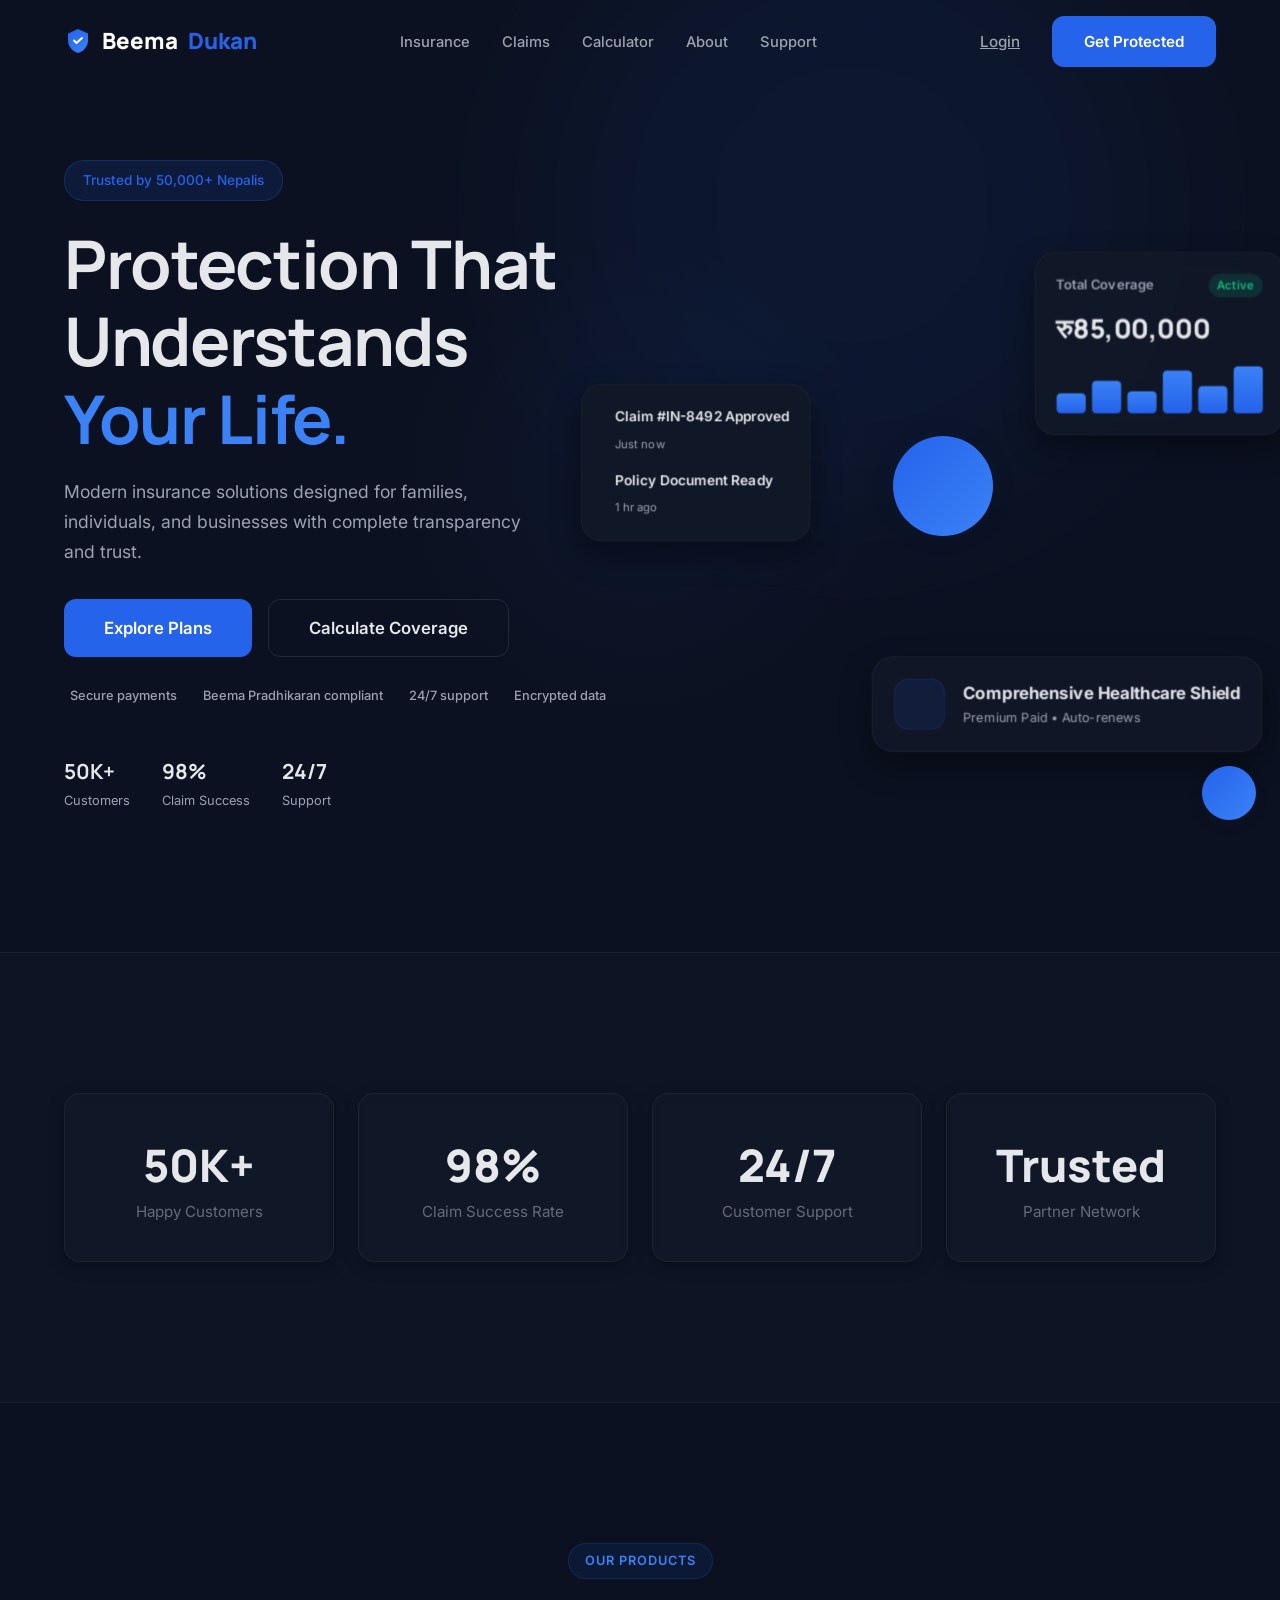
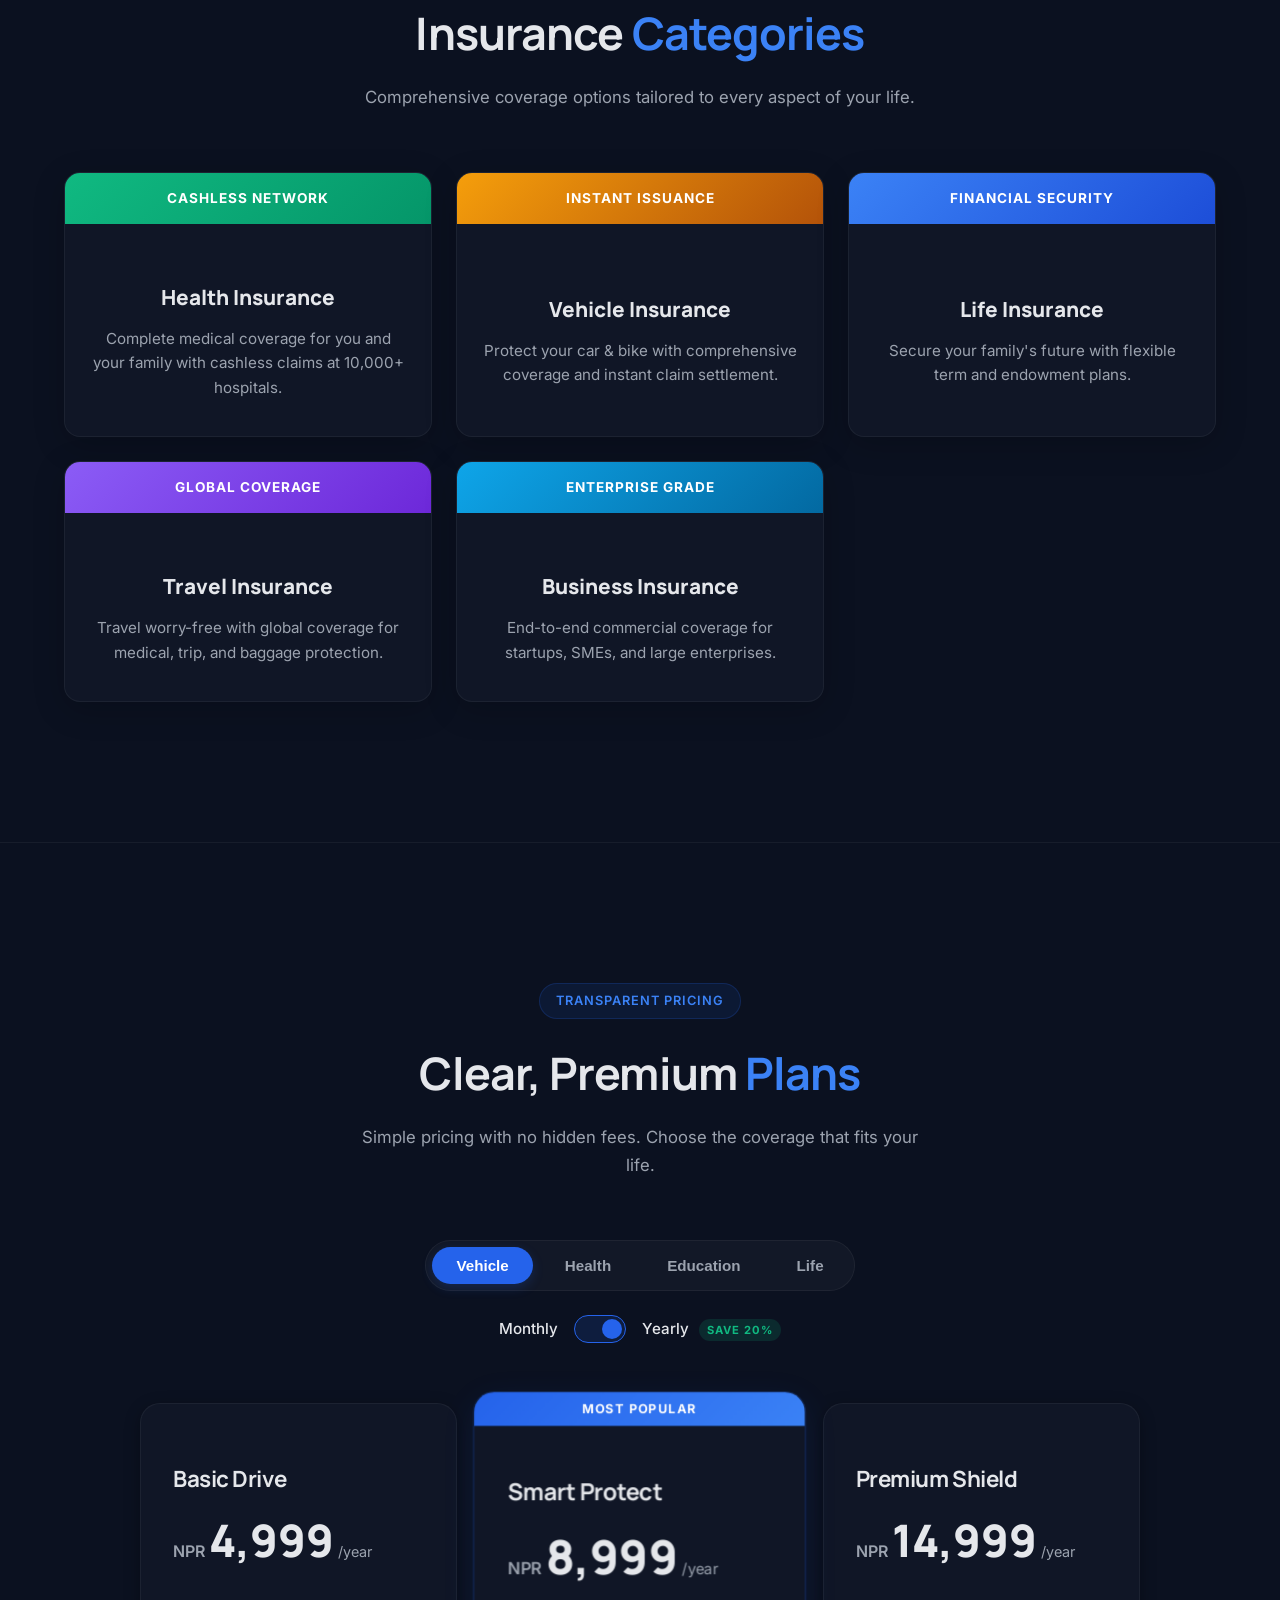
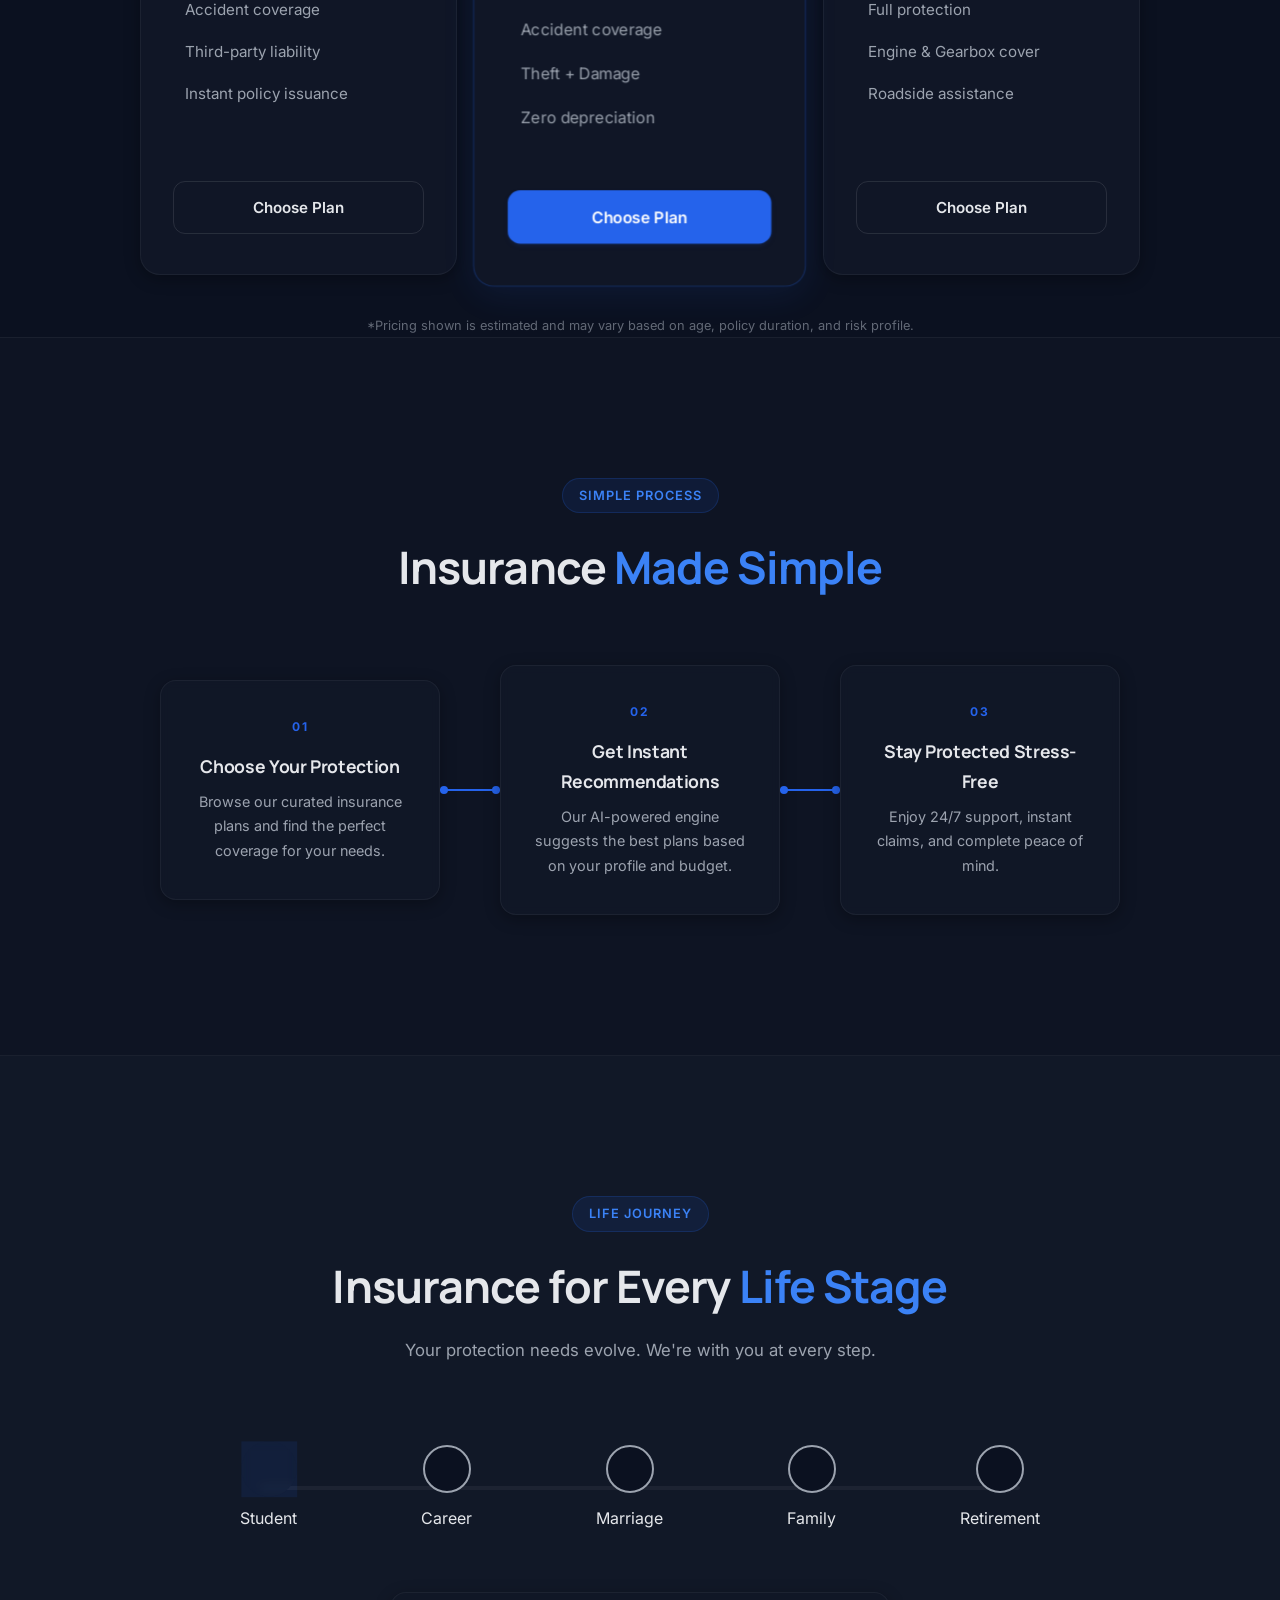
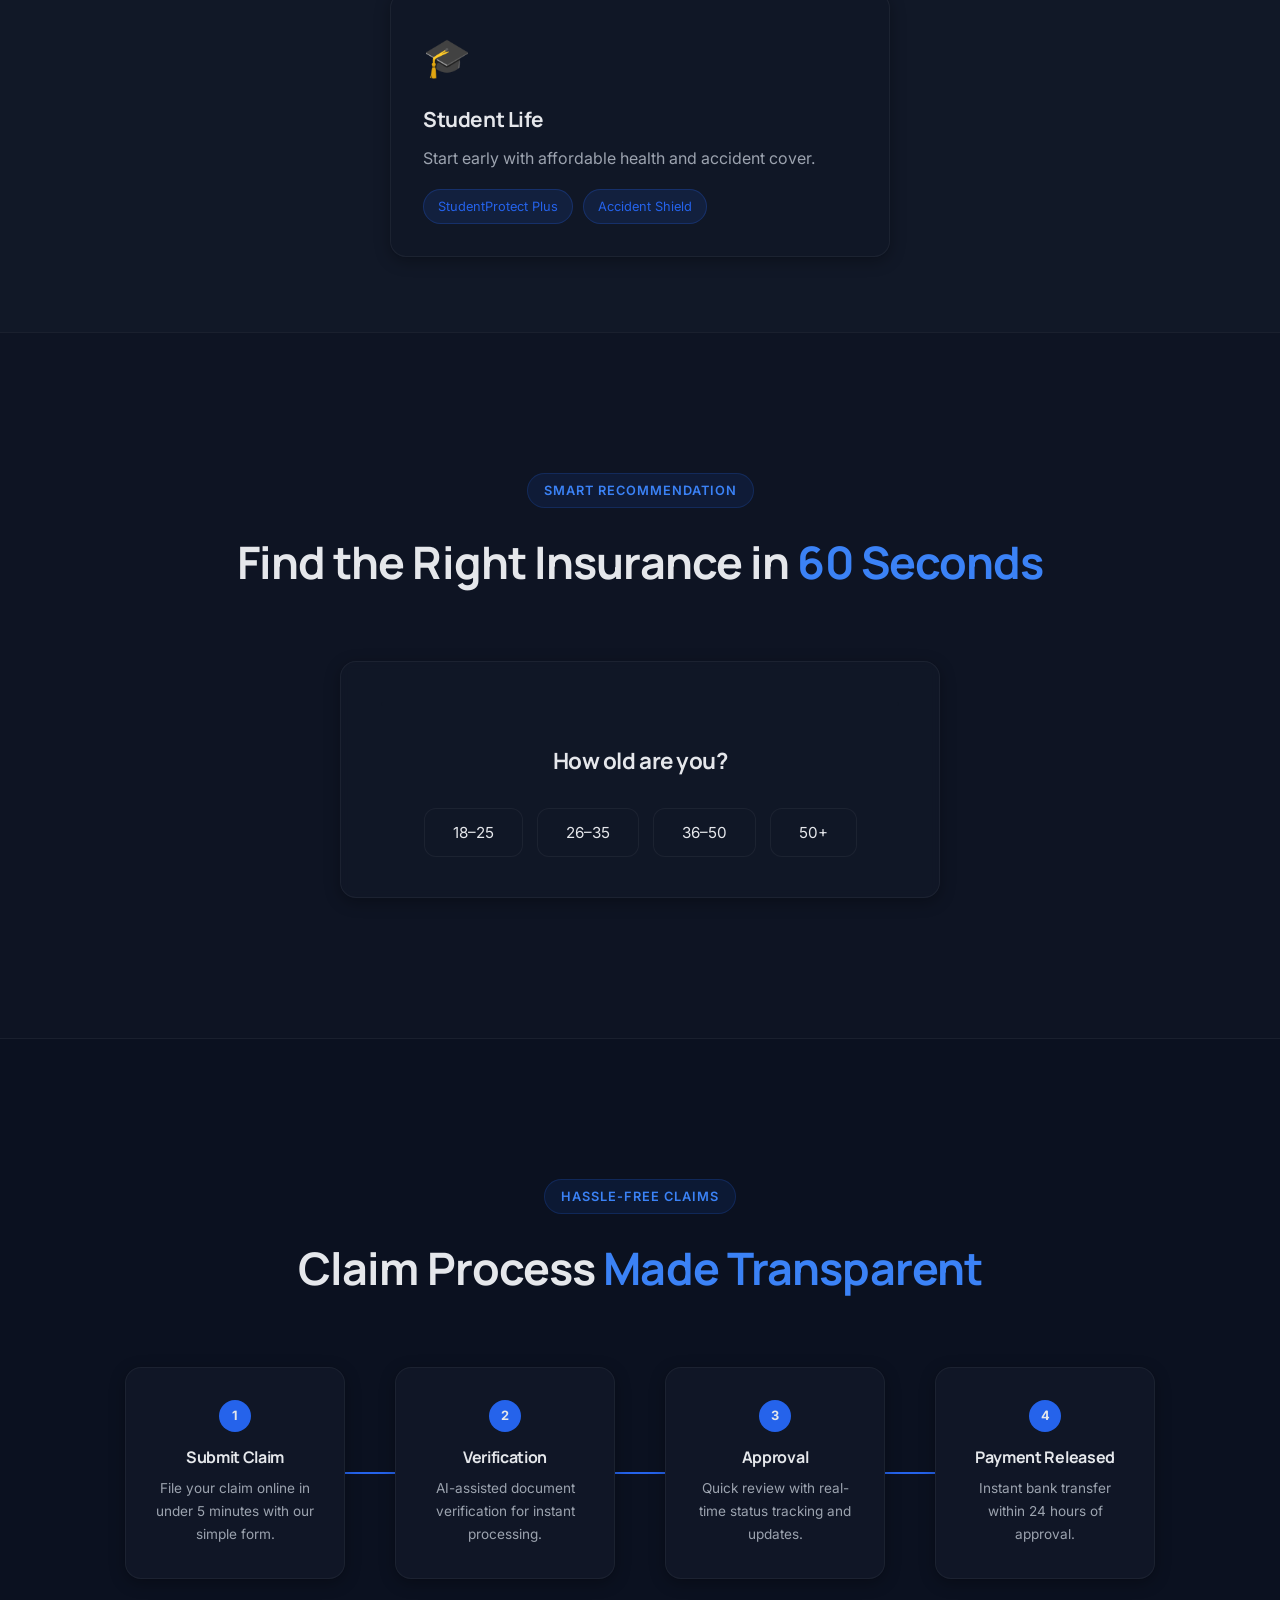
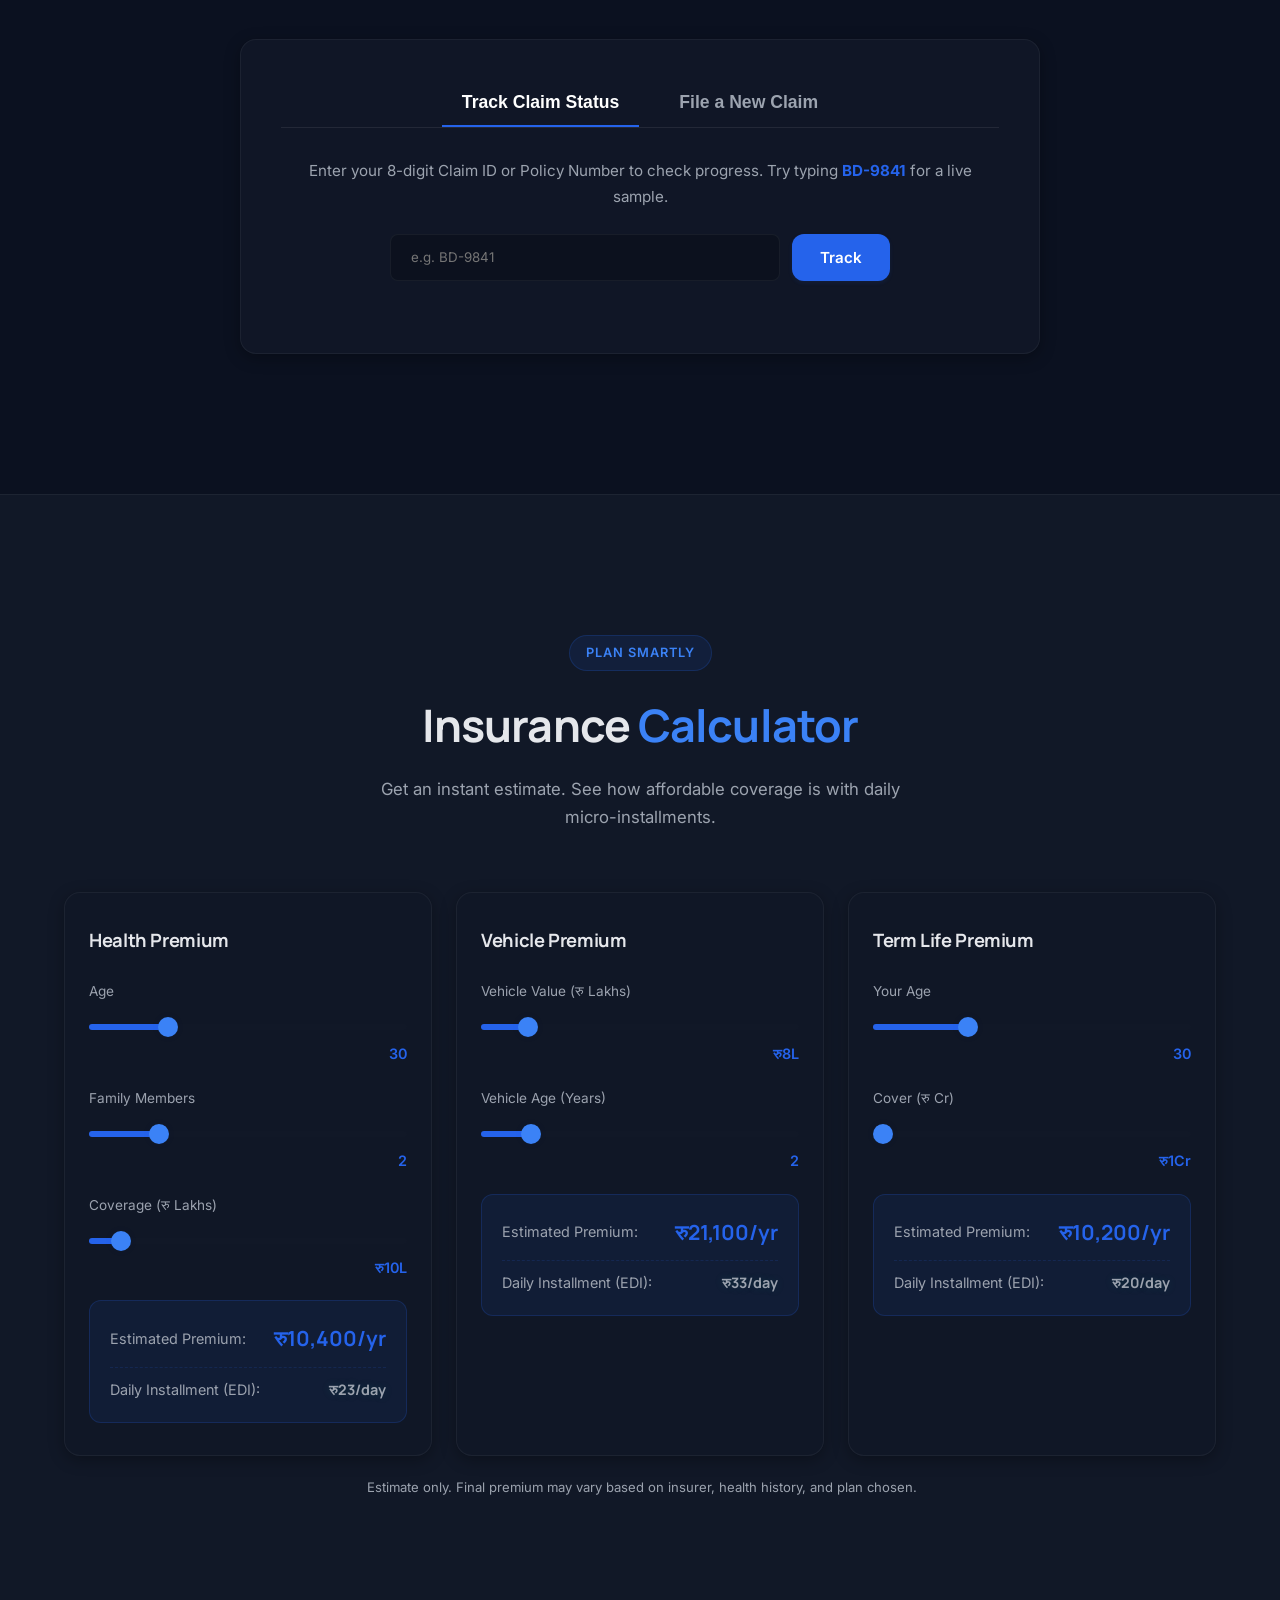
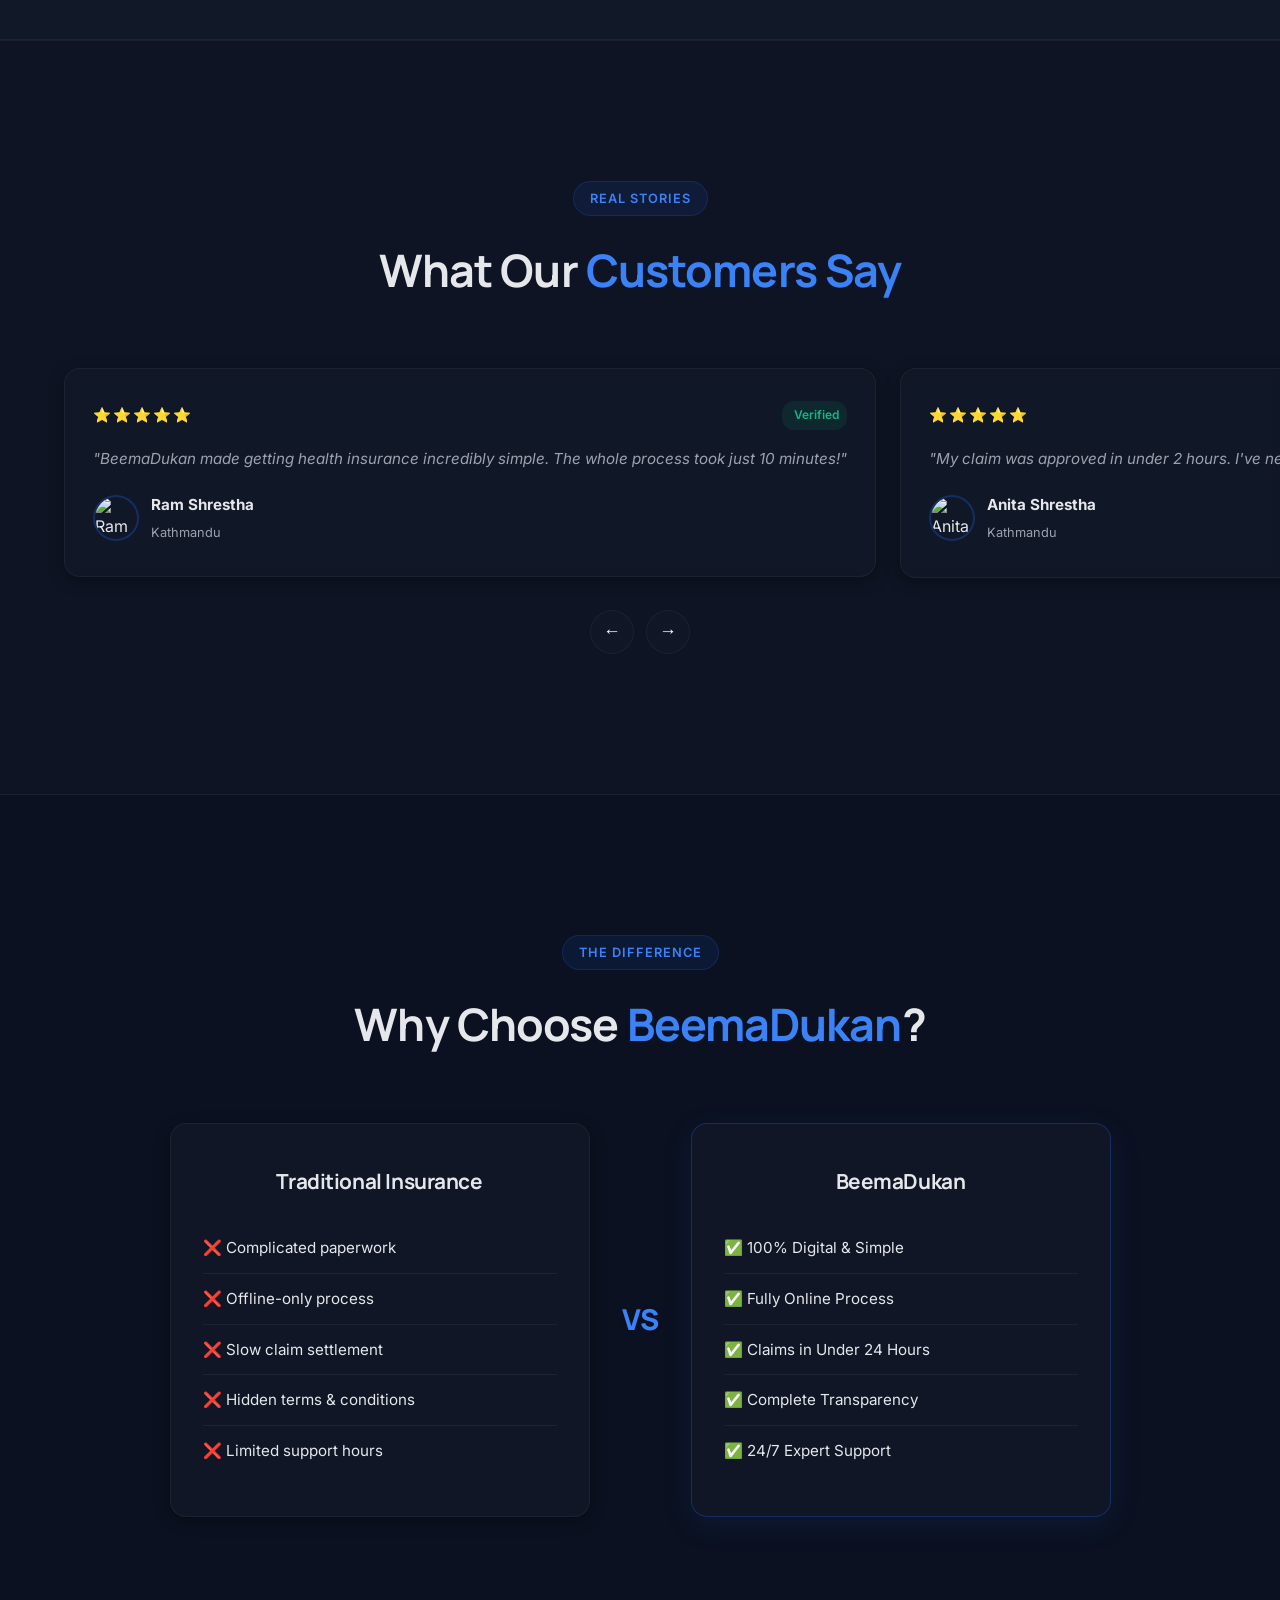
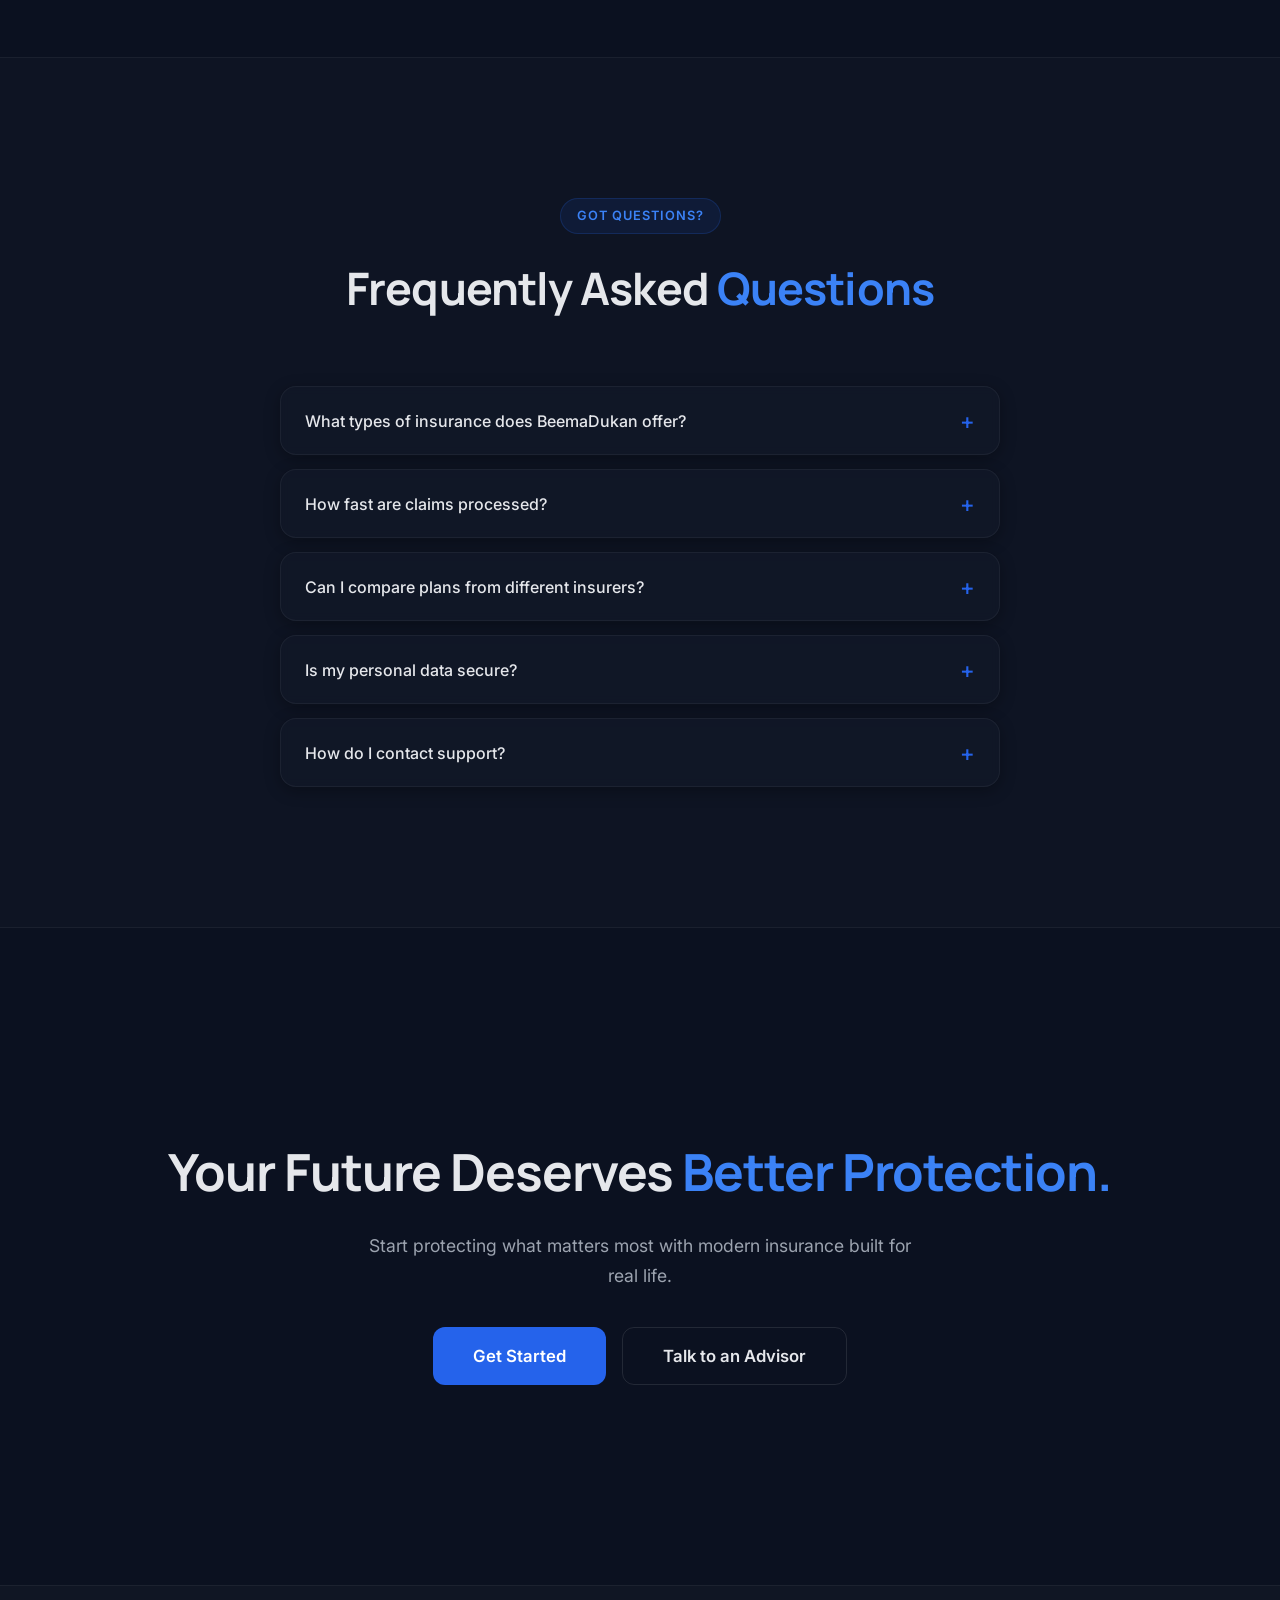
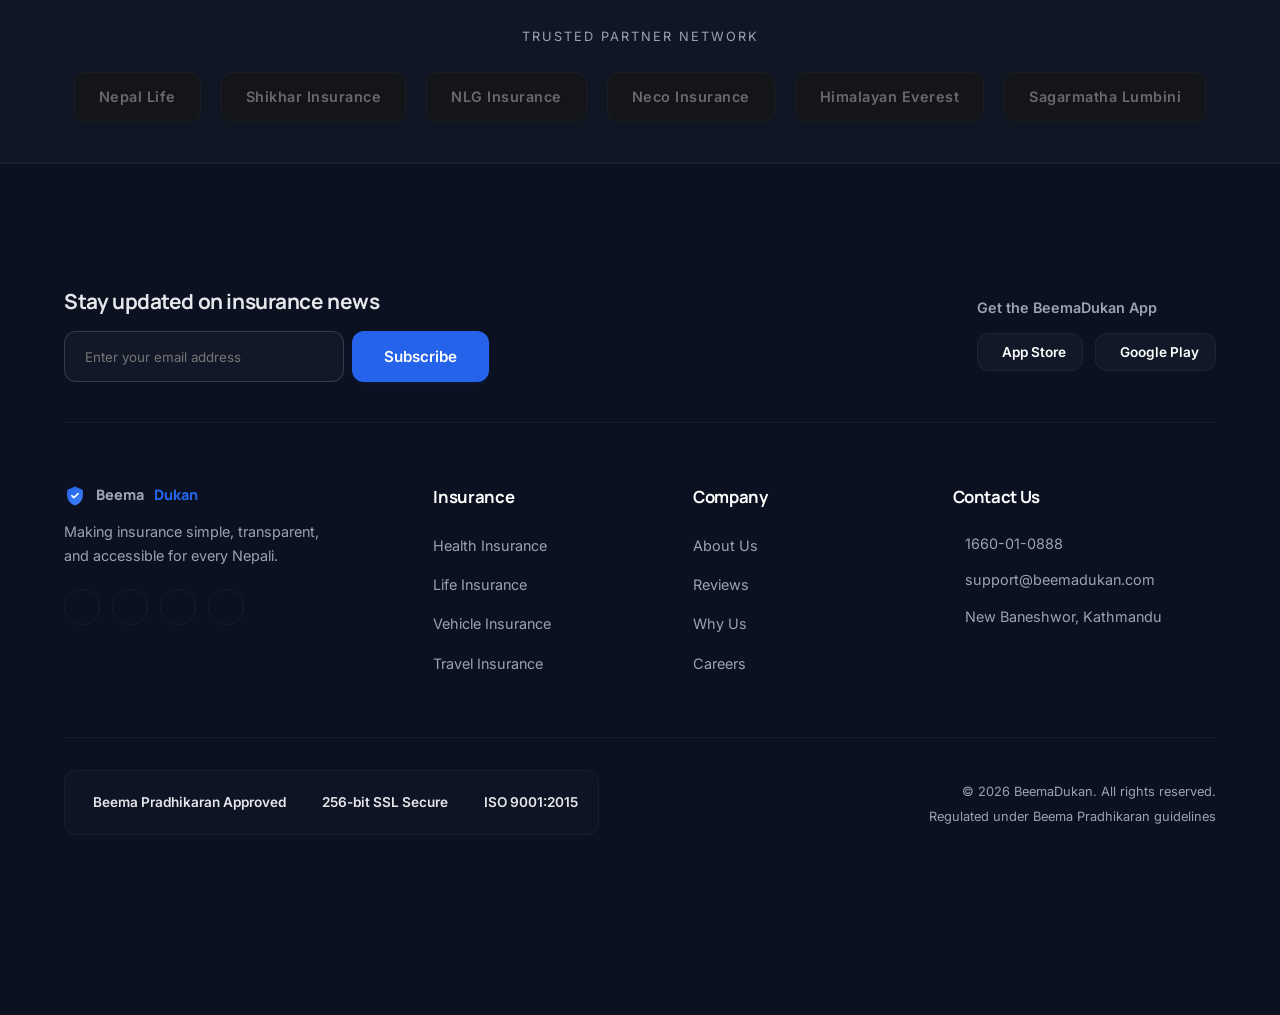
==== index.html @ ef069e5e "BeemaDukan - Complete Insurance Platform for Nepal" ====
<!DOCTYPE html>
<html lang="en">
<head>
  <meta charset="UTF-8">
  <meta name="viewport" content="width=device-width, initial-scale=1.0">
  <title>BeemaDukan — Modern Insurance, Simplified</title>
  <meta name="description" content="Smart, transparent, and modern insurance solutions designed for families, businesses, and individuals. Protection that understands your life.">
  <link rel="preconnect" href="https://fonts.googleapis.com">
  <link rel="preconnect" href="https://fonts.gstatic.com" crossorigin>
  <link href="https://fonts.googleapis.com/css2?family=Inter:wght@300;400;500;600;700&family=Manrope:wght@400;500;600;700;800&display=swap" rel="stylesheet">
  <script src="https://unpkg.com/@phosphor-icons/web"></script>
  <link rel="stylesheet" href="style.css">
</head>
<body>
  <!-- PAGE LOADER -->
  <div id="page-loader">
    <div class="loader-logo">
      <svg width="40" height="40" viewBox="0 0 28 28" fill="none"><path d="M14 2L4 6.5V13.5C4 19.2 8.4 24.6 14 26C19.6 24.6 24 19.2 24 13.5V6.5L14 2Z" fill="#2563EB"/><path d="M10 13.5L12.5 16L18 11" stroke="white" stroke-width="2" stroke-linecap="round" stroke-linejoin="round"/></svg>
    </div>
  </div>

  <!-- TOAST CONTAINER -->
  <div id="toast-container"></div>

  <!-- S1: NAVBAR -->
  <nav class="navbar" id="navbar">
    <div class="nav-container">
      <a href="#hero" class="logo">
        <svg width="28" height="28" viewBox="0 0 28 28" fill="none" xmlns="http://www.w3.org/2000/svg" class="logo-svg">
          <path d="M14 2L4 6.5V13.5C4 19.2 8.4 24.6 14 26C19.6 24.6 24 19.2 24 13.5V6.5L14 2Z" fill="url(#shieldGrad)"/>
          <path d="M10 13.5L12.5 16L18 11" stroke="white" stroke-width="2" stroke-linecap="round" stroke-linejoin="round"/>
          <defs><linearGradient id="shieldGrad" x1="4" y1="2" x2="24" y2="26" gradientUnits="userSpaceOnUse"><stop stop-color="#2563EB"/><stop offset="1" stop-color="#3B82F6"/></linearGradient></defs>
        </svg>
        Beema<span class="logo-accent">Dukan</span>
      </a>
      <ul class="nav-links" id="navLinks">
        <li><a href="#categories">Insurance</a></li>
        <li><a href="#claims">Claims</a></li>
        <li><a href="#calculator">Calculator</a></li>
        <li><a href="about.html">About</a></li>
        <li><a href="contact.html">Support</a></li>
      </ul>
      <div class="nav-actions">
        <a href="login.html" class="btn-ghost">Login</a>
        <button class="btn-primary btn-glow" id="getProtectedBtn">Get Protected</button>
      </div>
      <button class="hamburger" id="hamburger"><span></span><span></span><span></span></button>
    </div>
  </nav>

  <!-- S2: HERO -->
  <section class="hero" id="hero">
    <div class="hero-bg-effects">
      <div class="gradient-orb orb-1"></div>
    </div>
    <div class="hero-container">
      <div class="hero-content">
        <div class="hero-badge"><i class="ph-fill ph-shield-check"></i> Trusted by 50,000+ Nepalis</div>
        <h1 class="hero-title">Protection That Understands <span class="gradient-text">Your Life.</span></h1>
        <p class="hero-sub">Modern insurance solutions designed for families, individuals, and businesses with complete transparency and trust.</p>
        <div class="hero-ctas">
          <button class="btn-primary btn-glow btn-lg" id="heroExplorePlans">Explore Plans</button>
          <button class="btn-outline btn-lg" id="heroCalcBtn">Calculate Coverage</button>
        </div>
        <div class="hero-secure-strip">
          <span><i class="ph-fill ph-lock-key"></i> Secure payments</span>
          <span><i class="ph-fill ph-shield-check"></i> Beema Pradhikaran compliant</span>
          <span><i class="ph-fill ph-headset"></i> 24/7 support</span>
          <span><i class="ph-fill ph-file-text"></i> Encrypted data</span>
        </div>
        <div class="trust-row">
          <div class="trust-item"><strong>50K+</strong><span>Customers</span></div>
          <div class="trust-item"><strong>98%</strong><span>Claim Success</span></div>
          <div class="trust-item"><strong>24/7</strong><span>Support</span></div>
        </div>
      </div>
      <div class="hero-visual">
        <div class="central-shield">
          <div class="shield-core"><i class="ph-fill ph-shield-check"></i></div>
        </div>
        
        <div class="float-widget w-coverage glass-card">
          <div class="w-header">
            <span><i class="ph-fill ph-chart-pie-slice text-blue"></i> Total Coverage</span>
            <span class="w-status">Active</span>
          </div>
          <div class="w-value">रु85,00,000</div>
          <div class="w-chart">
            <div class="bar" style="--h: 40%"></div>
            <div class="bar" style="--h: 65%"></div>
            <div class="bar" style="--h: 45%"></div>
            <div class="bar" style="--h: 85%"></div>
            <div class="bar" style="--h: 55%"></div>
            <div class="bar" style="--h: 95%"></div>
          </div>
        </div>

        <div class="float-widget w-policy glass-card">
          <div class="w-icon-box"><i class="ph-fill ph-heartbeat"></i></div>
          <div class="w-info">
            <div class="w-label">Comprehensive Healthcare Shield</div>
            <div class="w-sub">Premium Paid • Auto-renews</div>
          </div>
        </div>

        <div class="float-widget w-activity glass-card">
          <div class="activity-row">
            <i class="ph-fill ph-check-circle text-green"></i>
            <div><p>Claim #IN-8492 Approved</p><span>Just now</span></div>
          </div>
          <div class="activity-row">
            <i class="ph-fill ph-file-text text-blue"></i>
            <div><p>Policy Document Ready</p><span>1 hr ago</span></div>
          </div>
        </div>
      </div>
      <!-- Mobile/Tablet Hero Visual -->
      <div class="hero-visual-mobile">
        <div class="hvm-grid">
          <div class="hvm-card hvm-wide glass-card">
            <div class="hvm-shield"><i class="ph-fill ph-shield-check"></i></div>
            <div><div class="hvm-label">Active Policy</div><div class="hvm-value">Comprehensive Healthcare</div></div>
          </div>
          <div class="hvm-card glass-card"><div class="hvm-icon text-green"><i class="ph-fill ph-check-circle"></i></div><div class="hvm-label">Last Claim</div><div class="hvm-value">#IN-8492</div></div>
          <div class="hvm-card glass-card"><div class="hvm-icon text-blue"><i class="ph-fill ph-chart-pie-slice"></i></div><div class="hvm-label">Coverage</div><div class="hvm-value">रु85,00,000</div></div>
        </div>
      </div>
    </div>
  </section>

  <!-- S3: TRUSTED STATS -->
  <section class="stats-section" id="stats">
    <div class="container">
      <div class="stats-grid">
        <div class="stat-card glass-card" data-anim="fade-up"><i class="ph-fill ph-users stat-fa"></i><div class="stat-number" data-count="50000">0</div><div class="stat-label">Happy Customers</div></div>
        <div class="stat-card glass-card" data-anim="fade-up"><i class="ph-fill ph-check-circle stat-fa"></i><div class="stat-number" data-count="98" data-suffix="%">0</div><div class="stat-label">Claim Success Rate</div></div>
        <div class="stat-card glass-card" data-anim="fade-up"><i class="ph-fill ph-headset stat-fa"></i><div class="stat-number-text">24/7</div><div class="stat-label">Customer Support</div></div>
        <div class="stat-card glass-card" data-anim="fade-up"><i class="ph-fill ph-handshake stat-fa"></i><div class="stat-number-text">Trusted</div><div class="stat-label">Partner Network</div></div>
      </div>
    </div>
  </section>

  <!-- S4: INSURANCE CATEGORIES -->
  <section class="categories" id="categories">
    <div class="container">
      <div class="section-header"><span class="section-tag">Our Products</span><h2>Insurance <span class="gradient-text">Categories</span></h2><p>Comprehensive coverage options tailored to every aspect of your life.</p></div>
      <div class="policy-grid" data-anim="fade-up">
        <div class="policy-card" onclick="window.location.href='health-insurance.html'" title="View Health Insurance Details">
          <div class="pc-header" style="background: linear-gradient(135deg, #10B981, #059669);">Cashless Network</div>
          <div class="pc-body">
            <div class="pc-icon" style="color: #10B981;"><i class="ph-fill ph-heartbeat"></i></div>
            <div class="pc-title">Health Insurance <i class="ph-fill ph-arrow-up-right" style="font-size:1rem; opacity:0.5;"></i></div>
            <p>Complete medical coverage for you and your family with cashless claims at 10,000+ hospitals.</p>
          </div>
        </div>
        <div class="policy-card" onclick="window.location.href='vehicle-insurance.html'" title="View Vehicle Insurance Details">
          <div class="pc-header" style="background: linear-gradient(135deg, #F59E0B, #B45309);">Instant Issuance</div>
          <div class="pc-body">
            <div class="pc-icon" style="color: #F59E0B;"><i class="ph-fill ph-car-profile"></i></div>
            <div class="pc-title">Vehicle Insurance <i class="ph-fill ph-arrow-up-right" style="font-size:1rem; opacity:0.5;"></i></div>
            <p>Protect your car & bike with comprehensive coverage and instant claim settlement.</p>
          </div>
        </div>
        <div class="policy-card" onclick="window.location.href='life-insurance.html'" title="View Life Insurance Details">
          <div class="pc-header" style="background: linear-gradient(135deg, #3B82F6, #1D4ED8);">Financial Security</div>
          <div class="pc-body">
            <div class="pc-icon" style="color: #3B82F6;"><i class="ph-fill ph-shield-heart"></i></div>
            <div class="pc-title">Life Insurance <i class="ph-fill ph-arrow-up-right" style="font-size:1rem; opacity:0.5;"></i></div>
            <p>Secure your family's future with flexible term and endowment plans.</p>
          </div>
        </div>
        <div class="policy-card" onclick="window.location.href='travel-insurance.html'" title="View Travel Insurance Details">
          <div class="pc-header" style="background: linear-gradient(135deg, #8B5CF6, #6D28D9);">Global Coverage</div>
          <div class="pc-body">
            <div class="pc-icon" style="color: #8B5CF6;"><i class="ph-fill ph-airplane-tilt"></i></div>
            <div class="pc-title">Travel Insurance <i class="ph-fill ph-arrow-up-right" style="font-size:1rem; opacity:0.5;"></i></div>
            <p>Travel worry-free with global coverage for medical, trip, and baggage protection.</p>
          </div>
        </div>
        <div class="policy-card" onclick="window.location.href='business-insurance.html'" title="View Business Insurance Details">
          <div class="pc-header" style="background: linear-gradient(135deg, #0EA5E9, #0369A1);">Enterprise Grade</div>
          <div class="pc-body">
            <div class="pc-icon" style="color: #0EA5E9;"><i class="ph-fill ph-buildings"></i></div>
            <div class="pc-title">Business Insurance <i class="ph-fill ph-arrow-up-right" style="font-size:1rem; opacity:0.5;"></i></div>
            <p>End-to-end commercial coverage for startups, SMEs, and large enterprises.</p>
          </div>
        </div>
      </div>
    </div>
  </section>

  <!-- S5: INSURANCE PLANS & PRICING -->
  <section class="pricing-section" id="pricing">
    <div class="container">
      <div class="section-header" data-anim="fade-up">
        <span class="section-tag">Transparent Pricing</span>
        <h2>Clear, Premium <span class="gradient-text">Plans</span></h2>
        <p>Simple pricing with no hidden fees. Choose the coverage that fits your life.</p>
      </div>

      <div class="pricing-controls" data-anim="fade-up">
        <div class="pricing-tabs">
          <button class="ptab active" data-target="price-vehicle">Vehicle</button>
          <button class="ptab" data-target="price-health">Health</button>
          <button class="ptab" data-target="price-education">Education</button>
          <button class="ptab" data-target="price-life">Life</button>
        </div>
        <div class="billing-toggle">
          <span class="bill-label">Monthly</span>
          <label class="switch">
            <input type="checkbox" id="billingSwitch" checked>
            <span class="slider"></span>
          </label>
          <span class="bill-label">Yearly <span class="badge-save">Save 20%</span></span>
        </div>
      </div>

      <!-- VEHICLE PLANS -->
      <div class="pricing-grid active" id="price-vehicle">
        <div class="price-card glass-card">
          <div class="pc-top">
            <i class="ph-fill ph-car-profile"></i>
            <h3>Basic Drive</h3>
          </div>
          <div class="pc-price">
            <span class="currency">NPR</span>
            <span class="amount" data-monthly="499" data-yearly="4999">4,999</span>
            <span class="period">/year</span>
          </div>
          <ul class="pc-features">
            <li><i class="ph-fill ph-check-circle"></i> Accident coverage</li>
            <li><i class="ph-fill ph-check-circle"></i> Third-party liability</li>
            <li><i class="ph-fill ph-check-circle"></i> Instant policy issuance</li>
          </ul>
          <button class="btn-outline w-100">Choose Plan</button>
        </div>
        <div class="price-card glass-card popular">
          <div class="popular-badge">Most Popular</div>
          <div class="pc-top">
            <i class="ph-fill ph-shield-check"></i>
            <h3>Smart Protect</h3>
          </div>
          <div class="pc-price">
            <span class="currency">NPR</span>
            <span class="amount" data-monthly="899" data-yearly="8999">8,999</span>
            <span class="period">/year</span>
          </div>
          <ul class="pc-features">
            <li><i class="ph-fill ph-check-circle"></i> Accident coverage</li>
            <li><i class="ph-fill ph-check-circle"></i> Theft + Damage</li>
            <li><i class="ph-fill ph-check-circle"></i> Zero depreciation</li>
          </ul>
          <button class="btn-primary w-100">Choose Plan</button>
        </div>
        <div class="price-card glass-card">
          <div class="pc-top">
            <i class="ph-fill ph-star"></i>
            <h3>Premium Shield</h3>
          </div>
          <div class="pc-price">
            <span class="currency">NPR</span>
            <span class="amount" data-monthly="1499" data-yearly="14999">14,999</span>
            <span class="period">/year</span>
          </div>
          <ul class="pc-features">
            <li><i class="ph-fill ph-check-circle"></i> Full protection</li>
            <li><i class="ph-fill ph-check-circle"></i> Engine & Gearbox cover</li>
            <li><i class="ph-fill ph-check-circle"></i> Roadside assistance</li>
          </ul>
          <button class="btn-outline w-100">Choose Plan</button>
        </div>
      </div>

      <!-- HEALTH PLANS -->
      <div class="pricing-grid" id="price-health">
        <div class="price-card glass-card">
          <div class="pc-top"><i class="ph-fill ph-heartbeat"></i><h3>Health Basic</h3></div>
          <div class="pc-price"><span class="currency">NPR</span><span class="amount" data-monthly="2500" data-yearly="25000">25,000</span><span class="period">/year</span></div>
          <ul class="pc-features">
            <li><i class="ph-fill ph-check-circle"></i> Individual coverage</li>
            <li><i class="ph-fill ph-check-circle"></i> रु5L Sum Insured</li>
            <li><i class="ph-fill ph-check-circle"></i> Cashless at 500+ hospitals</li>
          </ul>
          <button class="btn-outline w-100">Choose Plan</button>
        </div>
        <div class="price-card glass-card popular">
          <div class="popular-badge">Most Popular</div>
          <div class="pc-top"><i class="ph-fill ph-users"></i><h3>Family Care</h3></div>
          <div class="pc-price"><span class="currency">NPR</span><span class="amount" data-monthly="6500" data-yearly="65000">65,000</span><span class="period">/year</span></div>
          <ul class="pc-features">
            <li><i class="ph-fill ph-check-circle"></i> Family protection (2A+2C)</li>
            <li><i class="ph-fill ph-check-circle"></i> रु15L Sum Insured</li>
            <li><i class="ph-fill ph-check-circle"></i> Free annual checkups</li>
          </ul>
          <button class="btn-primary w-100">Choose Plan</button>
        </div>
        <div class="price-card glass-card">
          <div class="pc-top"><i class="ph-fill ph-crown"></i><h3>Elite Health</h3></div>
          <div class="pc-price"><span class="currency">NPR</span><span class="amount" data-monthly="12000" data-yearly="120000">120,000</span><span class="period">/year</span></div>
          <ul class="pc-features">
            <li><i class="ph-fill ph-check-circle"></i> Premium hospital support</li>
            <li><i class="ph-fill ph-check-circle"></i> Global coverage</li>
            <li><i class="ph-fill ph-check-circle"></i> No room rent capping</li>
          </ul>
          <button class="btn-outline w-100">Choose Plan</button>
        </div>
      </div>

      <!-- EDUCATION PLANS -->
      <div class="pricing-grid" id="price-education">
        <div class="price-card glass-card">
          <div class="pc-top"><i class="ph-fill ph-graduation-cap"></i><h3>Future Scholar</h3></div>
          <div class="pc-price"><span class="currency">NPR</span><span class="amount" data-monthly="3000" data-yearly="30000">30,000</span><span class="period">/year</span></div>
          <ul class="pc-features">
            <li><i class="ph-fill ph-check-circle"></i> Child education savings</li>
            <li><i class="ph-fill ph-check-circle"></i> Guaranteed returns</li>
            <li><i class="ph-fill ph-check-circle"></i> Premium waiver on death</li>
          </ul>
          <button class="btn-outline w-100">Choose Plan</button>
        </div>
        <div class="price-card glass-card popular">
          <div class="popular-badge">Recommended</div>
          <div class="pc-top"><i class="ph-fill ph-book-open"></i><h3>Smart Education</h3></div>
          <div class="pc-price"><span class="currency">NPR</span><span class="amount" data-monthly="5500" data-yearly="55000">55,000</span><span class="period">/year</span></div>
          <ul class="pc-features">
            <li><i class="ph-fill ph-check-circle"></i> Long-term support</li>
            <li><i class="ph-fill ph-check-circle"></i> Higher education fund</li>
            <li><i class="ph-fill ph-check-circle"></i> Milestone payouts</li>
          </ul>
          <button class="btn-primary w-100">Choose Plan</button>
        </div>
        <div class="price-card glass-card" style="visibility:hidden"></div>
      </div>

      <!-- LIFE PLANS -->
      <div class="pricing-grid" id="price-life">
        <div class="price-card glass-card">
          <div class="pc-top"><i class="ph-fill ph-shield-heart"></i><h3>SecureLife</h3></div>
          <div class="pc-price"><span class="currency">NPR</span><span class="amount" data-monthly="4000" data-yearly="40000">40,000</span><span class="period">/year</span></div>
          <ul class="pc-features">
            <li><i class="ph-fill ph-check-circle"></i> Family financial support</li>
            <li><i class="ph-fill ph-check-circle"></i> रु1Cr Term Cover</li>
            <li><i class="ph-fill ph-check-circle"></i> Terminal illness benefit</li>
          </ul>
          <button class="btn-outline w-100">Choose Plan</button>
        </div>
        <div class="price-card glass-card popular">
          <div class="popular-badge">Most Popular</div>
          <div class="pc-top"><i class="ph-fill ph-heartbeat"></i><h3>LifeGuard Plus</h3></div>
          <div class="pc-price"><span class="currency">NPR</span><span class="amount" data-monthly="8000" data-yearly="80000">80,000</span><span class="period">/year</span></div>
          <ul class="pc-features">
            <li><i class="ph-fill ph-check-circle"></i> Long-term protection</li>
            <li><i class="ph-fill ph-check-circle"></i> Return of premium</li>
            <li><i class="ph-fill ph-check-circle"></i> Accidental rider included</li>
          </ul>
          <button class="btn-primary w-100">Choose Plan</button>
        </div>
        <div class="price-card glass-card" style="visibility:hidden"></div>
      </div>

      <div class="pricing-disclaimer">*Pricing shown is estimated and may vary based on age, policy duration, and risk profile.</div>
    </div>

  <!-- S5: HOW IT WORKS -->
  <section class="how-it-works" id="about">
    <div class="container">
      <div class="section-header"><span class="section-tag">Simple Process</span><h2>Insurance <span class="gradient-text">Made Simple</span></h2></div>
      <div class="steps-timeline">
        <div class="step glass-card" data-anim="fade-up"><div class="step-num">01</div><div class="step-icon"><i class="ph-fill ph-target"></i></div><h3>Choose Your Protection</h3><p>Browse our curated insurance plans and find the perfect coverage for your needs.</p></div>
        <div class="timeline-line"><div class="timeline-progress"></div></div>
        <div class="step glass-card" data-anim="fade-up"><div class="step-num">02</div><div class="step-icon"><i class="ph-fill ph-lightning"></i></div><h3>Get Instant Recommendations</h3><p>Our AI-powered engine suggests the best plans based on your profile and budget.</p></div>
        <div class="timeline-line"><div class="timeline-progress"></div></div>
        <div class="step glass-card" data-anim="fade-up"><div class="step-num">03</div><div class="step-icon"><i class="ph-fill ph-shield-check"></i></div><h3>Stay Protected Stress-Free</h3><p>Enjoy 24/7 support, instant claims, and complete peace of mind.</p></div>
      </div>
    </div>
  </section>

  <!-- S6: LIFE JOURNEY -->
  <section class="life-journey" id="journey">
    <div class="container">
      <div class="section-header"><span class="section-tag">Life Journey</span><h2>Insurance for Every <span class="gradient-text">Life Stage</span></h2><p>Your protection needs evolve. We're with you at every step.</p></div>
      <div class="journey-track">
        <div class="journey-track-bg"></div>
        <div class="journey-track-fill" id="journeyFill" style="width: 0%;"></div>
        <div class="journey-stage active" data-stage="student"><div class="stage-dot"><i class="ph-fill ph-graduation-cap"></i></div><div class="stage-label">Student</div></div>
        <div class="journey-stage" data-stage="career"><div class="stage-dot"><i class="ph-fill ph-briefcase"></i></div><div class="stage-label">Career</div></div>
        <div class="journey-stage" data-stage="marriage"><div class="stage-dot"><i class="ph-fill ph-diamond"></i></div><div class="stage-label">Marriage</div></div>
        <div class="journey-stage" data-stage="family"><div class="stage-dot"><i class="ph-fill ph-house-line"></i></div><div class="stage-label">Family</div></div>
        <div class="journey-stage" data-stage="retirement"><div class="stage-dot"><i class="ph-fill ph-umbrella"></i></div><div class="stage-label">Retirement</div></div>
      </div>
      <div class="journey-cards">
        <div class="journey-card glass-card active" data-stage="student"><div class="jc-icon">🎓</div><h3>Student Life</h3><p>Start early with affordable health and accident cover.</p><div class="jc-plans"><span>StudentProtect Plus</span><span>Accident Shield</span></div></div>
        <div class="journey-card glass-card" data-stage="career"><div class="jc-icon">💼</div><h3>Career Start</h3><p>Build financial security with term life and health insurance.</p><div class="jc-plans"><span>SecureLife Plus</span><span>Health Shield Pro</span><span>SmartDrive Protect</span></div></div>
        <div class="journey-card glass-card" data-stage="marriage"><div class="jc-icon">💍</div><h3>Marriage</h3><p>Protect your partner with joint health and life plans.</p><div class="jc-plans"><span>Family Shield Care</span><span>Joint SecureLife</span></div></div>
        <div class="journey-card glass-card" data-stage="family"><div class="jc-icon">👨‍👩‍👧‍👦</div><h3>Growing Family</h3><p>Complete coverage for your children's future and family health.</p><div class="jc-plans"><span>FutureGuard Plan</span><span>Family Shield Care</span><span>HomeSafe Protect</span></div></div>
        <div class="journey-card glass-card" data-stage="retirement"><div class="jc-icon">🌅</div><h3>Retirement</h3><p>Enjoy peace of mind with senior health and pension plans.</p><div class="jc-plans"><span>SeniorHealth Premium</span><span>FutureGuard Pension</span><span>Critical Care Plus</span></div></div>
      </div>
    </div>
  </section>

  <!-- S7: QUIZ -->
  <section class="quiz-section" id="quiz">
    <div class="container">
      <div class="section-header"><span class="section-tag">Smart Recommendation</span><h2>Find the Right Insurance in <span class="gradient-text">60 Seconds</span></h2></div>
      <div class="quiz-container glass-card">
        <div class="quiz-progress"><div class="quiz-progress-bar" id="quizProgress"></div></div>
        <div class="quiz-step active" data-step="1">
          <h3>How old are you?</h3>
          <div class="quiz-options">
            <button class="quiz-opt" data-value="18-25">18–25</button>
            <button class="quiz-opt" data-value="26-35">26–35</button>
            <button class="quiz-opt" data-value="36-50">36–50</button>
            <button class="quiz-opt" data-value="50+">50+</button>
          </div>
        </div>
        <div class="quiz-step" data-step="2">
          <h3>What's your family status?</h3>
          <div class="quiz-options">
            <button class="quiz-opt" data-value="single">Single</button>
            <button class="quiz-opt" data-value="married">Married</button>
            <button class="quiz-opt" data-value="married-kids">Married with Kids</button>
          </div>
        </div>
        <div class="quiz-step" data-step="3">
          <h3>Do you own a vehicle?</h3>
          <div class="quiz-options">
            <button class="quiz-opt" data-value="car">Car</button>
            <button class="quiz-opt" data-value="bike">Bike</button>
            <button class="quiz-opt" data-value="both">Both</button>
            <button class="quiz-opt" data-value="none">None</button>
          </div>
        </div>
        <div class="quiz-step" data-step="4">
          <h3>How often do you travel?</h3>
          <div class="quiz-options">
            <button class="quiz-opt" data-value="rarely">Rarely</button>
            <button class="quiz-opt" data-value="sometimes">Sometimes</button>
            <button class="quiz-opt" data-value="frequently">Frequently</button>
          </div>
        </div>
        <div class="quiz-result" id="quizResult">
          <h3>Your Recommended Plans</h3>
          <div class="result-plans" id="resultPlans"></div>
          <button class="btn-primary btn-glow" onclick="resetQuiz()">Retake Quiz</button>
        </div>
      </div>
    </div>
  </section>

  <!-- S8: CLAIM PROCESS -->
  <section class="claim-section" id="claims">
    <div class="container">
      <div class="section-header"><span class="section-tag">Hassle-Free Claims</span><h2>Claim Process <span class="gradient-text">Made Transparent</span></h2></div>
      <div class="claim-steps">
        <div class="claim-step glass-card" data-anim="fade-up"><div class="cs-num">1</div><div class="cs-icon"><i class="ph-fill ph-file-text"></i></div><h3>Submit Claim</h3><p>File your claim online in under 5 minutes with our simple form.</p></div>
        <div class="claim-connector"><div class="connector-line"></div></div>
        <div class="claim-step glass-card" data-anim="fade-up"><div class="cs-num">2</div><div class="cs-icon"><i class="ph-fill ph-magnifying-glass"></i></div><h3>Verification</h3><p>AI-assisted document verification for instant processing.</p></div>
        <div class="claim-connector"><div class="connector-line"></div></div>
        <div class="claim-step glass-card" data-anim="fade-up"><div class="cs-num">3</div><div class="cs-icon"><i class="ph-fill ph-checks"></i></div><h3>Approval</h3><p>Quick review with real-time status tracking and updates.</p></div>
        <div class="claim-connector"><div class="connector-line"></div></div>
        <div class="claim-step glass-card" data-anim="fade-up"><div class="cs-num">4</div><div class="cs-icon"><i class="ph-fill ph-money"></i></div><h3>Payment Released</h3><p>Instant bank transfer within 24 hours of approval.</p></div>
      </div>

      <!-- LIVE CLAIM WIDGET -->
      <div class="claim-widget-wrapper glass-card" style="margin-top: 60px; max-width: 800px; margin-left: auto; margin-right: auto; padding: 40px;" data-anim="fade-up">
        <div class="claim-widget-tabs" style="display: flex; gap: 20px; border-bottom: 1px solid rgba(255,255,255,0.08); margin-bottom: 30px; justify-content: center;">
          <button class="claim-tab-btn active" data-tab="track-tab" style="background: none; border: none; color: #fff; font-size: 1.1rem; font-weight: 600; padding: 12px 20px; cursor: pointer; border-bottom: 2px solid var(--primary); transition: all 0.3s;">Track Claim Status</button>
          <button class="claim-tab-btn" data-tab="file-tab" style="background: none; border: none; color: var(--text-dim); font-size: 1.1rem; font-weight: 600; padding: 12px 20px; cursor: pointer; border-bottom: 2px solid transparent; transition: all 0.3s;">File a New Claim</button>
        </div>

        <!-- TRACK CLAIM STATUS PANEL -->
        <div class="claim-panel active" id="track-tab">
          <p style="color: var(--text-dim); margin-bottom: 24px; font-size: 0.95rem; text-align: center;">Enter your 8-digit Claim ID or Policy Number to check progress. Try typing <strong style="color: var(--primary);">BD-9841</strong> for a live sample.</p>
          <div style="display: flex; gap: 12px; margin-bottom: 32px; max-width: 500px; margin-left: auto; margin-right: auto;">
            <input type="text" id="trackInput" placeholder="e.g. BD-9841" style="flex: 1; padding: 14px 20px; border-radius: 8px; border: 1px solid var(--glass-border); background: rgba(0,0,0,0.2); color: #fff; outline: none; font-family: 'Inter', sans-serif;">
            <button class="btn-primary" id="trackSubmitBtn" style="padding: 14px 28px;">Track</button>
          </div>
          
          <div id="trackResult" style="display: none; max-width: 450px; margin: 0 auto; background: rgba(255,255,255,0.02); padding: 30px; border-radius: 12px; border: 1px solid var(--glass-border);">
            <h4 style="font-size: 1.1rem; margin-bottom: 24px; font-family: 'Manrope', sans-serif; color: #fff;" id="trackTitle">Claim Status: Under Review</h4>
            <div class="claim-timeline" style="display: flex; flex-direction: column; gap: 24px; position: relative; padding-left: 30px; text-align: left;">
              <div class="timeline-line" style="position: absolute; left: 9px; top: 10px; bottom: 10px; width: 2px; background: rgba(255,255,255,0.08);"></div>
              
              <div class="timeline-step" id="step-registered" style="display: flex; gap: 16px; position: relative;">
                <div class="timeline-dot" style="position: absolute; left: -25px; top: 4px; width: 10px; height: 10px; border-radius: 50%; background: #10B981; box-shadow: 0 0 10px rgba(16,185,129,0.5);"></div>
                <div>
                  <h5 style="margin: 0 0 4px; font-size: 0.95rem; color: #fff;">Claim Registered</h5>
                  <p style="margin: 0; font-size: 0.85rem; color: var(--text-dim);" id="time-registered">May 18, 2026 - 10:30 AM</p>
                </div>
              </div>

              <div class="timeline-step" id="step-review" style="display: flex; gap: 16px; position: relative;">
                <div class="timeline-dot" id="dot-review" style="position: absolute; left: -25px; top: 4px; width: 10px; height: 10px; border-radius: 50%; background: rgba(255,255,255,0.2);"></div>
                <div>
                  <h5 style="margin: 0 0 4px; font-size: 0.95rem; color: var(--text-dim);" id="title-review">Document Verification</h5>
                  <p style="margin: 0; font-size: 0.85rem; color: var(--text-dim);" id="time-review">Pending review</p>
                </div>
              </div>

              <div class="timeline-step" id="step-approved" style="display: flex; gap: 16px; position: relative;">
                <div class="timeline-dot" id="dot-approved" style="position: absolute; left: -25px; top: 4px; width: 10px; height: 10px; border-radius: 50%; background: rgba(255,255,255,0.2);"></div>
                <div>
                  <h5 style="margin: 0 0 4px; font-size: 0.95rem; color: var(--text-dim);" id="title-approved">Final Approval</h5>
                  <p style="margin: 0; font-size: 0.85rem; color: var(--text-dim);" id="time-approved">Awaiting verification</p>
                </div>
              </div>

              <div class="timeline-step" id="step-payout" style="display: flex; gap: 16px; position: relative;">
                <div class="timeline-dot" id="dot-payout" style="position: absolute; left: -25px; top: 4px; width: 10px; height: 10px; border-radius: 50%; background: rgba(255,255,255,0.2);"></div>
                <div>
                  <h5 style="margin: 0 0 4px; font-size: 0.95rem; color: var(--text-dim);" id="title-payout">Disbursement</h5>
                  <p style="margin: 0; font-size: 0.85rem; color: var(--text-dim);" id="time-payout">Awaiting approval</p>
                </div>
              </div>
            </div>
          </div>
          <div id="trackError" style="display: none; color: #EF4444; font-size: 0.9rem; margin-top: 15px; text-align: center;">Claim reference not found. Please verify the ID.</div>
        </div>

        <!-- FILE A CLAIM PANEL -->
        <div class="claim-panel" id="file-tab" style="display: none;">
          <form id="fileClaimForm" onsubmit="return false;" style="display: flex; flex-direction: column; gap: 20px;">
            <div style="display: grid; grid-template-columns: repeat(auto-fit, minmax(200px, 1fr)); gap: 20px;">
              <div>
                <label style="display: block; font-size: 0.85rem; margin-bottom: 8px; color: var(--text-dim); text-align: left;">Policy Number</label>
                <input type="text" id="claimPolicyInput" required placeholder="e.g. BD-88392" style="width: 100%; padding: 12px 16px; border-radius: 8px; border: 1px solid var(--glass-border); background: rgba(0,0,0,0.2); color: #fff; outline: none; font-family: 'Inter', sans-serif;">
              </div>
              <div>
                <label style="display: block; font-size: 0.85rem; margin-bottom: 8px; color: var(--text-dim); text-align: left;">Full Name</label>
                <input type="text" id="claimNameInput" required placeholder="Ram Bahadur" style="width: 100%; padding: 12px 16px; border-radius: 8px; border: 1px solid var(--glass-border); background: rgba(0,0,0,0.2); color: #fff; outline: none; font-family: 'Inter', sans-serif;">
              </div>
            </div>
            
            <div style="display: grid; grid-template-columns: repeat(auto-fit, minmax(200px, 1fr)); gap: 20px;">
              <div>
                <label style="display: block; font-size: 0.85rem; margin-bottom: 8px; color: var(--text-dim); text-align: left;">Claim Type</label>
                <select id="claimTypeInput" style="width: 100%; padding: 12px 16px; border-radius: 8px; border: 1px solid var(--glass-border); background: #111827; color: #fff; outline: none; font-family: 'Inter', sans-serif;">
                  <option>Health Hospitalization</option>
                  <option>Motor Accident Own Damage</option>
                  <option>Motor Third Party Liability</option>
                  <option>Life Cover Settlement</option>
                </select>
              </div>
              <div>
                <label style="display: block; font-size: 0.85rem; margin-bottom: 8px; color: var(--text-dim); text-align: left;">Incident Date</label>
                <input type="date" id="claimDateInput" required style="width: 100%; padding: 12px 16px; border-radius: 8px; border: 1px solid var(--glass-border); background: rgba(0,0,0,0.2); color: #fff; outline: none; font-family: 'Inter', sans-serif;">
              </div>
            </div>

            <div>
              <label style="display: block; font-size: 0.85rem; margin-bottom: 8px; color: var(--text-dim); text-align: left;">Upload Bills & Reports (Max 5MB)</label>
              <div style="border: 2px dashed var(--glass-border); border-radius: 8px; padding: 24px; text-align: center; cursor: pointer; transition: all 0.3s; position: relative;" onmouseover="this.style.borderColor='var(--primary)'" onmouseout="this.style.borderColor='var(--glass-border)'">
                <i class="ph-bold ph-cloud-arrow-up" style="font-size: 2rem; color: var(--text-dim); margin-bottom: 8px; display: block;"></i>
                <span style="font-size: 0.9rem; color: var(--text-dim);">Drag and drop your files here or <span style="color: var(--primary);">Browse</span></span>
                <input type="file" id="claimFileInput" style="position: absolute; top:0; left:0; width:100%; height:100%; opacity:0; cursor:pointer;">
              </div>
              
              <!-- Mock Upload Progress Bar -->
              <div id="uploadProgressContainer" style="display: none; margin-top: 16px; text-align: left;">
                <div style="display: flex; justify-content: space-between; font-size: 0.8rem; color: var(--text-dim); margin-bottom: 6px;">
                  <span>Uploading documents...</span>
                  <span id="uploadProgressPct">0%</span>
                </div>
                <div style="width: 100%; height: 6px; background: rgba(255,255,255,0.08); border-radius: 3px; overflow: hidden;">
                  <div id="uploadProgressBar" style="width: 0%; height: 100%; background: var(--primary); transition: width 0.1s;"></div>
                </div>
              </div>
            </div>

            <button type="button" class="btn-primary w-100" style="padding: 14px;" id="claimFormSubmitBtn">Submit Claim Intimation</button>
          </form>
          
          <div id="claimFormSuccess" style="display: none; text-align: center; padding: 20px;">
            <i class="ph-fill ph-check-circle" style="font-size: 3rem; color: #10B981; margin-bottom: 16px;"></i>
            <h4 style="font-size: 1.2rem; margin-bottom: 8px; color: #fff;">Claim Submitted Successfully!</h4>
            <p style="color: var(--text-dim); font-size: 0.9rem; margin-bottom: 16px;">Your claim intimation has been registered. Your Claim ID is <strong style="color: #fff;" id="generatedClaimId">BD-8849</strong>.</p>
            <button class="btn-outline" id="claimResetBtn" style="padding: 8px 16px; margin: 0 auto; display: block;">File Another Claim</button>
          </div>
        </div>
      </div>
    </div>
  </section>

  <!-- S9: CALCULATOR -->
  <section class="calculator-section" id="calculator">
    <div class="container">
      <div class="section-header"><span class="section-tag">Plan Smartly</span><h2>Insurance <span class="gradient-text">Calculator</span></h2><p>Get an instant estimate. See how affordable coverage is with daily micro-installments.</p></div>
      <div class="calc-grid">
        <!-- Health Premium Calculator -->
        <div class="calc-card glass-card">
          <h3><i class="ph-fill ph-heartbeat"></i> Health Premium</h3>
          <div class="calc-field"><label>Age</label><input type="range" min="18" max="70" value="30" class="calc-slider" id="calcAge"><span class="calc-val" id="calcAgeVal">30</span></div>
          <div class="calc-field"><label>Family Members</label><input type="range" min="1" max="6" value="2" class="calc-slider" id="calcMembers"><span class="calc-val" id="calcMembersVal">2</span></div>
          <div class="calc-field"><label>Coverage (रु Lakhs)</label><input type="range" min="3" max="100" value="10" class="calc-slider" id="calcCoverage"><span class="calc-val" id="calcCoverageVal">रु10L</span></div>
          <div class="calc-result">
            <div class="res-row"><span>Estimated Premium:</span><strong id="calcPremium">रु8,400/yr</strong></div>
            <div class="res-row edi-row"><span>Daily Installment (EDI):</span><span class="edi-val" id="calcEDI">रु23/day</span></div>
          </div>
        </div>

        <!-- Vehicle Premium Calculator -->
        <div class="calc-card glass-card">
          <h3><i class="ph-fill ph-car-profile"></i> Vehicle Premium</h3>
          <div class="calc-field"><label>Vehicle Value (रु Lakhs)</label><input type="range" min="2" max="50" value="8" class="calc-slider" id="vehValue"><span class="calc-val" id="vehValueVal">रु8L</span></div>
          <div class="calc-field"><label>Vehicle Age (Years)</label><input type="range" min="0" max="15" value="2" class="calc-slider" id="vehAge"><span class="calc-val" id="vehAgeVal">2</span></div>
          <div class="calc-result">
            <div class="res-row"><span>Estimated Premium:</span><strong id="vehPremium">रु12,000/yr</strong></div>
            <div class="res-row edi-row"><span>Daily Installment (EDI):</span><span class="edi-val" id="vehEDI">रु33/day</span></div>
          </div>
        </div>

        <!-- Term Life Premium Calculator -->
        <div class="calc-card glass-card">
          <h3><i class="ph-fill ph-shield-heart"></i> Term Life Premium</h3>
          <div class="calc-field"><label>Your Age</label><input type="range" min="18" max="60" value="30" class="calc-slider" id="lifeAge"><span class="calc-val" id="lifeAgeVal">30</span></div>
          <div class="calc-field"><label>Cover (रु Cr)</label><input type="range" min="1" max="5" value="1" class="calc-slider" id="lifeCover"><span class="calc-val" id="lifeCoverVal">रु1Cr</span></div>
          <div class="calc-result">
            <div class="res-row"><span>Estimated Premium:</span><strong id="lifePremium">रु7,200/yr</strong></div>
            <div class="res-row edi-row"><span>Daily Installment (EDI):</span><span class="edi-val" id="lifeEDI">रु20/day</span></div>
          </div>
        </div>
      </div>
      <p class="calc-disclaimer"><i class="ph-fill ph-info"></i> Estimate only. Final premium may vary based on insurer, health history, and plan chosen.</p>
    </div>
  </section>

  <!-- S10: TESTIMONIALS -->
  <section class="testimonials" id="testimonials">
    <div class="container">
      <div class="section-header"><span class="section-tag">Real Stories</span><h2>What Our <span class="gradient-text">Customers Say</span></h2></div>
      <div class="testimonial-carousel">
        <div class="carousel-track" id="carouselTrack">
          <div class="testimonial-card glass-card">
            <div class="tc-header">
              <div class="tc-stars">⭐⭐⭐⭐⭐</div>
              <div class="tc-trust"><i class="ph-fill ph-check-circle"></i> Verified</div>
            </div>
            <p>"BeemaDukan made getting health insurance incredibly simple. The whole process took just 10 minutes!"</p>
            <div class="tc-author">
              <img src="https://i.pravatar.cc/100?img=11" alt="Ram Shrestha" class="tc-avatar-img">
              <div><strong>Ram Shrestha</strong><span>Kathmandu</span></div>
            </div>
          </div>
          <div class="testimonial-card glass-card">
            <div class="tc-header">
              <div class="tc-stars">⭐⭐⭐⭐⭐</div>
              <div class="tc-trust"><i class="ph-fill ph-check-circle"></i> Verified</div>
            </div>
            <p>"My claim was approved in under 2 hours. I've never experienced such fast service."</p>
            <div class="tc-author">
              <img src="https://i.pravatar.cc/100?img=5" alt="Anita Shrestha" class="tc-avatar-img">
              <div><strong>Anita Shrestha</strong><span>Kathmandu</span></div>
            </div>
          </div>
          <div class="testimonial-card glass-card">
            <div class="tc-header">
              <div class="tc-stars">⭐⭐⭐⭐⭐</div>
              <div class="tc-trust"><i class="ph-fill ph-check-circle"></i> Verified</div>
            </div>
            <p>"The family floater plan saved us so much money. The calculator is super helpful."</p>
            <div class="tc-author">
              <img src="https://i.pravatar.cc/100?img=12" alt="Bikram Thapa" class="tc-avatar-img">
              <div><strong>Bikram Thapa</strong><span>Pokhara</span></div>
            </div>
          </div>
          <div class="testimonial-card glass-card">
            <div class="tc-header">
              <div class="tc-stars">⭐⭐⭐⭐⭐</div>
              <div class="tc-trust"><i class="ph-fill ph-check-circle"></i> Verified</div>
            </div>
            <p>"Finally, an insurance platform that speaks my language. Pure transparency."</p>
            <div class="tc-author">
              <img src="https://i.pravatar.cc/100?img=9" alt="Priya Adhikari" class="tc-avatar-img">
              <div><strong>Priya Adhikari</strong><span>Lalitpur</span></div>
            </div>
          </div>
        </div>
        <div class="carousel-controls"><button class="carousel-btn" id="prevBtn">←</button><button class="carousel-btn" id="nextBtn">→</button></div>
      </div>
    </div>
  </section>

  <!-- S11: WHY CHOOSE US -->
  <section class="comparison" id="comparison">
    <div class="container">
      <div class="section-header"><span class="section-tag">The Difference</span><h2>Why Choose <span class="gradient-text">BeemaDukan</span>?</h2></div>
      <div class="compare-grid">
        <div class="compare-col compare-old glass-card" data-anim="fade-up"><h3>Traditional Insurance</h3><ul><li>❌ Complicated paperwork</li><li>❌ Offline-only process</li><li>❌ Slow claim settlement</li><li>❌ Hidden terms & conditions</li><li>❌ Limited support hours</li></ul></div>
        <div class="compare-vs">VS</div>
        <div class="compare-col compare-new glass-card" data-anim="fade-up"><h3>BeemaDukan</h3><ul><li>✅ 100% Digital & Simple</li><li>✅ Fully Online Process</li><li>✅ Claims in Under 24 Hours</li><li>✅ Complete Transparency</li><li>✅ 24/7 Expert Support</li></ul></div>
      </div>
    </div>
  </section>

  <!-- S12: FAQ -->
  <section class="faq-section" id="faq">
    <div class="container">
      <div class="section-header"><span class="section-tag">Got Questions?</span><h2>Frequently Asked <span class="gradient-text">Questions</span></h2></div>
      <div class="faq-list">
        <div class="faq-item glass-card"><button class="faq-q">What types of insurance does BeemaDukan offer?<span class="faq-icon">+</span></button><div class="faq-a"><p>We offer Health, Life, Vehicle, Travel, and Business insurance from 15+ trusted partners. All plans are available 100% online.</p></div></div>
        <div class="faq-item glass-card"><button class="faq-q">How fast are claims processed?<span class="faq-icon">+</span></button><div class="faq-a"><p>98% of our claims are processed within 24 hours. Our AI-powered verification accelerates document checks for faster approval.</p></div></div>
        <div class="faq-item glass-card"><button class="faq-q">Can I compare plans from different insurers?<span class="faq-icon">+</span></button><div class="faq-a"><p>Yes! Our platform lets you compare plans side-by-side from multiple insurers, so you always get the best coverage at the best price.</p></div></div>
        <div class="faq-item glass-card"><button class="faq-q">Is my personal data secure?<span class="faq-icon">+</span></button><div class="faq-a"><p>Absolutely. We use bank-grade 256-bit encryption and are fully Beema Pradhikaran compliant. Your data is never shared without consent.</p></div></div>
        <div class="faq-item glass-card"><button class="faq-q">How do I contact support?<span class="faq-icon">+</span></button><div class="faq-a"><p>Our support team is available 24/7 via live chat, email at support@beemadukan.com, or call us at 1660-01-0888 (toll-free).</p></div></div>
      </div>
    </div>
  </section>

  <!-- S13: FINAL CTA -->
  <section class="final-cta" id="cta">
    <div class="cta-bg-effects"></div>
    <div class="container">
      <h2>Your Future Deserves <span class="gradient-text">Better Protection.</span></h2>
      <p>Start protecting what matters most with modern insurance built for real life.</p>
      <div class="cta-buttons"><button class="btn-primary btn-glow btn-lg" id="ctaGetStarted">Get Started</button><button class="btn-outline btn-lg" id="ctaAdvisor">Talk to an Advisor</button></div>
    </div>
  </section>

  <!-- PARTNER STRIP -->
  <section class="partner-strip">
    <div class="container">
      <p class="partner-label">Trusted Partner Network</p>
      <div class="partner-logos">
        <div class="partner-logo">Nepal Life</div>
        <div class="partner-logo">Shikhar Insurance</div>
        <div class="partner-logo">NLG Insurance</div>
        <div class="partner-logo">Neco Insurance</div>
        <div class="partner-logo">Himalayan Everest</div>
        <div class="partner-logo">Sagarmatha Lumbini</div>
      </div>
    </div>
  </section>

  <!-- MOBILE STICKY CTA -->
  <div class="mobile-sticky-cta" id="mobileStickyCta">
    <button class="btn-primary btn-glow" id="mobileGetProtected">Get Protected Now</button>
    <a href="login.html" class="btn-ghost"><i class="ph-fill ph-user"></i> Login</a>
  </div>

  <!-- AI ASSISTANT BUTTON -->
  <button class="ai-assistant" id="aiAssistant" title="Chat with AI Assistant">
    <i class="ph-fill ph-robot"></i>
    <span class="ai-tooltip">Ask AI</span>
  </button>

  <!-- S14: FOOTER -->
  <footer class="footer">
    <div class="container">
      <div class="footer-top">
        <div class="footer-newsletter">
          <h3>Stay updated on insurance news</h3>
          <div class="newsletter-form">
            <input type="email" placeholder="Enter your email address" aria-label="Email for newsletter">
            <button class="btn-primary">Subscribe</button>
          </div>
        </div>
        <div class="footer-apps">
          <p>Get the BeemaDukan App</p>
          <div class="app-buttons">
            <button class="app-btn"><i class="ph-fill ph-apple-logo"></i> <span>App Store</span></button>
            <button class="app-btn"><i class="ph-fill ph-google-play-logo"></i> <span>Google Play</span></button>
          </div>
        </div>
      </div>
      <div class="footer-grid">
        <div class="footer-col footer-brand">
          <a href="#hero" class="logo">
            <svg width="22" height="22" viewBox="0 0 28 28" fill="none"><path d="M14 2L4 6.5V13.5C4 19.2 8.4 24.6 14 26C19.6 24.6 24 19.2 24 13.5V6.5L14 2Z" fill="url(#fg)"/><path d="M10 13.5L12.5 16L18 11" stroke="white" stroke-width="2" stroke-linecap="round" stroke-linejoin="round"/><defs><linearGradient id="fg" x1="4" y1="2" x2="24" y2="26" gradientUnits="userSpaceOnUse"><stop stop-color="#2563EB"/><stop offset="1" stop-color="#3B82F6"/></linearGradient></defs></svg>
            Beema<span class="logo-accent">Dukan</span>
          </a>
          <p>Making insurance simple, transparent, and accessible for every Nepali.</p>
          <div class="social-icons">
            <a href="#" aria-label="Twitter"><i class="ph-fill ph-twitter-logo"></i></a>
            <a href="#" aria-label="LinkedIn"><i class="ph-fill ph-linkedin-logo"></i></a>
            <a href="#" aria-label="Facebook"><i class="ph-fill ph-facebook-logo"></i></a>
            <a href="#" aria-label="Instagram"><i class="ph-fill ph-instagram-logo"></i></a>
          </div>
        </div>
        <div class="footer-col"><h4>Insurance</h4><ul>
          <li><a href="#categories">Health Insurance</a></li>
          <li><a href="#categories">Life Insurance</a></li>
          <li><a href="#categories">Vehicle Insurance</a></li>
          <li><a href="#categories">Travel Insurance</a></li>
        </ul></div>
        <div class="footer-col"><h4>Company</h4><ul>
          <li><a href="about.html">About Us</a></li>
          <li><a href="#testimonials">Reviews</a></li>
          <li><a href="#comparison">Why Us</a></li>
          <li><a href="contact.html">Careers</a></li>
        </ul></div>
        <div class="footer-col"><h4>Contact Us</h4><ul>
          <li class="contact-card"><i class="ph-fill ph-phone"></i> 1660-01-0888</li>
          <li class="contact-card"><i class="ph-fill ph-envelope-simple"></i> support@beemadukan.com</li>
          <li class="contact-card"><i class="ph-fill ph-map-pin"></i> New Baneshwor, Kathmandu</li>
        </ul></div>
      </div>
      <div class="footer-bottom">
        <div class="trust-strip">
          <span><i class="ph-fill ph-shield-check"></i> Beema Pradhikaran Approved</span>
          <span><i class="ph-fill ph-lock-key"></i> 256-bit SSL Secure</span>
          <span><i class="ph-fill ph-medal"></i> ISO 9001:2015</span>
        </div>
        <div class="footer-legal">
          <p>&copy; 2026 BeemaDukan. All rights reserved.</p>
          <p>Regulated under Beema Pradhikaran guidelines</p>
        </div>
      </div>
    </div>
  </footer>

  <script src="script.js"></script>
</body>
</html>
---- style.css ----
/* ===== BeemaDukan — Premium Insurance Website ===== */
/* BASE + SECTIONS 1-7 */

*, *::before, *::after { margin:0; padding:0; box-sizing:border-box; }

:root {
  --bg: #0B1120; --bg2: #111827; --primary: #2563EB; --accent: #3B82F6;
  --text: #E5E7EB; --text-dim: #9CA3AF; --glass: rgba(17, 24, 39, 0.9);
  --glass-border: rgba(255,255,255,0.05); --glow-blue: rgba(37,99,235,0.03);
  --radius: 16px; --radius-sm: 12px;
}

html { scroll-behavior: smooth; }
body { font-family:'Inter',sans-serif; background:var(--bg); color:var(--text); overflow-x:hidden; line-height:1.7; position:relative; }
h1,h2,h3,h4 { font-family:'Manrope',sans-serif; font-weight:700; letter-spacing:-0.02em; }
.container { max-width:1200px; margin:0 auto; padding:0 24px; }

/* PAGE LOADER */
#page-loader { position:fixed; inset:0; z-index:9999; background:var(--bg); display:flex; align-items:center; justify-content:center; transition:opacity .8s cubic-bezier(0.4, 0, 0.2, 1); }
.loader-logo { animation:loaderPulse 2s infinite ease-in-out; }
@keyframes loaderPulse { 0%,100%{transform:scale(1);opacity:.8;} 50%{transform:scale(1.1);opacity:1;filter:drop-shadow(0 0 20px var(--primary));} }
#page-loader.hidden { opacity:0; pointer-events:none; }

/* TOASTS */
#toast-container { position:fixed; bottom:24px; left:24px; z-index:9990; display:flex; flex-direction:column; gap:12px; pointer-events:none; }
.toast { background:rgba(15,23,42,.95); backdrop-filter:blur(16px); -webkit-backdrop-filter:blur(16px); border:1px solid rgba(255,255,255,.05); border-radius:12px; padding:16px 20px; display:flex; align-items:center; gap:14px; box-shadow:0 8px 32px rgba(0,0,0,.4); transform:translateY(20px); opacity:0; animation:toastEnter .4s forwards cubic-bezier(0.175, 0.885, 0.32, 1.275); pointer-events:auto; }
.toast.hide { animation:toastExit .4s forwards; }
.toast-icon { width:32px; height:32px; border-radius:50%; background:rgba(16,185,129,.15); color:#10B981; display:flex; align-items:center; justify-content:center; font-size:1.1rem; flex-shrink:0; }
.toast-content p { margin:0; font-size:.9rem; font-weight:600; color:var(--text); line-height:1.3; }
.toast-content span { font-size:.75rem; color:var(--text-dim); }
@keyframes toastEnter { to{transform:translateY(0);opacity:1;} }
@keyframes toastExit { to{transform:translateY(20px);opacity:0;} }
.gradient-text { color:var(--accent); }
.glass-card { background:var(--glass); border:1px solid var(--glass-border); border-radius:var(--radius); backdrop-filter:blur(4px); -webkit-backdrop-filter:blur(4px); box-shadow:0 4px 16px rgba(0,0,0,0.3); }
.section-header { text-align:center; margin-bottom:60px; }
.section-header h2 { font-size:clamp(1.8rem,4vw,2.8rem); margin-bottom:12px; }
.section-header p { color:var(--text-dim); max-width:560px; margin:0 auto; font-size:1.05rem; }
.section-tag { display:inline-block; padding:6px 16px; border-radius:20px; font-size:.8rem; font-weight:600; letter-spacing:1px; text-transform:uppercase; background:rgba(37,99,235,.1); color:var(--accent); border:1px solid rgba(37,99,235,.2); margin-bottom:16px; }

/* BUTTONS */
.btn-primary { padding:16px 32px; border:none; border-radius:var(--radius-sm); background:var(--primary); color:#fff; font-weight:600; font-size:.95rem; cursor:pointer; transition:all .3s cubic-bezier(0.4, 0, 0.2, 1); font-family:'Inter',sans-serif; box-shadow:0 2px 4px rgba(37,99,235,0.1); }
.btn-primary:hover { background:var(--accent); transform:translateY(-1px); box-shadow:0 4px 12px rgba(37,99,235,0.15); }
.btn-glow { box-shadow:none; } /* Removing startup glow entirely */
.btn-outline { padding:16px 32px; border:1px solid rgba(255,255,255,.1); border-radius:var(--radius-sm); background:transparent; color:var(--text); font-weight:600; font-size:.95rem; cursor:pointer; transition:all .3s cubic-bezier(0.4, 0, 0.2, 1); font-family:'Inter',sans-serif; }
.btn-outline:hover { border-color:var(--primary); background:rgba(37,99,235,.05); transform:translateY(-1px); }
.btn-ghost { padding:10px 20px; border:none; background:transparent; color:var(--text-dim); font-weight:500; cursor:pointer; transition:color .3s; font-family:'Inter',sans-serif; font-size:.95rem; }
.btn-ghost:hover { color:#fff; }
.btn-lg { padding:18px 40px; font-size:1.05rem; }

/* NAVBAR */
.navbar { position:fixed; top:0; left:0; width:100%; z-index:1000; padding:16px 0; transition:all .4s; }
.navbar.scrolled { background:rgba(15,23,42,.85); backdrop-filter:blur(20px); -webkit-backdrop-filter:blur(20px); border-bottom:1px solid var(--glass-border); padding:10px 0; }
.nav-container { max-width:1200px; margin:0 auto; padding:0 24px; display:flex; align-items:center; justify-content:space-between; }
.logo { text-decoration:none; font-family:'Manrope',sans-serif; font-size:1.4rem; font-weight:800; color:#fff; display:flex; align-items:center; gap:6px; }
.logo-icon { font-size:1.6rem; }
.logo-accent { color:var(--primary); }
.nav-links { list-style:none; display:flex; gap:32px; }
.nav-links a { text-decoration:none; color:var(--text-dim); font-weight:500; font-size:.92rem; transition:color .3s; position:relative; }
.nav-links a:hover { color:#fff; }
.nav-links a::after { content:''; position:absolute; bottom:-4px; left:0; width:0; height:2px; background:var(--primary); transition:width .3s; border-radius:2px; }
.nav-links a:hover::after { width:100%; }
.nav-actions { display:flex; gap:12px; align-items:center; }
.hamburger { display:none; background:none; border:none; cursor:pointer; flex-direction:column; gap:5px; padding:4px; }
.hamburger span { display:block; width:24px; height:2px; background:#fff; border-radius:2px; transition:all .3s; }

/* HERO */
.hero { min-height:100vh; display:flex; align-items:center; position:relative; overflow:hidden; padding:160px 0 140px; }
.hero-bg-effects { position:absolute; inset:0; pointer-events:none; background:radial-gradient(600px circle at var(--x, 50%) var(--y, 50%), rgba(37,99,235,0.06), transparent 40%); transition:background 0.1s ease; }
.gradient-orb { position:absolute; border-radius:50%; filter:blur(100px); opacity:0.08; }
.orb-1 { width:600px; height:600px; background:var(--primary); top:-10%; right:10%; animation:orbFloat 20s ease-in-out infinite; }
#particleCanvas, #ctaParticles { position:absolute; inset:0; width:100%; height:100%; opacity:0.6; }
@keyframes orbFloat { 0%,100%{ transform:translate(0,0); } 50%{ transform:translate(30px,-30px); } }

.hero-container { max-width:1200px; margin:0 auto; padding:0 24px; display:grid; grid-template-columns:1fr 1fr; gap:60px; align-items:center; position:relative; z-index:2; }
.hero-badge { display:inline-block; padding:8px 18px; border-radius:20px; font-size:.85rem; font-weight:500; background:rgba(37,99,235,.12); border:1px solid rgba(37,99,235,.25); color:var(--primary); margin-bottom:24px; }
.hero-title { font-size:clamp(2.5rem,6vw,4.2rem); line-height:1.15; margin-bottom:20px; }
.hero-sub { color:var(--text-dim); font-size:1.1rem; margin-bottom:32px; max-width:480px; }
.hero-ctas { display:flex; gap:16px; margin-bottom:28px; flex-wrap:wrap; }
.hero-secure-strip { display:flex; gap:20px; flex-wrap:wrap; margin-bottom:48px; }
.hero-secure-strip span { display:flex; align-items:center; gap:6px; font-size:.8rem; color:var(--text-dim); font-weight:500; }
.hero-secure-strip i { color:var(--primary); font-size:1rem; }
.trust-row { display:flex; gap:32px; }
.trust-item { display:flex; flex-direction:column; }
.trust-item strong { font-size:1.3rem; font-family:'Manrope',sans-serif; }
.trust-item span { font-size:.8rem; color:var(--text-dim); }

/* Hero Visual Dashboard */
.hero-visual { position:relative; height:500px; width:100%; display:flex; align-items:center; justify-content:center; perspective:1000px; }
.central-shield { position:absolute; width:140px; height:140px; display:flex; align-items:center; justify-content:center; z-index:5; }
.shield-core { width:100px; height:100px; border-radius:50%; background:linear-gradient(135deg,var(--primary),var(--accent)); display:flex; align-items:center; justify-content:center; font-size:3rem; color:#fff; box-shadow:0 0 40px var(--glow-blue); z-index:2; position:relative; }
.shield-pulse { position:absolute; inset:0; border-radius:50%; background:var(--glow-blue); animation:shieldPulse 3s cubic-bezier(0.4,0,0.6,1) infinite; z-index:1; }
.shield-pulse.delay { animation-delay:1.5s; }
@keyframes shieldPulse { 0%{ transform:scale(1); opacity:0.8; } 100%{ transform:scale(2); opacity:0; } }

.float-widget { position:absolute; padding:20px; box-shadow:0 12px 30px rgba(0,0,0,0.4); animation:floatWidget 6s ease-in-out infinite; border-top:1px solid rgba(255,255,255,0.05); border-left:1px solid rgba(255,255,255,0.05); background:rgba(17,24,39,0.95); backdrop-filter:blur(8px); border-radius:20px; }
.w-coverage { top:5%; right:-10%; width:240px; animation-delay:0s; z-index:4; transform:translateZ(40px); }
.w-header { display:flex; justify-content:space-between; align-items:center; font-size:0.8rem; color:var(--text-dim); margin-bottom:8px; font-weight:600; }
.w-status { color:#10B981; background:rgba(16,185,129,0.15); padding:2px 8px; border-radius:12px; font-size:0.7rem; }
.w-value { font-size:1.6rem; font-weight:800; font-family:'Manrope',sans-serif; margin-bottom:12px; }
.w-chart { display:flex; gap:6px; align-items:flex-end; height:48px; }
.w-chart .bar { flex:1; background:linear-gradient(to top,var(--primary),var(--accent)); border-radius:4px; height:0%; animation:growBar 1.5s cubic-bezier(0.1,0.8,0.2,1) forwards; }
@keyframes growBar { to { height:var(--h); } }

.w-policy { bottom:0%; right:-5%; left:auto; display:flex; align-items:center; gap:16px; animation-delay:1.5s; z-index:6; transform:translateZ(60px); }
.w-icon-box { width:48px; height:48px; border-radius:14px; background:rgba(37,99,235,0.1); color:var(--accent); display:flex; align-items:center; justify-content:center; font-size:1.4rem; border:1px solid rgba(37,99,235,0.2); }
.w-label { font-weight:700; font-size:1rem; }
.w-sub { font-size:0.75rem; color:var(--text-dim); }

.w-activity { top:30%; left:-15%; animation-delay:3s; z-index:3; transform:translateZ(20px); }
.activity-row { display:flex; align-items:center; gap:12px; margin-bottom:12px; }
.activity-row:last-child { margin-bottom:0; }
.activity-row i { font-size:1.4rem; }
.activity-row p { font-size:0.85rem; font-weight:600; margin:0; }
.activity-row span { font-size:0.7rem; color:var(--text-dim); }
.text-green { color:#10B981; }
.text-blue { color:#3B82F6; }
.text-purple { color:var(--accent); }

@keyframes floatWidget { 0%,100%{ transform:translateY(0); } 50%{ transform:translateY(-15px); } }

/* STATS */
.stats-section { padding:140px 0; background: rgba(255,255,255,0.012); border-top: 1px solid var(--glass-border); border-bottom: 1px solid var(--glass-border); }
.stats-grid { display:grid; grid-template-columns:repeat(4,1fr); gap:24px; }
.stat-card { padding:36px 24px; text-align:center; transition:transform .3s ease, box-shadow .3s ease; }
.stat-card:hover { transform:translateY(-4px); box-shadow:0 8px 24px rgba(0,0,0,0.2); }
.stat-number, .stat-number-text { font-size:2.8rem; font-weight:800; font-family:'Manrope',sans-serif; color:var(--text); line-height:1.2; }
.stat-icon { font-size:2rem; margin-bottom:4px; }
.stat-label { color:var(--text-dim); margin-top:8px; font-size:.95rem; opacity:0.6; }

/* CATEGORIES */
.categories { padding:140px 0; }
.policy-grid { display:grid; grid-template-columns:repeat(auto-fit, minmax(280px, 1fr)); gap:24px; }
.policy-card { background:var(--glass); border-radius:16px; overflow:hidden; border:1px solid var(--glass-border); box-shadow:0 8px 32px rgba(0,0,0,0.2); transition:transform 0.3s cubic-bezier(0.4, 0, 0.2, 1), box-shadow 0.3s ease; display:flex; flex-direction:column; cursor:pointer; }
.policy-card:hover { transform:translateY(-6px); box-shadow:0 16px 40px rgba(0,0,0,0.4); border-color:rgba(255,255,255,0.1); }
.pc-header { padding:14px; font-size:0.85rem; font-weight:700; text-align:center; color:#ffffff; font-family:'Inter',sans-serif; letter-spacing:1px; text-transform:uppercase; }
.pc-body { padding:36px 24px; flex:1; display:flex; flex-direction:column; align-items:center; justify-content:center; text-align:center; }
.pc-icon { font-size:3.5rem; margin-bottom:20px; line-height:1; transition:transform 0.3s ease; filter:drop-shadow(0 4px 12px rgba(0,0,0,0.3)); }
.policy-card:hover .pc-icon { transform:scale(1.1); }
.pc-title { font-size:1.3rem; font-weight:800; color:var(--text); font-family:'Manrope',sans-serif; margin-bottom:12px; }
.pc-body p { font-size:0.95rem; color:var(--text-dim); line-height:1.6; margin:0; }

/* PRICING SECTION */
.pricing-section { padding:140px 0; border-top:1px solid var(--glass-border); }
.pricing-controls { display:flex; flex-direction:column; align-items:center; gap:24px; margin-bottom:60px; }
.pricing-tabs { display:flex; gap:8px; padding:6px; background:rgba(255,255,255,0.03); border:1px solid rgba(255,255,255,0.05); border-radius:30px; }
.ptab { padding:10px 24px; border:none; background:transparent; color:var(--text-dim); font-size:0.95rem; font-weight:600; border-radius:24px; cursor:pointer; transition:all 0.3s; }
.ptab:hover { color:#fff; }
.ptab.active { background:var(--primary); color:#fff; box-shadow:0 4px 12px rgba(37,99,235,0.2); }

.billing-toggle { display:flex; align-items:center; gap:16px; }
.bill-label { font-size:0.95rem; font-weight:500; color:var(--text); }
.badge-save { font-size:0.7rem; padding:4px 8px; background:rgba(16,185,129,0.15); color:#10B981; border-radius:12px; margin-left:6px; font-weight:700; text-transform:uppercase; letter-spacing:1px; }
.switch { position:relative; display:inline-block; width:52px; height:28px; }
.switch input { opacity:0; width:0; height:0; }
.slider { position:absolute; cursor:pointer; top:0; left:0; right:0; bottom:0; background-color:rgba(255,255,255,0.1); transition:.4s; border-radius:34px; border:1px solid rgba(255,255,255,0.1); }
.slider:before { position:absolute; content:""; height:20px; width:20px; left:3px; bottom:3px; background-color:var(--primary); transition:.4s; border-radius:50%; }
input:checked + .slider { background-color:rgba(37,99,235,0.15); border-color:var(--primary); }
input:checked + .slider:before { transform:translateX(24px); background-color:var(--primary); }

.pricing-grid { display:none; grid-template-columns:repeat(3, 1fr); gap:24px; max-width:1000px; margin:0 auto; }
.pricing-grid.active { display:grid; animation:fadeIn 0.5s ease forwards; }
@keyframes fadeIn { from{opacity:0; transform:translateY(10px);} to{opacity:1; transform:translateY(0);} }

.price-card { padding:40px 32px; border-radius:20px; display:flex; flex-direction:column; position:relative; overflow:hidden; transition:transform 0.3s, box-shadow 0.3s; }
.price-card:hover { transform:translateY(-6px); box-shadow:0 16px 40px rgba(0,0,0,0.4); border-color:rgba(255,255,255,0.1); }
.price-card.popular { border-color:rgba(37,99,235,0.3); box-shadow:0 8px 32px rgba(37,99,235,0.1); transform:scale(1.05); z-index:2; }
.price-card.popular:hover { transform:scale(1.05) translateY(-6px); }

.popular-badge { position:absolute; top:0; left:0; right:0; background:linear-gradient(135deg, var(--primary), var(--accent)); color:#fff; text-align:center; padding:6px 0; font-size:0.75rem; font-weight:700; text-transform:uppercase; letter-spacing:1px; }

.pc-top { display:flex; flex-direction:column; align-items:flex-start; margin-bottom:20px; }
.price-card.popular .pc-top { margin-top:20px; }
.pc-top i { font-size:2rem; color:var(--primary); margin-bottom:16px; }
.pc-top h3 { font-size:1.4rem; font-family:'Manrope',sans-serif; margin:0; }

.pc-price { display:flex; align-items:baseline; margin-bottom:32px; gap:4px; }
.pc-price .currency { font-size:1rem; color:var(--text-dim); font-weight:600; }
.pc-price .amount { font-size:2.8rem; font-weight:800; font-family:'Manrope',sans-serif; color:var(--text); line-height:1; }
.pc-price .period { font-size:0.9rem; color:var(--text-dim); }

.pc-features { list-style:none; padding:0; margin:0 0 40px 0; flex:1; }
.pc-features li { display:flex; align-items:center; gap:12px; font-size:0.95rem; color:var(--text-dim); margin-bottom:16px; }
.pc-features li i { color:#10B981; font-size:1.1rem; }

.pricing-disclaimer { text-align:center; font-size:0.8rem; color:var(--text-dim); margin-top:40px; opacity:0.6; }

/* HOW IT WORKS */
.how-it-works { padding:140px 0; background:rgba(255,255,255,0.012); border-top:1px solid var(--glass-border); border-bottom:1px solid var(--glass-border); }
.steps-timeline { display:flex; align-items:center; justify-content:center; gap:0; flex-wrap:wrap; }
.step { padding:36px 28px; text-align:center; max-width:280px; transition:transform .3s; position:relative; }
.step:hover { transform:translateY(-4px); }
.step-num { font-size:.75rem; color:var(--primary); font-weight:700; letter-spacing:2px; margin-bottom:12px; }
.step-icon { font-size:2.2rem; margin-bottom:14px; color:var(--accent); }
.step h3 { font-size:1.1rem; margin-bottom:8px; }
.step p { color:var(--text-dim); font-size:.9rem; }
.timeline-line { width:60px; height:2px; background:var(--primary); position:relative; flex-shrink:0; }
.timeline-line::before,.timeline-line::after { content:''; position:absolute; width:8px; height:8px; border-radius:50%; background:var(--primary); top:-3px; }
.timeline-line::before { left:0; }
.timeline-line::after { right:0; }

/* LIFE JOURNEY */
.life-journey { padding:140px 0; background:var(--bg2); }
.journey-track { display:flex; align-items:center; justify-content:space-between; margin-bottom:40px; position:relative; padding:20px 0; max-width:800px; margin-left:auto; margin-right:auto; }
.journey-track-bg { position:absolute; top:50%; left:20px; right:20px; height:4px; background:var(--glass-border); transform:translateY(-50%); border-radius:2px; z-index:1; }
.journey-track-fill { position:absolute; top:50%; left:20px; height:4px; background:var(--primary); transform:translateY(-50%); border-radius:2px; z-index:2; transition:width 0.5s cubic-bezier(0.4, 0, 0.2, 1); box-shadow:0 0 16px var(--primary); }
.journey-stage { display:flex; flex-direction:column; align-items:center; gap:12px; cursor:pointer; position:relative; z-index:3; transition:all .3s; }
.stage-dot { width:48px; height:48px; border-radius:50%; border:2px solid var(--text-dim); background:var(--bg); display:flex; align-items:center; justify-content:center; color:var(--text-dim); font-size:1.2rem; transition:all .4s cubic-bezier(0.175, 0.885, 0.32, 1.275); position:relative; }
.journey-stage.active .stage-dot { border-color:var(--primary); background:rgba(37,99,235,0.1); backdrop-filter:blur(4px); color:var(--primary); transform:scale(1.15); animation:pulseDot 2.5s cubic-bezier(0.4, 0, 0.2, 1) infinite; }
@keyframes pulseDot { 0% { box-shadow:0 0 0 0 rgba(37,99,235,0.3); } 70% { box-shadow:0 0 0 15px rgba(37,99,235,0); } 100% { box-shadow:0 0 0 0 rgba(37,99,235,0); } }
.journey-cards { position:relative; min-height:200px; }
.journey-card { position:absolute; width:100%; max-width:500px; margin:0 auto; left:0; right:0; padding:32px; opacity:0; transform:translateY(20px); transition:all .5s; pointer-events:none; }
.journey-card.active { opacity:1; transform:translateY(0); pointer-events:auto; }
.jc-icon { font-size:2.4rem; margin-bottom:12px; color:var(--accent); }
.journey-card h3 { font-size:1.3rem; margin-bottom:8px; }
.journey-card p { color:var(--text-dim); margin-bottom:16px; }
.jc-plans { display:flex; gap:10px; flex-wrap:wrap; }
.jc-plans span { padding:6px 14px; border-radius:20px; font-size:.8rem; background:rgba(37,99,235,.12); border:1px solid rgba(37,99,235,.25); color:var(--primary); }

/* QUIZ */
.quiz-section { padding:140px 0; background:rgba(255,255,255,0.012); border-top:1px solid var(--glass-border); border-bottom:1px solid var(--glass-border); }
.quiz-container { max-width:600px; margin:0 auto; padding:40px; }
.quiz-progress { height:4px; background:var(--glass); border-radius:4px; margin-bottom:36px; overflow:hidden; }
.quiz-progress-bar { height:100%; width:0%; background:var(--primary); border-radius:4px; transition:width .5s; }
.quiz-step { display:none; text-align:center; }
.quiz-step.active { display:block; animation:fadeUp .4s ease; }
.quiz-step h3 { font-size:1.4rem; margin-bottom:28px; }
.quiz-options { display:flex; flex-wrap:wrap; gap:14px; justify-content:center; }
.quiz-opt { padding:14px 28px; border-radius:var(--radius-sm); border:1.5px solid var(--glass-border); background:var(--glass); color:var(--text); font-size:.95rem; cursor:pointer; transition:all .3s; font-family:'Inter',sans-serif; }
.quiz-opt:hover, .quiz-opt.selected { border-color:var(--primary); background:rgba(37,99,235,.15); box-shadow:0 0 20px rgba(37,99,235,.15); }
.quiz-result { display:none; text-align:center; }
.quiz-result.active { display:block; animation:fadeUp .4s ease; }
.quiz-result h3 { margin-bottom:24px; font-size:1.4rem; }
.result-plans { display:flex; flex-wrap:wrap; gap:12px; justify-content:center; margin-bottom:28px; }
.result-plan { padding:16px 20px; border-radius:var(--radius-sm); background:rgba(37,99,235,.1); border:1px solid rgba(37,99,235,.25); text-align:center; }
.result-plan .rp-icon { font-size:1.6rem; margin-bottom:6px; }
.result-plan .rp-name { font-weight:600; font-size:.9rem; }
@keyframes fadeUp { from{ opacity:0; transform:translateY(16px); } to{ opacity:1; transform:translateY(0); } }

/* CLAIMS */
.claim-section { padding:140px 0; }
.claim-steps { display:flex; align-items:center; justify-content:center; flex-wrap:wrap; gap:0; }
.claim-step { padding:32px 24px; text-align:center; max-width:220px; transition:transform .3s; }
.claim-step:hover { transform:translateY(-4px); }
.cs-num { width:32px; height:32px; border-radius:50%; background:var(--primary); display:flex; align-items:center; justify-content:center; font-size:.8rem; font-weight:700; margin:0 auto 12px; }
.cs-icon { font-size:2rem; margin-bottom:10px; }
.claim-step h3 { font-size:1rem; margin-bottom:6px; }
.claim-step p { font-size:.85rem; color:var(--text-dim); }
.claim-connector { width:50px; display:flex; align-items:center; }
.connector-line { width:100%; height:2px; background:var(--primary); }

/* CALCULATOR */
.calculator-section { padding:140px 0; background:var(--bg2); border-top:1px solid var(--glass-border); border-bottom:1px solid var(--glass-border); }
.calc-grid { display:grid; grid-template-columns:repeat(3,1fr); gap:24px; }
.calc-card { padding:32px 24px; }
.calc-card h3 { font-size:1.15rem; margin-bottom:24px; }
.calc-field { margin-bottom:20px; }
.calc-field label { display:block; font-size:.85rem; color:var(--text-dim); margin-bottom:8px; }
.calc-slider { width:100%; -webkit-appearance:none; appearance:none; height:6px; border-radius:3px; background:linear-gradient(to right, var(--primary) var(--slider-val, 50%), var(--bg2) var(--slider-val, 50%)); outline:none; }
.calc-slider::-webkit-slider-thumb { -webkit-appearance:none; width:20px; height:20px; border-radius:50%; background:var(--accent); cursor:pointer; box-shadow:0 0 12px var(--glow-blue); transition:transform .2s; }
.calc-slider::-webkit-slider-thumb:hover { transform:scale(1.2); }
.calc-slider::-moz-range-thumb { width:20px; height:20px; border-radius:50%; background:var(--accent); cursor:pointer; border:none; }
.calc-val { display:block; text-align:right; font-weight:600; font-size:.9rem; margin-top:4px; color:var(--primary); }
.calc-result { padding:20px; border-radius:var(--radius-sm); background:rgba(37,99,235,.08); border:1px solid rgba(37,99,235,.2); display:flex; flex-direction:column; gap:10px; margin-top:8px; }
.res-row { display:flex; justify-content:space-between; align-items:center; }
.calc-result span { font-size:.9rem; color:var(--text-dim); }
.calc-result strong { font-size:1.3rem; font-family:'Manrope',sans-serif; color:var(--primary); }
.edi-row { border-top:1px dashed rgba(37,99,235,.15); padding-top:10px; }
.edi-val { font-size:1.2rem; font-weight:700; font-family:'Manrope',sans-serif; color:#10B981; text-shadow:0 0 10px rgba(16,185,129,0.15); }

/* TESTIMONIALS */
.testimonials { padding:140px 0; background:rgba(255,255,255,0.012); overflow:hidden; border-top:1px solid var(--glass-border); border-bottom:1px solid var(--glass-border); }
.testimonial-carousel { position:relative; }
.carousel-track { display:flex; gap:24px; transition:transform .5s ease; }
.testimonial-card { min-width:calc(33.333% - 16px); padding:32px 28px; flex-shrink:0; transition:all .3s ease; cursor:pointer; }
.testimonial-card:hover { transform:translateY(-4px); border-color:rgba(37,99,235,.2); box-shadow:0 8px 24px rgba(0,0,0,0.2); }
.tc-header { display:flex; justify-content:space-between; align-items:center; margin-bottom:16px; }
.tc-stars { font-size:.9rem; letter-spacing:2px; }
.tc-trust { font-size:0.75rem; color:#10B981; font-weight:600; display:flex; align-items:center; gap:4px; background:rgba(16,185,129,0.1); padding:4px 8px; border-radius:12px; }
.testimonial-card p { color:var(--text-dim); font-size:.95rem; line-height:1.7; margin-bottom:20px; font-style:italic; }
.tc-author { display:flex; align-items:center; gap:12px; }
.tc-avatar-img { width:46px; height:46px; border-radius:50%; object-fit:cover; border:2px solid rgba(37,99,235,0.3); }
.tc-author strong { display:block; font-size:.95rem; }
.tc-author span { font-size:.8rem; color:var(--text-dim); }
.carousel-controls { display:flex; gap:12px; justify-content:center; margin-top:32px; }
.carousel-btn { width:44px; height:44px; border-radius:50%; border:1px solid var(--glass-border); background:var(--glass); color:#fff; font-size:1.1rem; cursor:pointer; transition:all .3s; backdrop-filter:blur(8px); }
.carousel-btn:hover { border-color:var(--primary); background:rgba(37,99,235,.15); }

/* COMPARISON */
.comparison { padding:140px 0; }
.compare-grid { display:flex; align-items:center; gap:32px; justify-content:center; flex-wrap:wrap; }
.compare-col { padding:40px 32px; flex:1; max-width:420px; min-width:280px; }
.compare-col h3 { font-size:1.3rem; margin-bottom:24px; text-align:center; }
.compare-col ul { list-style:none; }
.compare-col li { padding:12px 0; border-bottom:1px solid var(--glass-border); font-size:.95rem; }
.compare-col li:last-child { border:none; }
.compare-old { opacity:.7; }
.compare-new { border-color:rgba(37,99,235,.3); box-shadow:0 8px 32px rgba(37,99,235,.1); }
.compare-vs { font-size:1.8rem; font-weight:800; font-family:'Manrope',sans-serif; color:var(--accent); text-shadow:0 0 20px var(--glow-blue); }

/* FAQ */
.faq-section { padding:140px 0; background:rgba(255,255,255,0.012); border-top:1px solid var(--glass-border); border-bottom:1px solid var(--glass-border); }
.faq-list { max-width:720px; margin:0 auto; display:flex; flex-direction:column; gap:14px; }
.faq-item { overflow:hidden; }
.faq-q { width:100%; padding:20px 24px; display:flex; justify-content:space-between; align-items:center; background:none; border:none; color:var(--text); font-size:1rem; font-weight:500; cursor:pointer; text-align:left; font-family:'Inter',sans-serif; }
.faq-icon { font-size:1.4rem; transition:transform .3s; color:var(--primary); }
.faq-item.open .faq-icon { transform:rotate(45deg); }
.faq-a { max-height:0; overflow:hidden; transition:max-height .4s ease, padding .4s ease; }
.faq-item.open .faq-a { max-height:200px; }
.faq-a p { padding:0 24px 20px; color:var(--text-dim); font-size:.95rem; line-height:1.7; }

/* FINAL CTA */
.final-cta { padding:200px 0; text-align:center; position:relative; overflow:hidden; }
.cta-bg-effects { position:absolute; inset:0; pointer-events:none; opacity: 0.6; }
.final-cta h2 { font-size:clamp(2rem,4.5vw,3.2rem); margin-bottom:16px; position:relative; z-index:2; }
.final-cta p { color:var(--text-dim); font-size:1.1rem; max-width:560px; margin:0 auto 36px; position:relative; z-index:2; }
.cta-buttons { display:flex; gap:16px; justify-content:center; position:relative; z-index:2; flex-wrap:wrap; }

/* FOOTER */
.footer { padding:120px 0 40px; border-top:1px solid var(--glass-border); background:#0B1120; }
.footer-top { display:flex; justify-content:space-between; align-items:center; flex-wrap:wrap; gap:32px; padding-bottom:40px; border-bottom:1px solid rgba(255,255,255,0.05); margin-bottom:60px; }
.footer-newsletter h3 { font-size:1.3rem; margin-bottom:12px; }
.newsletter-form { display:flex; gap:8px; }
.newsletter-form input { padding:14px 20px; border-radius:var(--radius-sm); border:1px solid rgba(255,255,255,0.15); background:rgba(255,255,255,0.03); color:#fff; font-family:'Inter',sans-serif; width:280px; outline:none; transition:all .3s; }
.newsletter-form input:focus { border-color:var(--primary); background:rgba(255,255,255,0.05); }
.footer-apps p { font-size:.9rem; color:var(--text-dim); margin-bottom:12px; font-weight:600; }
.app-buttons { display:flex; gap:12px; }
.app-btn { display:flex; align-items:center; gap:8px; padding:10px 16px; border-radius:var(--radius-sm); border:1px solid var(--glass-border); background:var(--bg2); color:#fff; cursor:pointer; transition:all .3s; font-family:'Inter',sans-serif; font-size:.85rem; font-weight:600; }
.app-btn i { font-size:1.2rem; }
.app-btn:hover { border-color:var(--primary); background:rgba(37,99,235,.1); transform:translateY(-2px); }
.footer-grid { display:grid; grid-template-columns:1.5fr 1fr 1fr 1.2fr; gap:40px; margin-bottom:48px; }
.footer-brand p { color:var(--text-dim); font-size:.9rem; margin-top:12px; line-height:1.7; max-width:280px; }
.social-icons { display:flex; gap:12px; margin-top:20px; }
.social-icons a { width:36px; height:36px; border-radius:50%; border:1px solid var(--glass-border); display:flex; align-items:center; justify-content:center; text-decoration:none; color:var(--text-dim); font-size:.8rem; transition:all .3s; }
.social-icons a:hover { border-color:var(--primary); color:var(--primary); background:rgba(37,99,235,.1); transform:translateY(-3px); }
.footer-col h4 { font-size:1.05rem; margin-bottom:20px; font-family:'Manrope',sans-serif; color:#fff; }
.footer-col ul { list-style:none; }
.footer-col li { margin-bottom:12px; }
.footer-col a { text-decoration:none; color:var(--text-dim); font-size:.9rem; transition:all .3s; }
.footer-col a:hover { color:#fff; transform:translateX(4px); display:inline-block; }
.contact-card { display:flex; align-items:center; gap:12px; color:var(--text-dim); font-size:.9rem; }
.contact-card i { color:var(--primary); font-size:1.1rem; }
.footer-bottom { border-top:1px solid rgba(255,255,255,0.05); padding-top:32px; display:flex; justify-content:space-between; align-items:center; flex-wrap:wrap; gap:20px; }
.trust-strip { display:flex; gap:28px; flex-wrap:wrap; padding:20px; background:rgba(255,255,255,0.015); border-radius:var(--radius-sm); border:1px solid rgba(255,255,255,0.04); }
.trust-strip span { display:flex; align-items:center; gap:8px; font-size:.85rem; color:var(--text); font-weight:600; }
.trust-strip i { color:var(--primary); font-size:1.1rem; }
.footer-legal { text-align:right; }
.footer-legal p { font-size:.8rem; color:var(--text-dim); margin-top:4px; }

/* LOGIN MODAL */
.modal-overlay { position:fixed; inset:0; z-index:2000; background:rgba(0,0,0,.6); backdrop-filter:blur(8px); -webkit-backdrop-filter:blur(8px); display:flex; align-items:center; justify-content:center; opacity:0; pointer-events:none; transition:opacity .4s; }
.modal-overlay.active { opacity:1; pointer-events:auto; }
.modal-card { position:relative; width:100%; max-width:440px; padding:40px 36px; margin:20px; border-radius:20px; background:rgba(15,23,42,.92); border:1px solid rgba(255,255,255,.1); box-shadow:0 24px 80px rgba(0,0,0,.5), 0 0 60px rgba(37,99,235,.1); transform:translateY(20px) scale(.96); transition:transform .4s; }
.modal-overlay.active .modal-card { transform:translateY(0) scale(1); }
.modal-close { position:absolute; top:16px; right:16px; width:36px; height:36px; border-radius:50%; border:1px solid var(--glass-border); background:var(--glass); color:var(--text-dim); font-size:1.3rem; cursor:pointer; display:flex; align-items:center; justify-content:center; transition:all .3s; }
.modal-close:hover { border-color:var(--primary); color:#fff; }
.modal-tabs { display:flex; gap:4px; margin-bottom:28px; background:var(--glass); border-radius:var(--radius-sm); padding:4px; }
.modal-tab { flex:1; padding:10px; border:none; background:none; color:var(--text-dim); font-family:'Inter',sans-serif; font-weight:500; font-size:.9rem; cursor:pointer; border-radius:8px; transition:all .3s; }
.modal-tab.active { background:linear-gradient(135deg,var(--primary),var(--accent)); color:#fff; box-shadow:0 4px 16px var(--glow-blue); }
.modal-form { display:none; }
.modal-form.active { display:block; animation:fadeUp .3s ease; }
.form-group { margin-bottom:18px; }
.form-group label { display:block; font-size:.85rem; color:var(--text-dim); margin-bottom:6px; font-weight:500; }
.form-group input { width:100%; padding:13px 16px; border-radius:var(--radius-sm); border:1.5px solid var(--glass-border); background:rgba(255,255,255,.04); color:#fff; font-family:'Inter',sans-serif; font-size:.95rem; outline:none; transition:border-color .3s, box-shadow .3s; }
.form-group input:focus { border-color:var(--primary); box-shadow:0 0 16px rgba(37,99,235,.2); }
.form-group input::placeholder { color:rgba(148,163,184,.5); }
.form-row { display:flex; justify-content:space-between; align-items:center; margin-bottom:22px; font-size:.85rem; }
.checkbox-label { display:flex; align-items:center; gap:6px; color:var(--text-dim); font-size:.85rem; cursor:pointer; margin-bottom:8px; }
.checkbox-label input[type="checkbox"] { accent-color:var(--primary); width:16px; height:16px; cursor:pointer; }
.form-link { color:var(--primary); text-decoration:none; font-size:.85rem; transition:color .3s; }
.form-link:hover { color:var(--accent); }
.btn-full { width:100%; margin-top:8px; }
.form-divider { text-align:center; margin:20px 0; position:relative; }
.form-divider::before { content:''; position:absolute; left:0; top:50%; width:100%; height:1px; background:var(--glass-border); }
.form-divider span { position:relative; padding:0 14px; background:rgba(15,23,42,.92); font-size:.8rem; color:var(--text-dim); }
.social-login { display:flex; gap:12px; justify-content:center; }
.social-btn { width:52px; height:48px; border-radius:var(--radius-sm); border:1.5px solid var(--glass-border); background:var(--glass); color:#fff; font-size:1.1rem; cursor:pointer; transition:all .3s; display:flex; align-items:center; justify-content:center; font-weight:700; }
.social-btn:hover { border-color:var(--primary); background:rgba(37,99,235,.1); }
.modal-success { display:none; text-align:center; padding:20px 0; }
.modal-success.active { display:block; animation:fadeUp .4s ease; }
.success-icon { font-size:3rem; margin-bottom:16px; }
.modal-success h3 { font-size:1.4rem; margin-bottom:10px; }
.modal-success p { color:var(--text-dim); font-size:.95rem; margin-bottom:24px; }

/* LOGO SVG */
.logo { gap:10px; }
.logo-svg { flex-shrink:0; }

/* STAT FA ICONS */
.stat-fa { font-size:1.6rem; background:linear-gradient(135deg,var(--primary),var(--accent)); -webkit-background-clip:text; -webkit-text-fill-color:transparent; background-clip:text; margin-bottom:8px; display:block; }

/* CALC DISCLAIMER */
.calc-disclaimer { text-align:center; margin-top:20px; font-size:.82rem; color:var(--text-dim); }
.calc-disclaimer i { color:var(--primary); margin-right:4px; }

/* PARTNER STRIP */
.partner-strip { padding:40px 0; border-top:1px solid var(--glass-border); border-bottom:1px solid var(--glass-border); background:rgba(255,255,255,.02); }
.partner-label { text-align:center; font-size:.8rem; color:var(--text-dim); text-transform:uppercase; letter-spacing:2px; margin-bottom:24px; }
.partner-logos { display:flex; gap:20px; justify-content:center; align-items:center; flex-wrap:wrap; }
.partner-logo { padding:12px 24px; border-radius:var(--radius-sm); border:1px solid var(--glass-border); background:var(--glass); font-size:.9rem; font-weight:600; color:var(--text-dim); letter-spacing:.5px; transition:all .4s ease; backdrop-filter:blur(8px); filter:grayscale(1) opacity(0.6); }
.partner-logo:hover { border-color:rgba(37,99,235,.3); color:#fff; background:rgba(37,99,235,.08); filter:grayscale(0) opacity(1); transform:translateY(-2px); }

/* MOBILE STICKY CTA */
.mobile-sticky-cta { display:none; position:fixed; bottom:0; left:0; right:0; z-index:900; padding:12px 20px; background:rgba(15,23,42,.95); backdrop-filter:blur(16px); border-top:1px solid var(--glass-border); gap:12px; }
.mobile-sticky-cta .btn-primary { flex:1; padding:14px; font-size:.95rem; }
.mobile-sticky-cta .btn-ghost { padding:14px 20px; border:1px solid var(--glass-border); border-radius:var(--radius-sm); }

/* AI ASSISTANT BUTTON */
.ai-assistant { position:fixed; bottom:80px; right:24px; z-index:950; width:54px; height:54px; border-radius:50%; background:linear-gradient(135deg,var(--primary),var(--accent)); border:none; color:#fff; font-size:1.3rem; cursor:pointer; box-shadow:0 4px 24px var(--glow-blue); transition:all .3s; display:flex; align-items:center; justify-content:center; }
.ai-assistant:hover { transform:scale(1.1); box-shadow:0 8px 32px var(--glow-blue); }
.ai-tooltip { position:absolute; right:64px; white-space:nowrap; background:rgba(15,23,42,.95); padding:6px 12px; border-radius:8px; font-size:.8rem; border:1px solid var(--glass-border); opacity:0; pointer-events:none; transition:opacity .3s; font-family:'Inter',sans-serif; font-weight:500; }
.ai-assistant:hover .ai-tooltip { opacity:1; }

/* FLOATING CALLBACK WIDGET */
.callback-widget {
  position: fixed;
  bottom: 80px;
  left: 24px;
  z-index: 950;
  width: 54px;
  height: 54px;
  border-radius: 50%;
  background: linear-gradient(135deg, #10B981, #059669);
  border: none;
  color: #fff;
  font-size: 1.3rem;
  cursor: pointer;
  box-shadow: 0 4px 24px rgba(16, 185, 129, 0.4);
  transition: all 0.3s;
  display: flex;
  align-items: center;
  justify-content: center;
}
.callback-widget:hover {
  transform: scale(1.1);
  box-shadow: 0 8px 32px rgba(16, 185, 129, 0.6);
}
.callback-tooltip {
  position: absolute;
  left: 64px;
  white-space: nowrap;
  background: rgba(15,23,42,.95);
  padding: 6px 12px;
  border-radius: 8px;
  font-size: .8rem;
  border: 1px solid var(--glass-border);
  opacity: 0;
  pointer-events: none;
  transition: opacity .3s;
  font-family: 'Inter', sans-serif;
  font-weight: 500;
  color: #fff;
}
.callback-widget:hover .callback-tooltip {
  opacity: 1;
}

#callbackBubble {
  position: fixed;
  bottom: 150px;
  left: 24px;
  width: 320px;
  background: rgba(15,23,42,.97);
  border: 1px solid rgba(255,255,255,.1);
  border-radius: 16px;
  z-index: 960;
  box-shadow: 0 16px 48px rgba(0,0,0,.5);
  font-family: 'Inter', sans-serif;
  overflow: hidden;
  animation: fadeIn 0.3s ease;
}
.callback-header {
  padding: 14px 18px;
  background: linear-gradient(135deg, #10B981, #059669);
  display: flex;
  justify-content: space-between;
  align-items: center;
  font-weight: 600;
  font-size: .95rem;
  color: #fff;
}
.callback-header button {
  background: none;
  border: none;
  color: #fff;
  font-size: 1.3rem;
  cursor: pointer;
  line-height: 1;
}
.callback-body {
  padding: 20px;
}
.callback-body label {
  display: block;
  font-size: 0.8rem;
  color: var(--text-dim);
  margin-bottom: 6px;
  text-align: left;
}
.callback-body input, .callback-body select {
  width: 100%;
  padding: 10px 14px;
  border-radius: 8px;
  border: 1px solid rgba(255,255,255,.1);
  background: rgba(255,255,255,.05);
  color: #fff;
  font-size: .85rem;
  outline: none;
  font-family: 'Inter', sans-serif;
  margin-bottom: 14px;
}
.callback-body select {
  background: #111827;
}
.callback-body button {
  width: 100%;
  padding: 12px;
  border-radius: 8px;
  background: linear-gradient(135deg, #10B981, #059669);
  border: none;
  color: #fff;
  cursor: pointer;
  font-size: 0.9rem;
  font-weight: 600;
}

/* HERO VISUAL — tablet simplified version */
.hero-visual-mobile { display:none; margin:32px auto 0; max-width:400px; }
.hvm-grid { display:grid; grid-template-columns:1fr 1fr; gap:14px; }
.hvm-card { padding:16px 18px; border-radius:var(--radius); background:var(--glass); border:1px solid var(--glass-border); backdrop-filter:blur(12px); text-align:center; }
.hvm-icon { font-size:1.6rem; margin-bottom:6px; }
.hvm-label { font-size:.75rem; color:var(--text-dim); }
.hvm-value { font-size:.95rem; font-weight:600; margin-top:2px; }
.hvm-wide { grid-column:span 2; display:flex; align-items:center; gap:12px; text-align:left; }
.hvm-shield { font-size:2rem; filter:drop-shadow(0 0 12px var(--glow-blue)); }

/* SCROLL ANIMATIONS */
[data-anim] { opacity:0; transform:translateY(30px); transition:opacity .7s ease, transform .7s ease; }
[data-anim].visible { opacity:1; transform:translateY(0); }

/* ABOUT & CONTACT PAGES */
.about-hero, .contact-hero { padding: 180px 0 100px; text-align: center; background: radial-gradient(circle at top, rgba(37, 99, 235, 0.1) 0%, transparent 60%); border-bottom: 1px solid var(--glass-border); }
.about-hero h1, .contact-hero h1 { font-size: 3.5rem; font-family: 'Manrope', sans-serif; font-weight: 800; margin-bottom: 24px; line-height: 1.1; }
.about-hero p, .contact-hero p { font-size: 1.2rem; color: var(--text-dim); max-width: 600px; margin: 0 auto; line-height: 1.6; }

.team-grid { display: grid; grid-template-columns: repeat(auto-fit, minmax(240px, 1fr)); gap: 32px; margin-top: 60px; }
.team-card { text-align: center; padding: 32px; background: var(--glass); border: 1px solid var(--glass-border); border-radius: 20px; transition: transform 0.3s; }
.team-card:hover { transform: translateY(-8px); border-color: rgba(37, 99, 235, 0.3); }
.team-avatar { width: 120px; height: 120px; border-radius: 50%; margin: 0 auto 20px; object-fit: cover; border: 3px solid rgba(255,255,255,0.1); }
.team-name { font-size: 1.3rem; font-family: 'Manrope', sans-serif; margin-bottom: 8px; }
.team-role { color: var(--primary); font-size: 0.8rem; font-weight: 700; text-transform: uppercase; letter-spacing: 1px; }

.contact-layout { display: grid; grid-template-columns: 1fr 1fr; gap: 60px; padding: 100px 0; align-items: start; }
@media(max-width: 900px) { .contact-layout { grid-template-columns: 1fr; } }
.contact-info-card { display: flex; align-items: center; gap: 20px; padding: 24px; background: var(--glass); border: 1px solid var(--glass-border); border-radius: 16px; margin-bottom: 20px; transition: transform 0.3s; }
.contact-info-card:hover { transform: translateX(10px); border-color: rgba(37, 99, 235, 0.3); }
.contact-info-card i { font-size: 2.2rem; color: var(--primary); background: rgba(37, 99, 235, 0.1); padding: 16px; border-radius: 50%; }
.contact-info-text h4 { font-size: 1.1rem; margin-bottom: 4px; font-family: 'Manrope', sans-serif; }
.contact-info-text p { color: var(--text-dim); margin: 0; font-size: 0.95rem; }

.contact-form-wrapper { background: var(--glass); border: 1px solid var(--glass-border); border-radius: 20px; padding: 40px; box-shadow: 0 20px 40px rgba(0,0,0,0.3); }
.contact-form-wrapper .form-group textarea { width: 100%; padding: 16px; background: rgba(0,0,0,0.2); border: 1px solid var(--glass-border); border-radius: var(--radius-sm); color: var(--text); font-family: 'Inter', sans-serif; font-size: 1rem; resize: vertical; min-height: 150px; outline: none; transition: border-color 0.3s; margin-top: 8px; }
.contact-form-wrapper .form-group textarea:focus { border-color: var(--primary); }

/* AUTHENTICATION PAGE */
.auth-page { display: flex; min-height: 100vh; align-items: center; justify-content: center; padding: 40px 20px; background: linear-gradient(135deg, rgba(15,23,42,0.95), rgba(11,17,32,0.95)), url('https://images.unsplash.com/photo-1556761175-5973dc0f32d7?ixlib=rb-4.0.3&auto=format&fit=crop&w=1600&q=80') center/cover; position: relative; }
.auth-page::before { content:''; position:absolute; top:0; left:0; width:100%; height:100%; background: radial-gradient(circle at center, transparent 0%, var(--bg) 100%); }

.auth-card { width: 100%; max-width: 480px; background: rgba(15,23,42,0.7); backdrop-filter: blur(20px); -webkit-backdrop-filter: blur(20px); border: 1px solid rgba(255,255,255,0.08); border-radius: 24px; padding: 50px 40px; position: relative; z-index: 2; box-shadow: 0 20px 60px rgba(0,0,0,0.6); }

.auth-brand-center { display: flex; justify-content: center; margin-bottom: 30px; text-decoration: none; align-items: center; font-size: 1.8rem; font-family: 'Manrope', sans-serif; font-weight: 800; color: #fff; gap: 10px; }

.auth-back { position: absolute; top: 30px; left: 30px; color: var(--text-dim); text-decoration: none; font-size: 0.95rem; display: flex; align-items: center; gap: 8px; transition: color 0.3s; z-index: 5; background: rgba(255,255,255,0.05); padding: 8px 16px; border-radius: 20px; border: 1px solid rgba(255,255,255,0.05); backdrop-filter: blur(10px); }
.auth-back:hover { color: #fff; background: rgba(255,255,255,0.1); }

.auth-header { margin-bottom: 32px; text-align: center; }
.auth-header h3 { font-size: 1.8rem; font-family: 'Manrope', sans-serif; margin-bottom: 8px; }
.auth-header p { color: var(--text-dim); font-size: 0.95rem; }
.auth-tabs { display: flex; background: rgba(0,0,0,0.3); padding: 6px; border-radius: 30px; margin-bottom: 32px; border: 1px solid rgba(255,255,255,0.05); }
.auth-tab { flex: 1; text-align: center; padding: 12px; border-radius: 24px; cursor: pointer; color: var(--text-dim); font-size: 0.95rem; font-weight: 600; transition: all 0.3s; border: none; background: transparent; }
.auth-tab.active { background: var(--primary); color: #fff; box-shadow: 0 4px 12px rgba(37,99,235,0.3); }
.auth-form { display: none; animation: fadeIn 0.4s ease; }
.auth-form.active { display: block; }
@media(max-width: 600px) { .auth-card { padding: 40px 20px; } .auth-back { top: 20px; left: 20px; } }

/* RESPONSIVE */
@media(max-width:1024px) {
  .hero-container { grid-template-columns:1fr; text-align:center; }
  .hero-content { display:flex; flex-direction:column; align-items:center; }
  .hero-visual { display:none; }
  .hero-visual-mobile { display:block; }
  .trust-row { justify-content:center; }
  .stats-grid { grid-template-columns:repeat(2,1fr); }
  .policy-grid { grid-template-columns:repeat(2, 1fr); }
  .pricing-grid { grid-template-columns:repeat(2, 1fr); }
  .calc-grid { grid-template-columns:1fr; max-width:420px; margin:0 auto; }
  .footer-grid { grid-template-columns:1fr 1fr; }
  .testimonial-card { min-width:calc(50% - 12px); }
}
@media(max-width:768px) {
  .nav-links { display:flex; position:fixed; top:0; left:0; width:100%; height:100vh; background:rgba(11,17,32,.8); backdrop-filter:blur(30px); -webkit-backdrop-filter:blur(30px); flex-direction:column; align-items:center; justify-content:center; gap:40px; z-index:999; opacity:0; pointer-events:none; transition:opacity .4s ease, transform .4s ease; transform:scale(1.05); }
  .nav-links.open { opacity:1; pointer-events:auto; transform:scale(1); }
  .nav-links a { font-size:1.8rem; font-weight:600; padding:10px; }
  .nav-actions { display:none; }
  .hamburger { display:flex; z-index:1001; }
  .hamburger.active span:nth-child(1) { transform:rotate(45deg) translate(5px,5px); }
  .hamburger.active span:nth-child(2) { opacity:0; }
  .hamburger.active span:nth-child(3) { transform:rotate(-45deg) translate(5px,-5px); }
  .mobile-sticky-cta { display:flex; }
  .ai-assistant { bottom:88px; }
  .stats-grid { grid-template-columns:1fr 1fr; }
  .policy-grid { grid-template-columns:1fr; }
  .pricing-grid { grid-template-columns:1fr; }
  .pricing-tabs { flex-wrap:wrap; justify-content:center; }
  .steps-timeline { flex-direction:column; }
  .timeline-line { width:2px; height:40px; }
  .timeline-line::before { top:0; left:-3px; }
  .timeline-line::after { bottom:0; right:auto; left:-3px; top:auto; }
  .claim-steps { flex-direction:column; }
  .claim-connector { width:2px; height:30px; flex-direction:column; }
  .connector-line { width:2px; height:100%; }
  .compare-grid { flex-direction:column; }
  .compare-vs { order:-1; }
  .journey-track { justify-content:flex-start; padding:20px 10px; }
  .footer-grid { grid-template-columns:1fr; }
  .footer-bottom { flex-direction:column; text-align:center; }
  .testimonial-card { min-width:calc(100% - 0px); }
  .footer { padding-bottom:80px; }
}
@media(max-width:480px) {
  .stats-grid { grid-template-columns:1fr; }
  .hero-title { font-size:2rem; }
  .trust-row { flex-direction:column; align-items:center; gap:16px; }
}
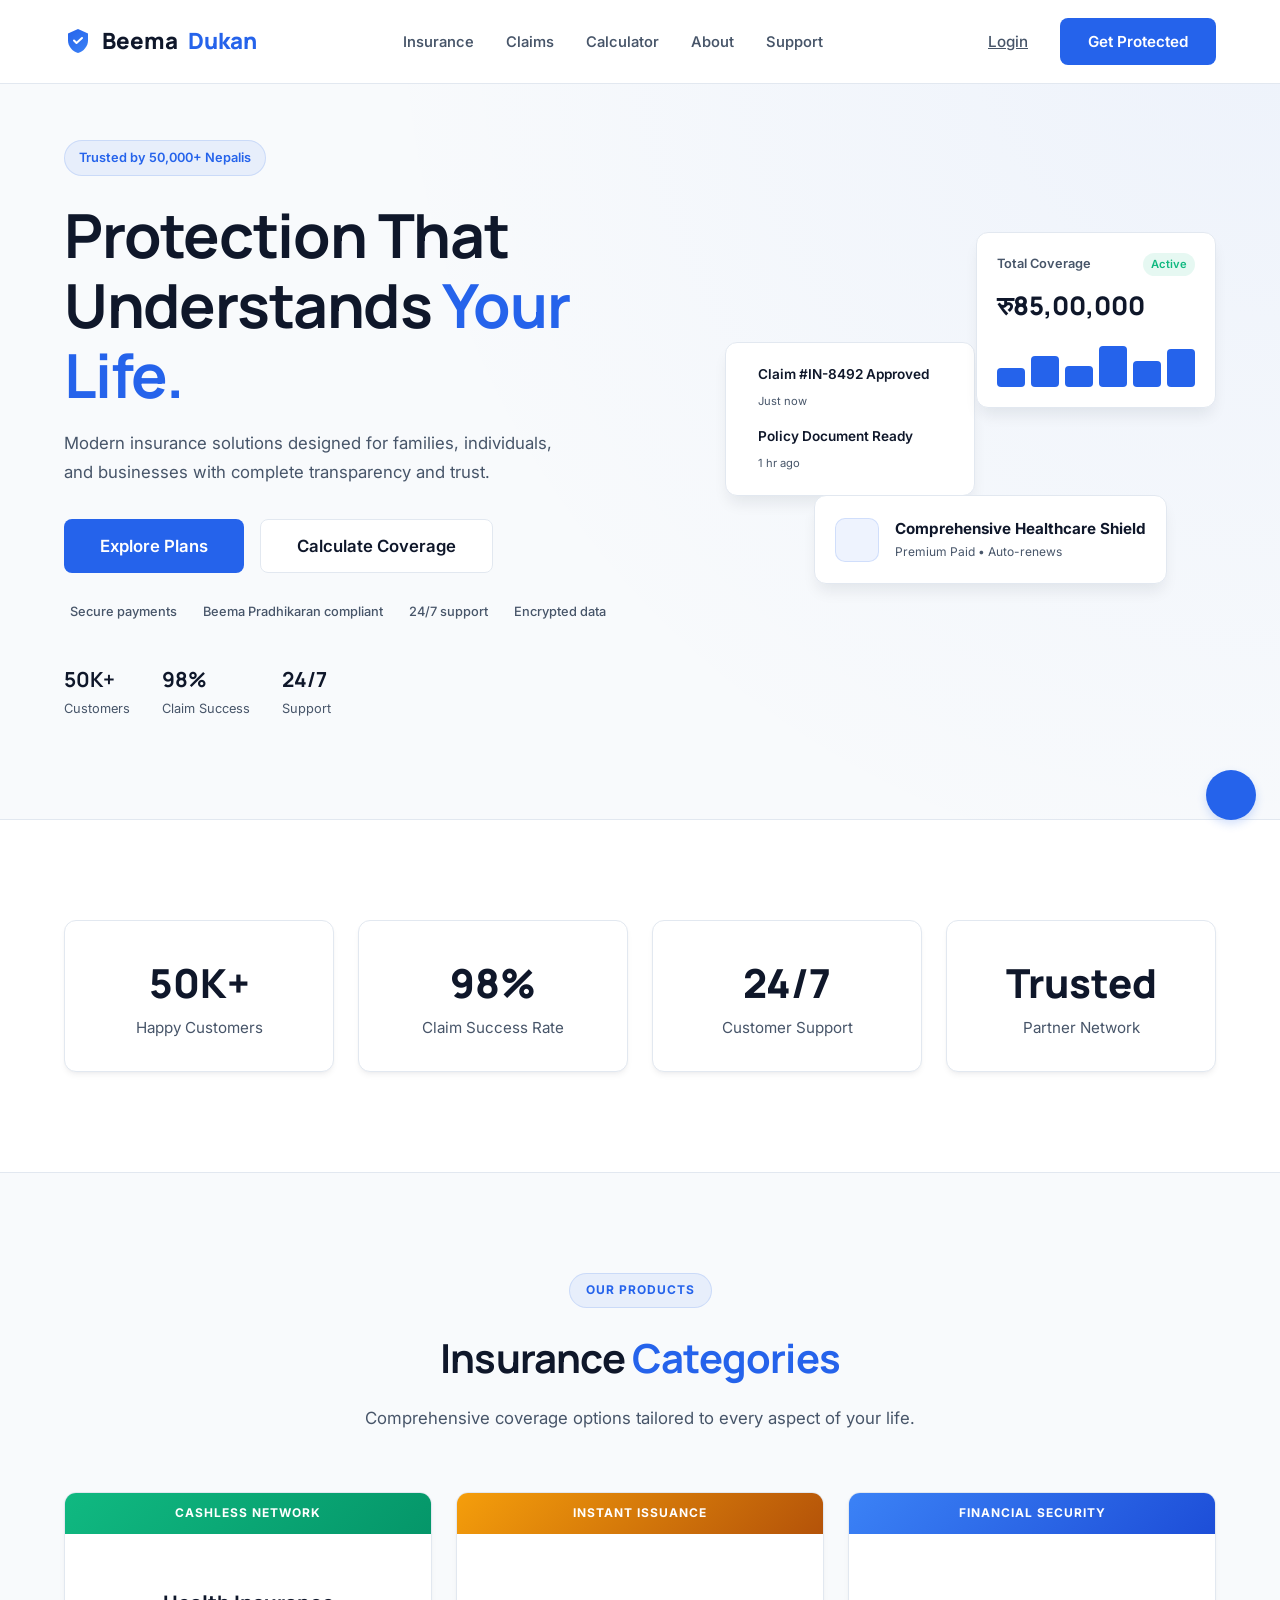
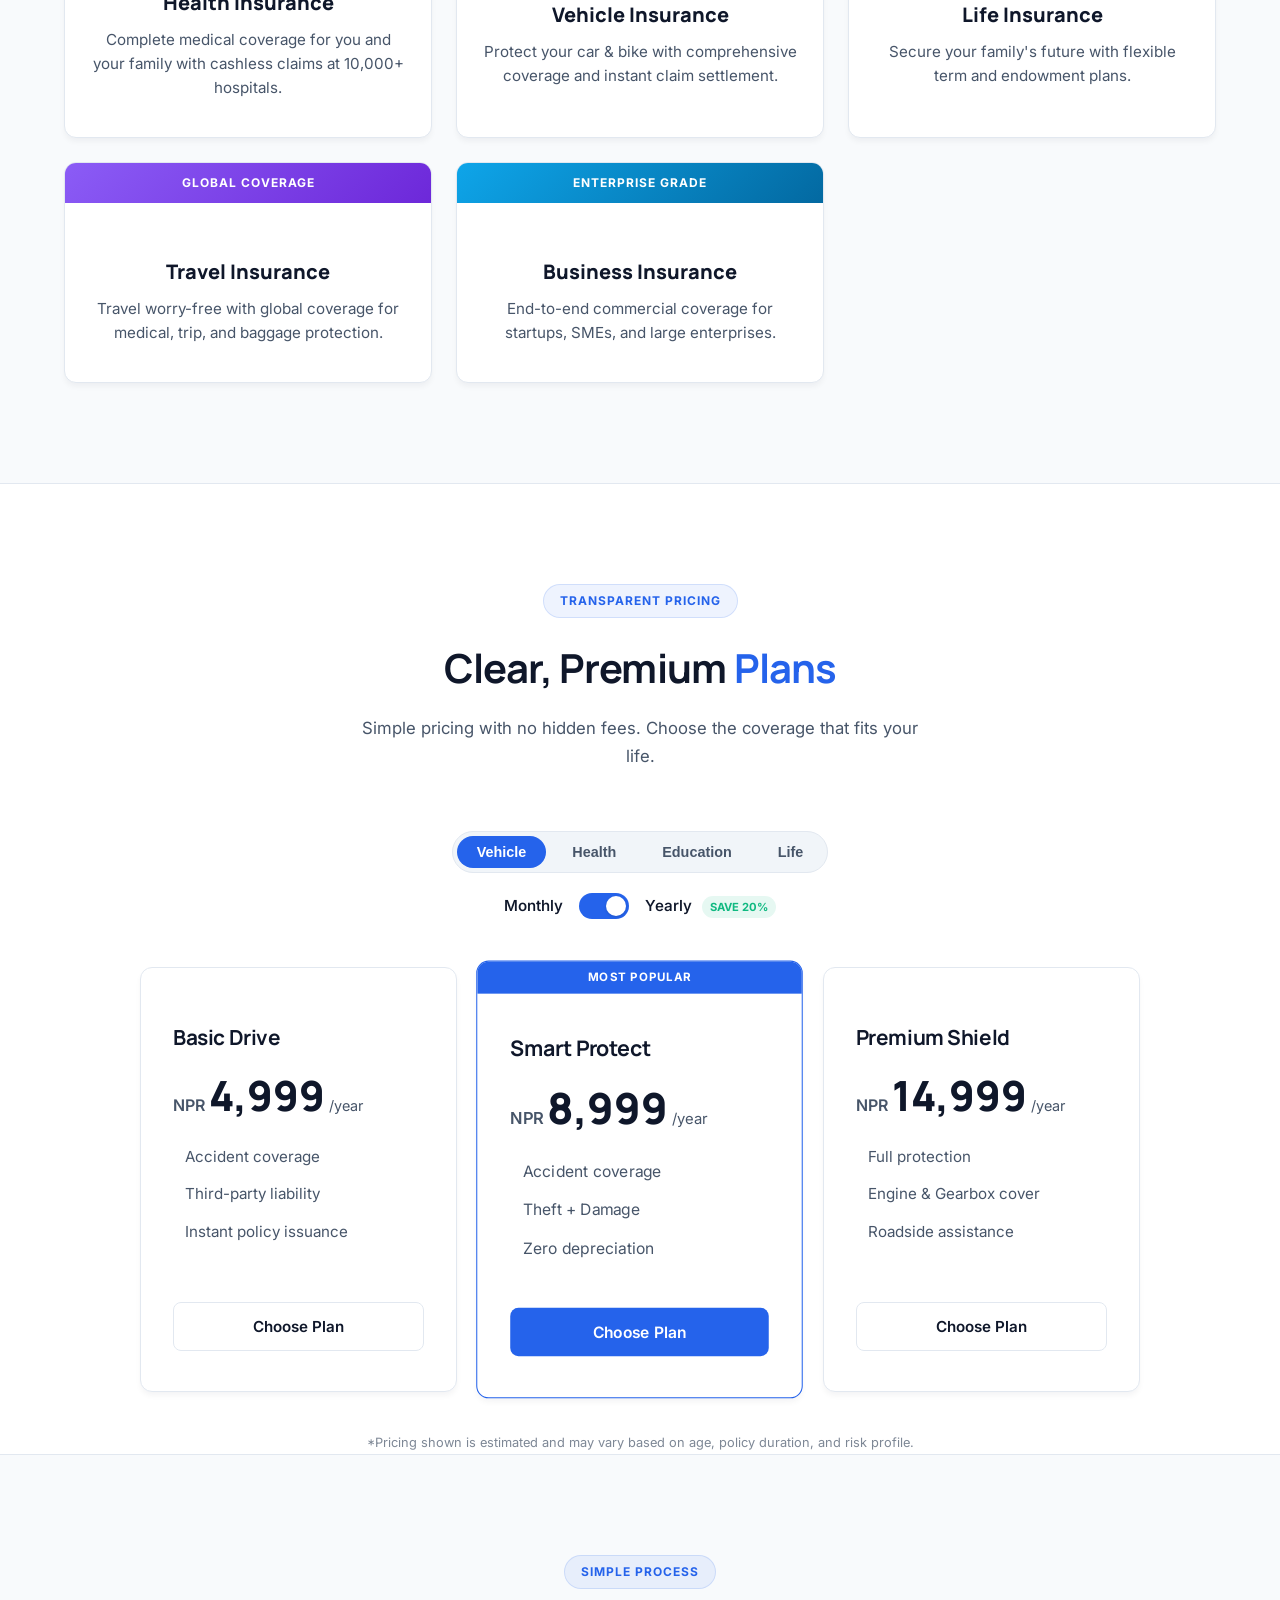
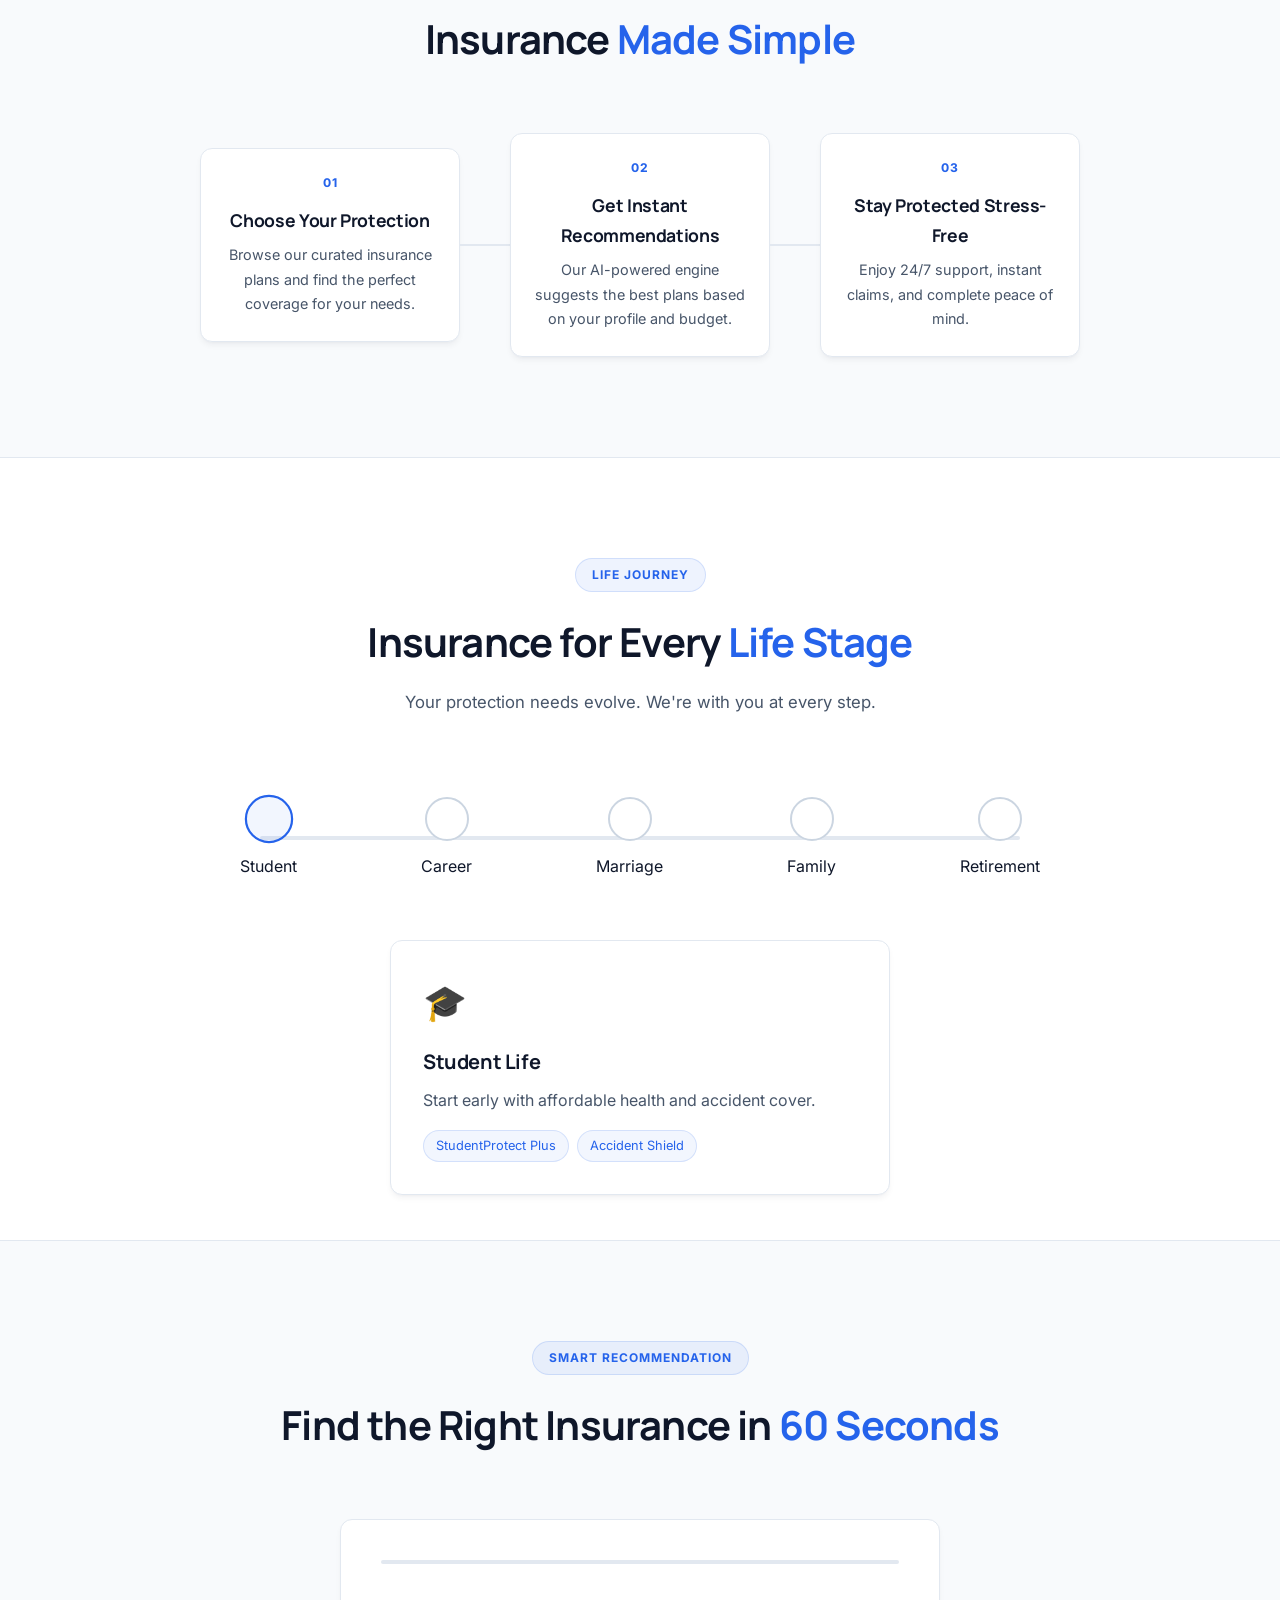
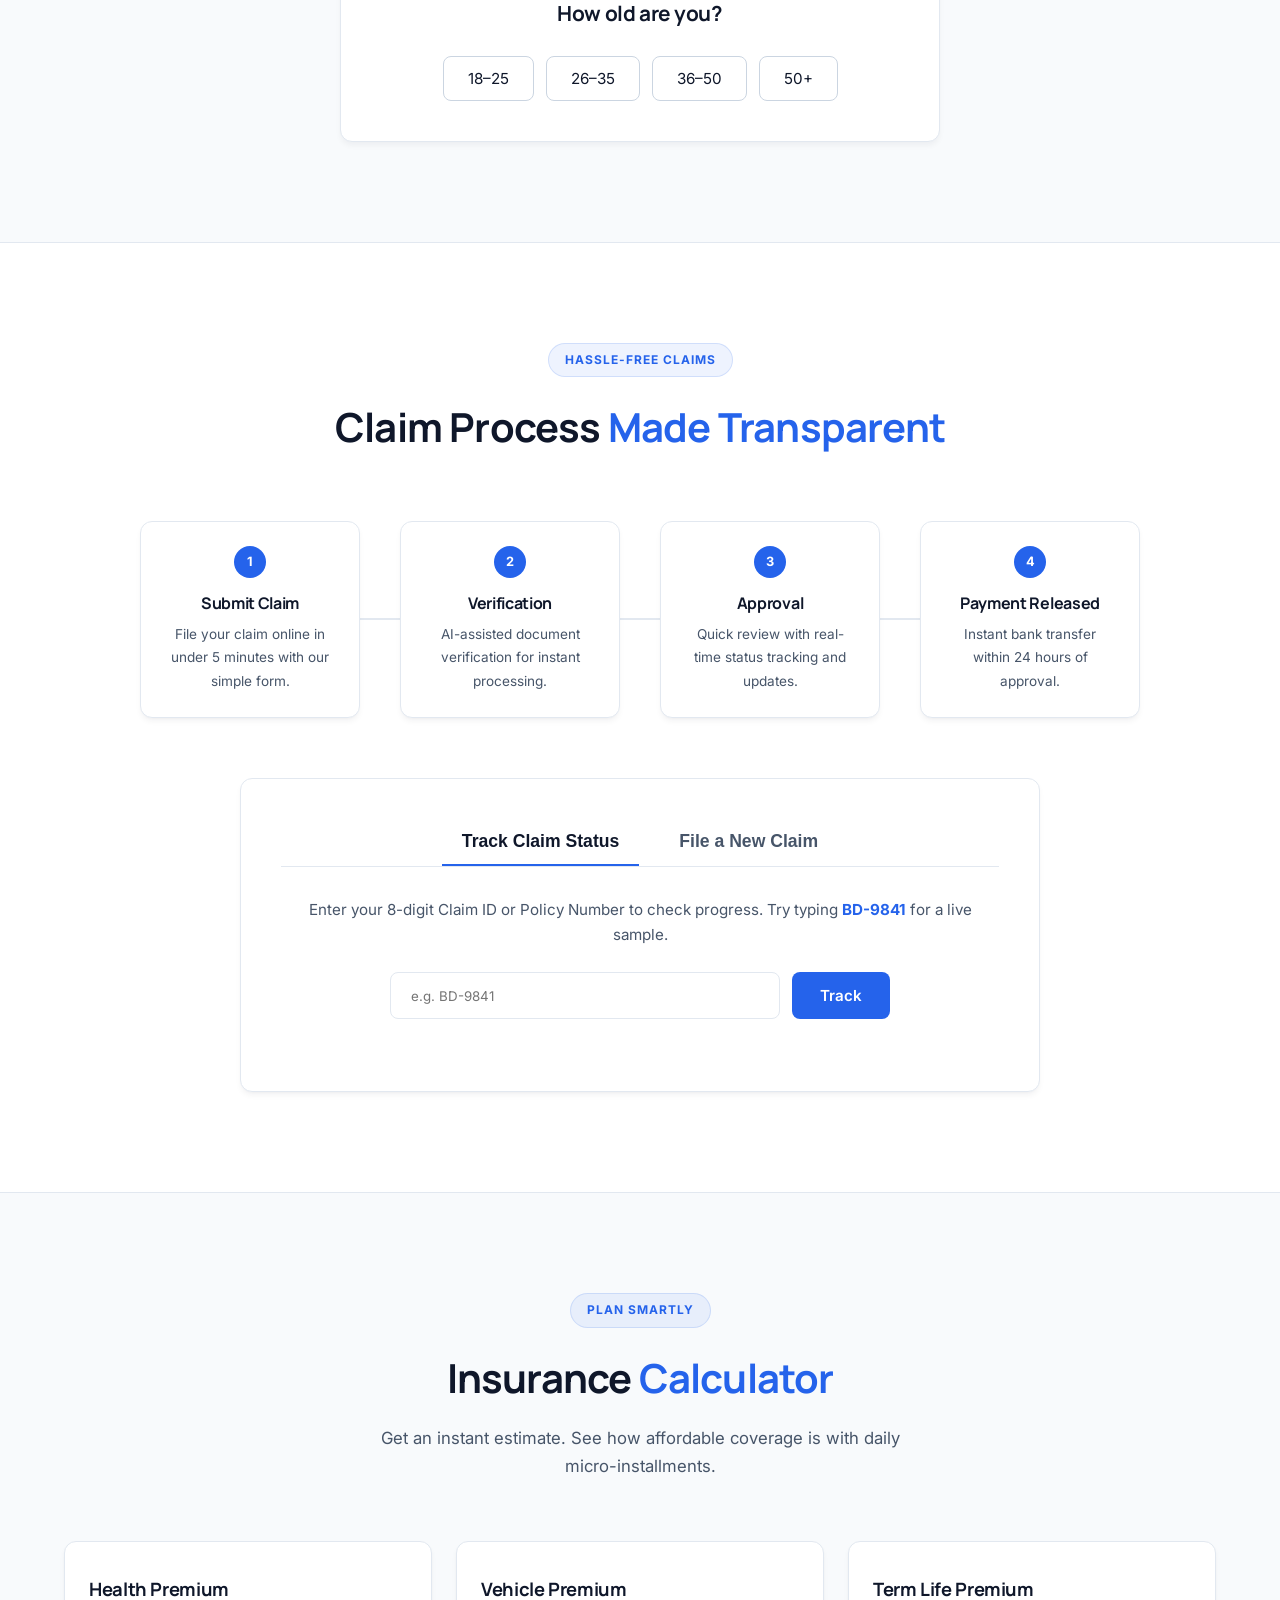
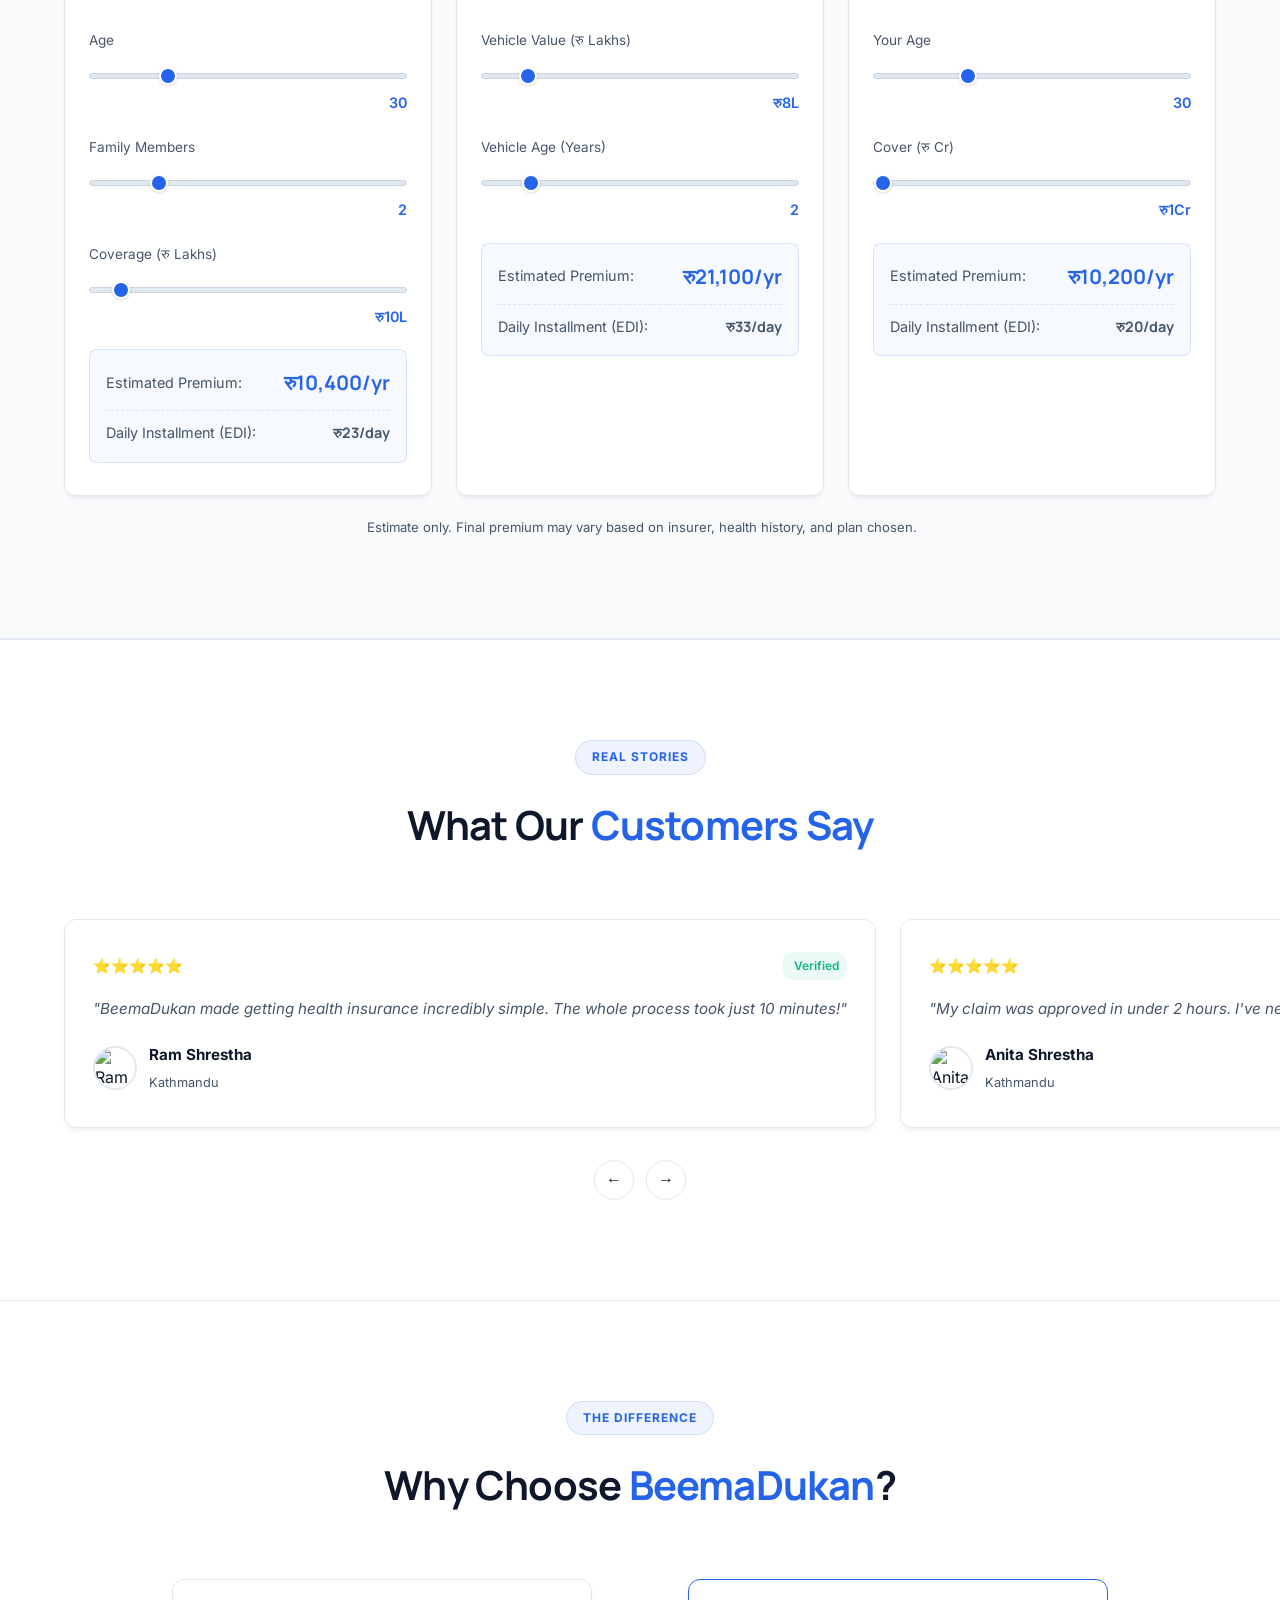
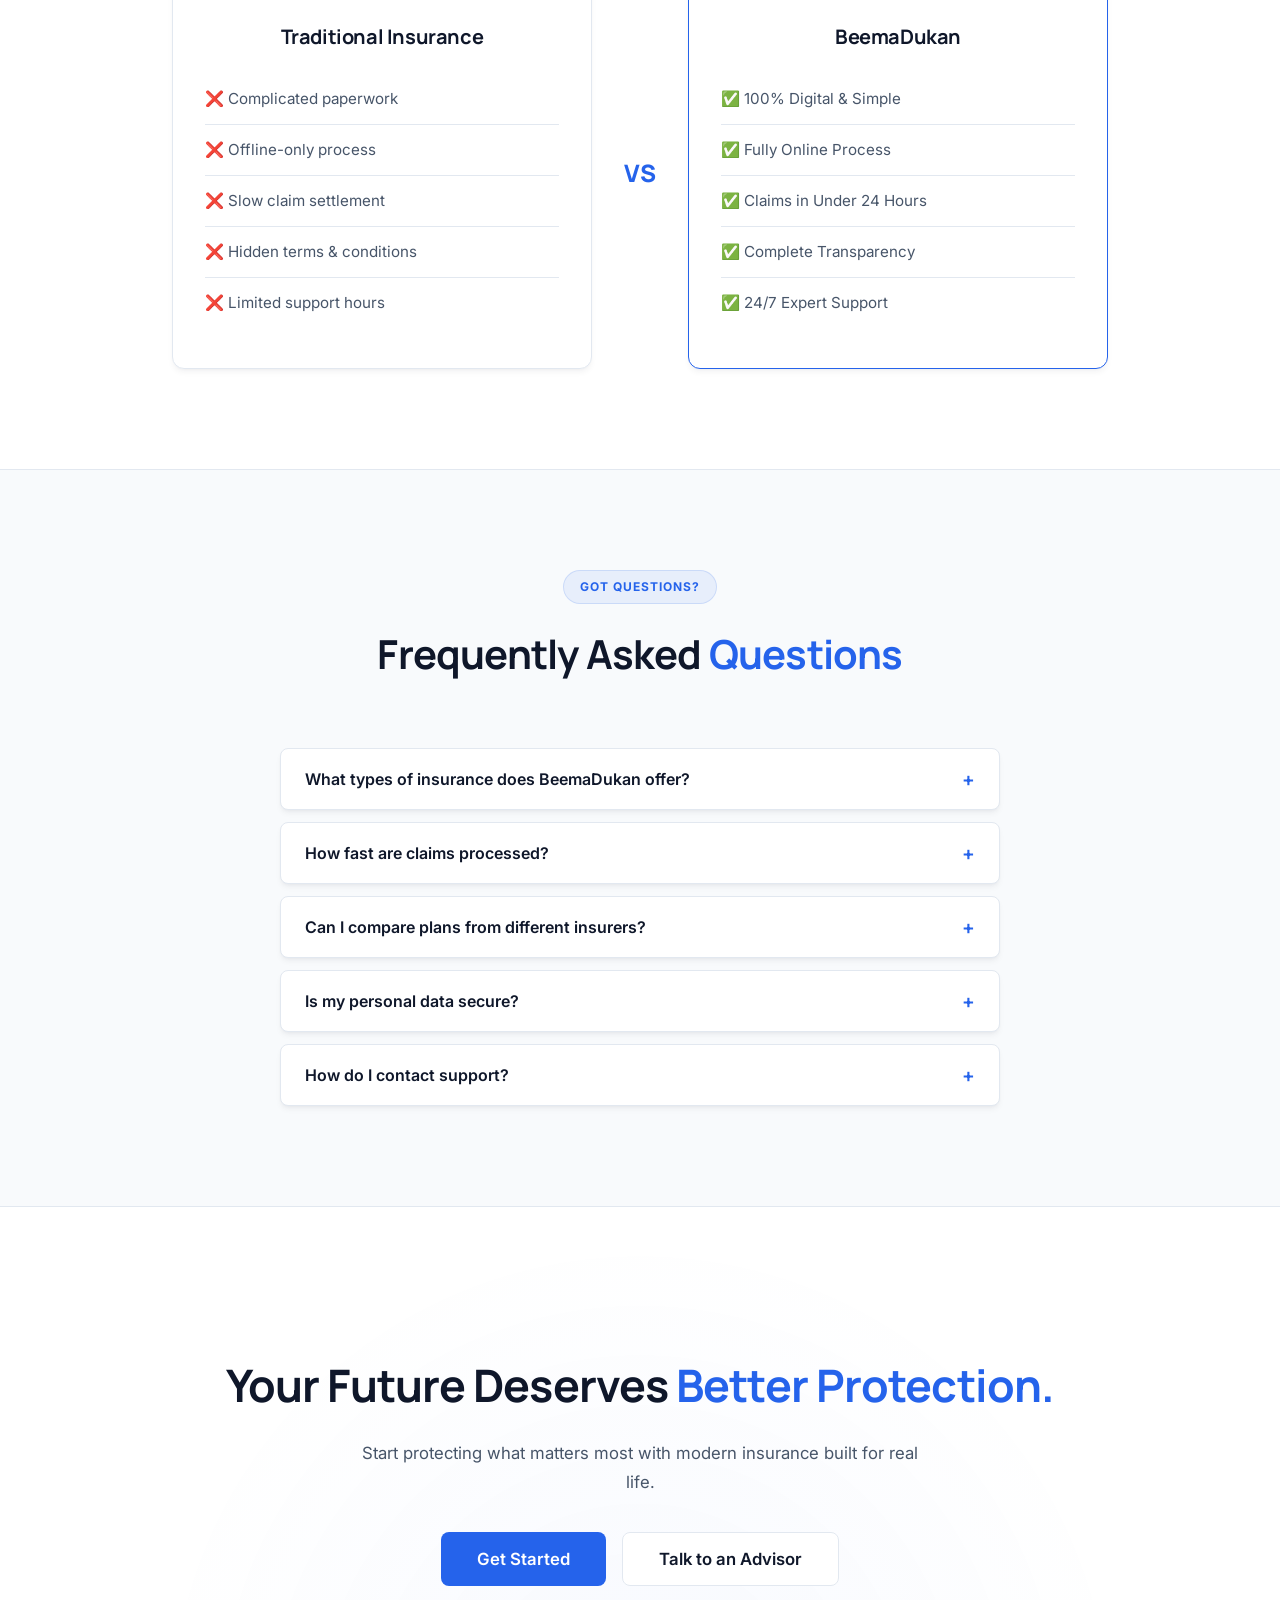
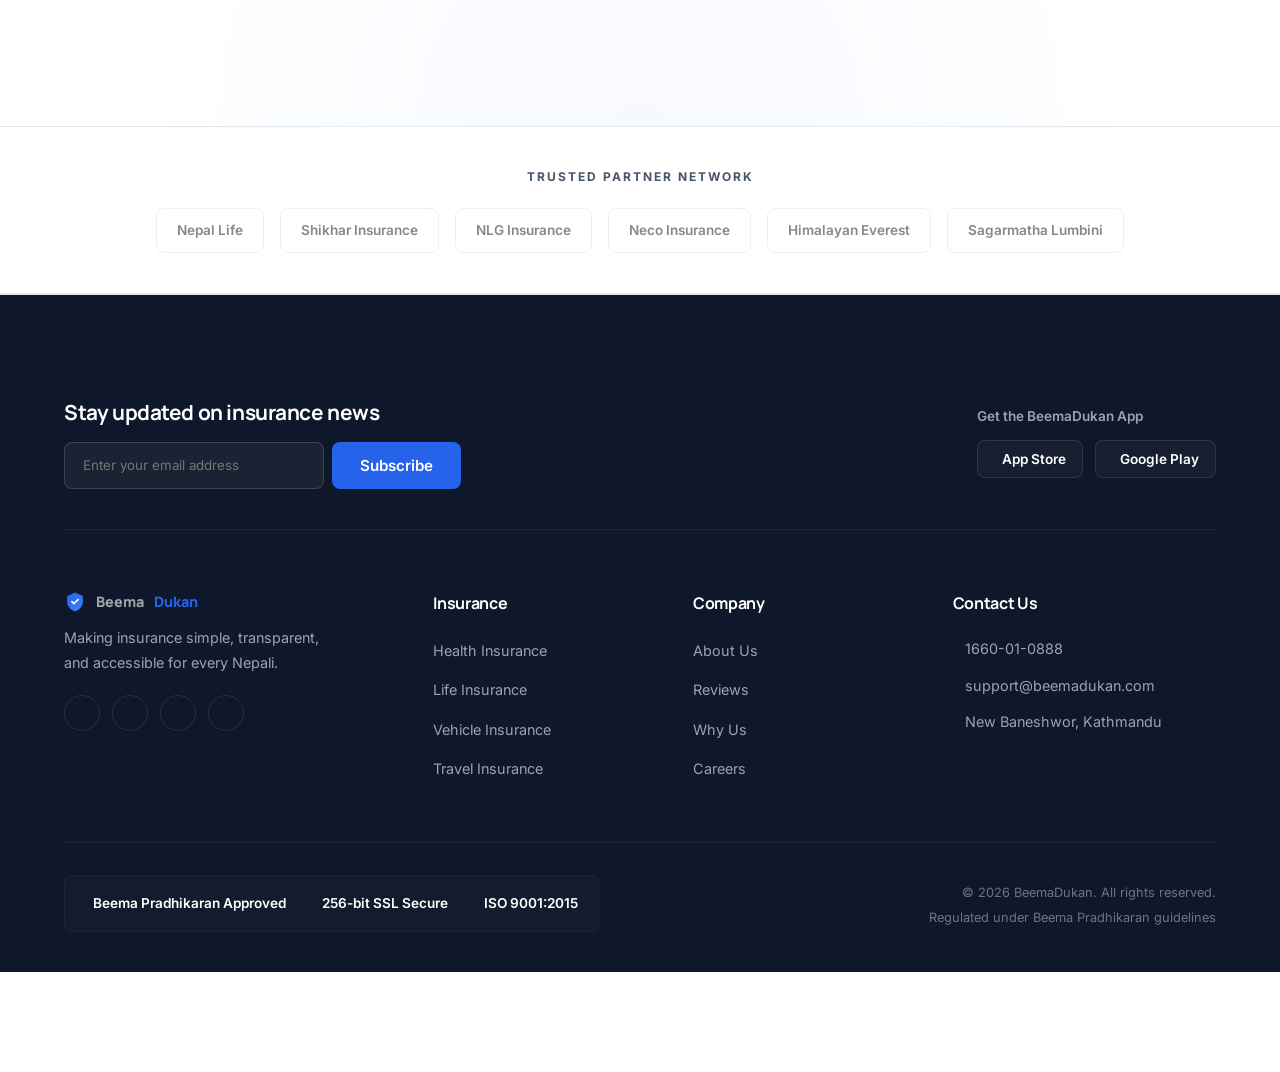
==== commit 978507a5: "redesign: complete corporate light mode theme overhaul - rewrote style.css with full Light Mode desi" ====
--- a/index.html
+++ b/index.html
@@ -463,8 +463,8 @@
 
       <!-- LIVE CLAIM WIDGET -->
       <div class="claim-widget-wrapper glass-card" style="margin-top: 60px; max-width: 800px; margin-left: auto; margin-right: auto; padding: 40px;" data-anim="fade-up">
-        <div class="claim-widget-tabs" style="display: flex; gap: 20px; border-bottom: 1px solid rgba(255,255,255,0.08); margin-bottom: 30px; justify-content: center;">
-          <button class="claim-tab-btn active" data-tab="track-tab" style="background: none; border: none; color: #fff; font-size: 1.1rem; font-weight: 600; padding: 12px 20px; cursor: pointer; border-bottom: 2px solid var(--primary); transition: all 0.3s;">Track Claim Status</button>
+        <div class="claim-widget-tabs" style="display: flex; gap: 20px; border-bottom: 1px solid var(--glass-border); margin-bottom: 30px; justify-content: center;">
+          <button class="claim-tab-btn active" data-tab="track-tab" style="background: none; border: none; color: var(--text); font-size: 1.1rem; font-weight: 600; padding: 12px 20px; cursor: pointer; border-bottom: 2px solid var(--primary); transition: all 0.3s;">Track Claim Status</button>
           <button class="claim-tab-btn" data-tab="file-tab" style="background: none; border: none; color: var(--text-dim); font-size: 1.1rem; font-weight: 600; padding: 12px 20px; cursor: pointer; border-bottom: 2px solid transparent; transition: all 0.3s;">File a New Claim</button>
         </div>
 
@@ -472,25 +472,25 @@
         <div class="claim-panel active" id="track-tab">
           <p style="color: var(--text-dim); margin-bottom: 24px; font-size: 0.95rem; text-align: center;">Enter your 8-digit Claim ID or Policy Number to check progress. Try typing <strong style="color: var(--primary);">BD-9841</strong> for a live sample.</p>
           <div style="display: flex; gap: 12px; margin-bottom: 32px; max-width: 500px; margin-left: auto; margin-right: auto;">
-            <input type="text" id="trackInput" placeholder="e.g. BD-9841" style="flex: 1; padding: 14px 20px; border-radius: 8px; border: 1px solid var(--glass-border); background: rgba(0,0,0,0.2); color: #fff; outline: none; font-family: 'Inter', sans-serif;">
+            <input type="text" id="trackInput" placeholder="e.g. BD-9841" style="flex: 1; padding: 14px 20px; border-radius: 8px; border: 1px solid var(--glass-border); outline: none; font-family: 'Inter', sans-serif;">
             <button class="btn-primary" id="trackSubmitBtn" style="padding: 14px 28px;">Track</button>
           </div>
           
-          <div id="trackResult" style="display: none; max-width: 450px; margin: 0 auto; background: rgba(255,255,255,0.02); padding: 30px; border-radius: 12px; border: 1px solid var(--glass-border);">
-            <h4 style="font-size: 1.1rem; margin-bottom: 24px; font-family: 'Manrope', sans-serif; color: #fff;" id="trackTitle">Claim Status: Under Review</h4>
+          <div id="trackResult" style="display: none; max-width: 450px; margin: 0 auto; background: var(--bg); padding: 30px; border-radius: 12px; border: 1px solid var(--glass-border);">
+            <h4 style="font-size: 1.1rem; margin-bottom: 24px; font-family: 'Manrope', sans-serif; color: var(--text);" id="trackTitle">Claim Status: Under Review</h4>
             <div class="claim-timeline" style="display: flex; flex-direction: column; gap: 24px; position: relative; padding-left: 30px; text-align: left;">
-              <div class="timeline-line" style="position: absolute; left: 9px; top: 10px; bottom: 10px; width: 2px; background: rgba(255,255,255,0.08);"></div>
+              <div class="timeline-line" style="position: absolute; left: 9px; top: 10px; bottom: 10px; width: 2px; background: var(--glass-border);"></div>
               
               <div class="timeline-step" id="step-registered" style="display: flex; gap: 16px; position: relative;">
-                <div class="timeline-dot" style="position: absolute; left: -25px; top: 4px; width: 10px; height: 10px; border-radius: 50%; background: #10B981; box-shadow: 0 0 10px rgba(16,185,129,0.5);"></div>
+                <div class="timeline-dot" style="position: absolute; left: -25px; top: 4px; width: 10px; height: 10px; border-radius: 50%; background: #10B981; box-shadow: 0 0 10px rgba(16,185,129,0.3);"></div>
                 <div>
-                  <h5 style="margin: 0 0 4px; font-size: 0.95rem; color: #fff;">Claim Registered</h5>
+                  <h5 style="margin: 0 0 4px; font-size: 0.95rem; color: var(--text);">Claim Registered</h5>
                   <p style="margin: 0; font-size: 0.85rem; color: var(--text-dim);" id="time-registered">May 18, 2026 - 10:30 AM</p>
                 </div>
               </div>
 
               <div class="timeline-step" id="step-review" style="display: flex; gap: 16px; position: relative;">
-                <div class="timeline-dot" id="dot-review" style="position: absolute; left: -25px; top: 4px; width: 10px; height: 10px; border-radius: 50%; background: rgba(255,255,255,0.2);"></div>
+                <div class="timeline-dot" id="dot-review" style="position: absolute; left: -25px; top: 4px; width: 10px; height: 10px; border-radius: 50%; background: #CBD5E1;"></div>
                 <div>
                   <h5 style="margin: 0 0 4px; font-size: 0.95rem; color: var(--text-dim);" id="title-review">Document Verification</h5>
                   <p style="margin: 0; font-size: 0.85rem; color: var(--text-dim);" id="time-review">Pending review</p>
@@ -498,7 +498,7 @@
               </div>
 
               <div class="timeline-step" id="step-approved" style="display: flex; gap: 16px; position: relative;">
-                <div class="timeline-dot" id="dot-approved" style="position: absolute; left: -25px; top: 4px; width: 10px; height: 10px; border-radius: 50%; background: rgba(255,255,255,0.2);"></div>
+                <div class="timeline-dot" id="dot-approved" style="position: absolute; left: -25px; top: 4px; width: 10px; height: 10px; border-radius: 50%; background: #CBD5E1;"></div>
                 <div>
                   <h5 style="margin: 0 0 4px; font-size: 0.95rem; color: var(--text-dim);" id="title-approved">Final Approval</h5>
                   <p style="margin: 0; font-size: 0.85rem; color: var(--text-dim);" id="time-approved">Awaiting verification</p>
@@ -506,7 +506,7 @@
               </div>
 
               <div class="timeline-step" id="step-payout" style="display: flex; gap: 16px; position: relative;">
-                <div class="timeline-dot" id="dot-payout" style="position: absolute; left: -25px; top: 4px; width: 10px; height: 10px; border-radius: 50%; background: rgba(255,255,255,0.2);"></div>
+                <div class="timeline-dot" id="dot-payout" style="position: absolute; left: -25px; top: 4px; width: 10px; height: 10px; border-radius: 50%; background: #CBD5E1;"></div>
                 <div>
                   <h5 style="margin: 0 0 4px; font-size: 0.95rem; color: var(--text-dim);" id="title-payout">Disbursement</h5>
                   <p style="margin: 0; font-size: 0.85rem; color: var(--text-dim);" id="time-payout">Awaiting approval</p>
@@ -523,18 +523,18 @@
             <div style="display: grid; grid-template-columns: repeat(auto-fit, minmax(200px, 1fr)); gap: 20px;">
               <div>
                 <label style="display: block; font-size: 0.85rem; margin-bottom: 8px; color: var(--text-dim); text-align: left;">Policy Number</label>
-                <input type="text" id="claimPolicyInput" required placeholder="e.g. BD-88392" style="width: 100%; padding: 12px 16px; border-radius: 8px; border: 1px solid var(--glass-border); background: rgba(0,0,0,0.2); color: #fff; outline: none; font-family: 'Inter', sans-serif;">
+                <input type="text" id="claimPolicyInput" required placeholder="e.g. BD-88392" style="width: 100%; padding: 12px 16px; border-radius: 8px; border: 1px solid var(--glass-border); outline: none; font-family: 'Inter', sans-serif;">
               </div>
               <div>
                 <label style="display: block; font-size: 0.85rem; margin-bottom: 8px; color: var(--text-dim); text-align: left;">Full Name</label>
-                <input type="text" id="claimNameInput" required placeholder="Ram Bahadur" style="width: 100%; padding: 12px 16px; border-radius: 8px; border: 1px solid var(--glass-border); background: rgba(0,0,0,0.2); color: #fff; outline: none; font-family: 'Inter', sans-serif;">
+                <input type="text" id="claimNameInput" required placeholder="Ram Bahadur" style="width: 100%; padding: 12px 16px; border-radius: 8px; border: 1px solid var(--glass-border); outline: none; font-family: 'Inter', sans-serif;">
               </div>
             </div>
             
             <div style="display: grid; grid-template-columns: repeat(auto-fit, minmax(200px, 1fr)); gap: 20px;">
               <div>
                 <label style="display: block; font-size: 0.85rem; margin-bottom: 8px; color: var(--text-dim); text-align: left;">Claim Type</label>
-                <select id="claimTypeInput" style="width: 100%; padding: 12px 16px; border-radius: 8px; border: 1px solid var(--glass-border); background: #111827; color: #fff; outline: none; font-family: 'Inter', sans-serif;">
+                <select id="claimTypeInput" style="width: 100%; padding: 12px 16px; border-radius: 8px; border: 1px solid var(--glass-border); outline: none; font-family: 'Inter', sans-serif;">
                   <option>Health Hospitalization</option>
                   <option>Motor Accident Own Damage</option>
                   <option>Motor Third Party Liability</option>
@@ -543,7 +543,7 @@
               </div>
               <div>
                 <label style="display: block; font-size: 0.85rem; margin-bottom: 8px; color: var(--text-dim); text-align: left;">Incident Date</label>
-                <input type="date" id="claimDateInput" required style="width: 100%; padding: 12px 16px; border-radius: 8px; border: 1px solid var(--glass-border); background: rgba(0,0,0,0.2); color: #fff; outline: none; font-family: 'Inter', sans-serif;">
+                <input type="date" id="claimDateInput" required style="width: 100%; padding: 12px 16px; border-radius: 8px; border: 1px solid var(--glass-border); outline: none; font-family: 'Inter', sans-serif;">
               </div>
             </div>
 
@@ -561,7 +561,7 @@
                   <span>Uploading documents...</span>
                   <span id="uploadProgressPct">0%</span>
                 </div>
-                <div style="width: 100%; height: 6px; background: rgba(255,255,255,0.08); border-radius: 3px; overflow: hidden;">
+                <div style="width: 100%; height: 6px; background: rgba(0,0,0,0.05); border-radius: 3px; overflow: hidden;">
                   <div id="uploadProgressBar" style="width: 0%; height: 100%; background: var(--primary); transition: width 0.1s;"></div>
                 </div>
               </div>
@@ -572,8 +572,8 @@
           
           <div id="claimFormSuccess" style="display: none; text-align: center; padding: 20px;">
             <i class="ph-fill ph-check-circle" style="font-size: 3rem; color: #10B981; margin-bottom: 16px;"></i>
-            <h4 style="font-size: 1.2rem; margin-bottom: 8px; color: #fff;">Claim Submitted Successfully!</h4>
-            <p style="color: var(--text-dim); font-size: 0.9rem; margin-bottom: 16px;">Your claim intimation has been registered. Your Claim ID is <strong style="color: #fff;" id="generatedClaimId">BD-8849</strong>.</p>
+            <h4 style="font-size: 1.2rem; margin-bottom: 8px; color: var(--text);">Claim Submitted Successfully!</h4>
+            <p style="color: var(--text-dim); font-size: 0.9rem; margin-bottom: 16px;">Your claim intimation has been registered. Your Claim ID is <strong style="color: var(--text);" id="generatedClaimId">BD-8849</strong>.</p>
             <button class="btn-outline" id="claimResetBtn" style="padding: 8px 16px; margin: 0 auto; display: block;">File Another Claim</button>
           </div>
         </div>
--- a/style.css
+++ b/style.css
@@ -1,414 +1,2061 @@
-/* ===== BeemaDukan — Premium Insurance Website ===== */
-/* BASE + SECTIONS 1-7 */
-
-*, *::before, *::after { margin:0; padding:0; box-sizing:border-box; }
+/* ===== BeemaDukan — Clean Corporate Light Theme ===== */
+
+*, *::before, *::after { 
+  margin: 0; 
+  padding: 0; 
+  box-sizing: border-box; 
+}
 
 :root {
-  --bg: #0B1120; --bg2: #111827; --primary: #2563EB; --accent: #3B82F6;
-  --text: #E5E7EB; --text-dim: #9CA3AF; --glass: rgba(17, 24, 39, 0.9);
-  --glass-border: rgba(255,255,255,0.05); --glow-blue: rgba(37,99,235,0.03);
-  --radius: 16px; --radius-sm: 12px;
-}
-
-html { scroll-behavior: smooth; }
-body { font-family:'Inter',sans-serif; background:var(--bg); color:var(--text); overflow-x:hidden; line-height:1.7; position:relative; }
-h1,h2,h3,h4 { font-family:'Manrope',sans-serif; font-weight:700; letter-spacing:-0.02em; }
-.container { max-width:1200px; margin:0 auto; padding:0 24px; }
+  --bg: #F8FAFC;          /* Clean Slate-50 background */
+  --bg2: #FFFFFF;         /* Pure White background */
+  --glass: #FFFFFF;       /* Alias for backwards compatibility */
+  --primary: #2563EB;     /* Royal blue action brand */
+  --accent: #1D4ED8;      /* Deep royal blue hover */
+  --text: #0F172A;        /* Slate-900 high-contrast body text */
+  --text-dim: #475569;    /* Slate-600 captions and descriptions */
+  --glass-border: #E2E8F0; /* Slate-200 subtle border */
+  --glow-blue: rgba(37,99,235,0.06); 
+  --radius: 12px;         /* Crisp, professional rounded corners */
+  --radius-sm: 8px;       
+}
+
+/* Global form element reset for light mode */
+input, select, textarea {
+  background: #FFFFFF;
+  color: #0F172A;
+  border: 1px solid #CBD5E1;
+  font-family: 'Inter', sans-serif;
+}
+
+html { 
+  scroll-behavior: smooth; 
+}
+
+body { 
+  font-family: 'Inter', sans-serif; 
+  background: var(--bg); 
+  color: var(--text); 
+  overflow-x: hidden; 
+  line-height: 1.7; 
+  position: relative; 
+}
+
+h1, h2, h3, h4 { 
+  font-family: 'Manrope', sans-serif; 
+  font-weight: 700; 
+  letter-spacing: -0.02em; 
+  color: var(--text);
+}
+
+.container { 
+  max-width: 1200px; 
+  margin: 0 auto; 
+  padding: 0 24px; 
+}
 
 /* PAGE LOADER */
-#page-loader { position:fixed; inset:0; z-index:9999; background:var(--bg); display:flex; align-items:center; justify-content:center; transition:opacity .8s cubic-bezier(0.4, 0, 0.2, 1); }
-.loader-logo { animation:loaderPulse 2s infinite ease-in-out; }
-@keyframes loaderPulse { 0%,100%{transform:scale(1);opacity:.8;} 50%{transform:scale(1.1);opacity:1;filter:drop-shadow(0 0 20px var(--primary));} }
-#page-loader.hidden { opacity:0; pointer-events:none; }
+#page-loader { 
+  position: fixed; 
+  inset: 0; 
+  z-index: 9999; 
+  background: var(--bg2); 
+  display: flex; 
+  align-items: center; 
+  justify-content: center; 
+  transition: opacity 0.4s ease; 
+}
+.loader-logo { 
+  animation: loaderPulse 1.5s infinite ease-in-out; 
+}
+@keyframes loaderPulse { 
+  0%, 100% { transform: scale(1); opacity: 0.8; } 
+  50% { transform: scale(1.05); opacity: 1; } 
+}
+#page-loader.hidden { 
+  opacity: 0; 
+  pointer-events: none; 
+}
 
 /* TOASTS */
-#toast-container { position:fixed; bottom:24px; left:24px; z-index:9990; display:flex; flex-direction:column; gap:12px; pointer-events:none; }
-.toast { background:rgba(15,23,42,.95); backdrop-filter:blur(16px); -webkit-backdrop-filter:blur(16px); border:1px solid rgba(255,255,255,.05); border-radius:12px; padding:16px 20px; display:flex; align-items:center; gap:14px; box-shadow:0 8px 32px rgba(0,0,0,.4); transform:translateY(20px); opacity:0; animation:toastEnter .4s forwards cubic-bezier(0.175, 0.885, 0.32, 1.275); pointer-events:auto; }
-.toast.hide { animation:toastExit .4s forwards; }
-.toast-icon { width:32px; height:32px; border-radius:50%; background:rgba(16,185,129,.15); color:#10B981; display:flex; align-items:center; justify-content:center; font-size:1.1rem; flex-shrink:0; }
-.toast-content p { margin:0; font-size:.9rem; font-weight:600; color:var(--text); line-height:1.3; }
-.toast-content span { font-size:.75rem; color:var(--text-dim); }
+#toast-container { 
+  position: fixed; 
+  bottom: 24px; 
+  left: 24px; 
+  z-index: 9990; 
+  display: flex; 
+  flex-direction: column; 
+  gap: 12px; 
+  pointer-events: none; 
+}
+.toast { 
+  background: var(--bg2); 
+  border: 1px solid var(--glass-border); 
+  border-radius: var(--radius-sm); 
+  padding: 16px 20px; 
+  display: flex; 
+  align-items: center; 
+  gap: 14px; 
+  box-shadow: 0 10px 15px -3px rgba(15,23,42,0.08); 
+  transform: translateY(20px); 
+  opacity: 0; 
+  animation: toastEnter .4s forwards cubic-bezier(0.175, 0.885, 0.32, 1.275); 
+  pointer-events: auto; 
+}
+.toast.hide { 
+  animation: toastExit .4s forwards; 
+}
+.toast-icon { 
+  width: 32px; 
+  height: 32px; 
+  border-radius: 50%; 
+  background: rgba(16,185,129,0.1); 
+  color: #10B981; 
+  display: flex; 
+  align-items: center; 
+  justify-content: center; 
+  font-size: 1.1rem; 
+  flex-shrink: 0; 
+}
+.toast-content p { 
+  margin: 0; 
+  font-size: .9rem; 
+  font-weight: 600; 
+  color: var(--text); 
+  line-height: 1.3; 
+}
+.toast-content span { 
+  font-size: .75rem; 
+  color: var(--text-dim); 
+}
 @keyframes toastEnter { to{transform:translateY(0);opacity:1;} }
 @keyframes toastExit { to{transform:translateY(20px);opacity:0;} }
-.gradient-text { color:var(--accent); }
-.glass-card { background:var(--glass); border:1px solid var(--glass-border); border-radius:var(--radius); backdrop-filter:blur(4px); -webkit-backdrop-filter:blur(4px); box-shadow:0 4px 16px rgba(0,0,0,0.3); }
-.section-header { text-align:center; margin-bottom:60px; }
-.section-header h2 { font-size:clamp(1.8rem,4vw,2.8rem); margin-bottom:12px; }
-.section-header p { color:var(--text-dim); max-width:560px; margin:0 auto; font-size:1.05rem; }
-.section-tag { display:inline-block; padding:6px 16px; border-radius:20px; font-size:.8rem; font-weight:600; letter-spacing:1px; text-transform:uppercase; background:rgba(37,99,235,.1); color:var(--accent); border:1px solid rgba(37,99,235,.2); margin-bottom:16px; }
+
+.gradient-text { 
+  color: var(--primary); 
+}
+
+.glass-card { 
+  background: var(--bg2); 
+  border: 1px solid var(--glass-border); 
+  border-radius: var(--radius); 
+  box-shadow: 0 4px 6px -1px rgba(15,23,42,0.05), 0 2px 4px -2px rgba(15,23,42,0.05); 
+}
+
+.section-header { 
+  text-align: center; 
+  margin-bottom: 60px; 
+}
+.section-header h2 { 
+  font-size: clamp(1.8rem, 4vw, 2.5rem); 
+  margin-bottom: 12px; 
+}
+.section-header p { 
+  color: var(--text-dim); 
+  max-width: 560px; 
+  margin: 0 auto; 
+  font-size: 1.05rem; 
+}
+.section-tag { 
+  display: inline-block; 
+  padding: 6px 16px; 
+  border-radius: 20px; 
+  font-size: .75rem; 
+  font-weight: 700; 
+  letter-spacing: 1px; 
+  text-transform: uppercase; 
+  background: rgba(37,99,235,.08); 
+  color: var(--primary); 
+  border: 1px solid rgba(37,99,235,.15); 
+  margin-bottom: 16px; 
+}
 
 /* BUTTONS */
-.btn-primary { padding:16px 32px; border:none; border-radius:var(--radius-sm); background:var(--primary); color:#fff; font-weight:600; font-size:.95rem; cursor:pointer; transition:all .3s cubic-bezier(0.4, 0, 0.2, 1); font-family:'Inter',sans-serif; box-shadow:0 2px 4px rgba(37,99,235,0.1); }
-.btn-primary:hover { background:var(--accent); transform:translateY(-1px); box-shadow:0 4px 12px rgba(37,99,235,0.15); }
-.btn-glow { box-shadow:none; } /* Removing startup glow entirely */
-.btn-outline { padding:16px 32px; border:1px solid rgba(255,255,255,.1); border-radius:var(--radius-sm); background:transparent; color:var(--text); font-weight:600; font-size:.95rem; cursor:pointer; transition:all .3s cubic-bezier(0.4, 0, 0.2, 1); font-family:'Inter',sans-serif; }
-.btn-outline:hover { border-color:var(--primary); background:rgba(37,99,235,.05); transform:translateY(-1px); }
-.btn-ghost { padding:10px 20px; border:none; background:transparent; color:var(--text-dim); font-weight:500; cursor:pointer; transition:color .3s; font-family:'Inter',sans-serif; font-size:.95rem; }
-.btn-ghost:hover { color:#fff; }
-.btn-lg { padding:18px 40px; font-size:1.05rem; }
+.btn-primary { 
+  padding: 14px 28px; 
+  border: none; 
+  border-radius: var(--radius-sm); 
+  background: var(--primary); 
+  color: #fff; 
+  font-weight: 600; 
+  font-size: .95rem; 
+  cursor: pointer; 
+  transition: all 0.2s ease; 
+  font-family: 'Inter', sans-serif; 
+}
+.btn-primary:hover { 
+  background: var(--accent); 
+  transform: translateY(-1px); 
+  box-shadow: 0 4px 12px rgba(37,99,235,0.15); 
+}
+.btn-outline { 
+  padding: 14px 28px; 
+  border: 1px solid var(--glass-border); 
+  border-radius: var(--radius-sm); 
+  background: #fff; 
+  color: var(--text); 
+  font-weight: 600; 
+  font-size: .95rem; 
+  cursor: pointer; 
+  transition: all 0.2s ease; 
+  font-family: 'Inter', sans-serif; 
+}
+.btn-outline:hover { 
+  border-color: var(--primary); 
+  background: rgba(37,99,235,.03); 
+  transform: translateY(-1px); 
+}
+.btn-ghost { 
+  padding: 10px 20px; 
+  border: none; 
+  background: transparent; 
+  color: var(--text-dim); 
+  font-weight: 500; 
+  cursor: pointer; 
+  transition: color 0.2s; 
+  font-family: 'Inter', sans-serif; 
+  font-size: .95rem; 
+}
+.btn-ghost:hover { 
+  color: var(--text); 
+}
+.btn-lg { 
+  padding: 16px 36px; 
+  font-size: 1.05rem; 
+}
 
 /* NAVBAR */
-.navbar { position:fixed; top:0; left:0; width:100%; z-index:1000; padding:16px 0; transition:all .4s; }
-.navbar.scrolled { background:rgba(15,23,42,.85); backdrop-filter:blur(20px); -webkit-backdrop-filter:blur(20px); border-bottom:1px solid var(--glass-border); padding:10px 0; }
-.nav-container { max-width:1200px; margin:0 auto; padding:0 24px; display:flex; align-items:center; justify-content:space-between; }
-.logo { text-decoration:none; font-family:'Manrope',sans-serif; font-size:1.4rem; font-weight:800; color:#fff; display:flex; align-items:center; gap:6px; }
-.logo-icon { font-size:1.6rem; }
-.logo-accent { color:var(--primary); }
-.nav-links { list-style:none; display:flex; gap:32px; }
-.nav-links a { text-decoration:none; color:var(--text-dim); font-weight:500; font-size:.92rem; transition:color .3s; position:relative; }
-.nav-links a:hover { color:#fff; }
-.nav-links a::after { content:''; position:absolute; bottom:-4px; left:0; width:0; height:2px; background:var(--primary); transition:width .3s; border-radius:2px; }
-.nav-links a:hover::after { width:100%; }
-.nav-actions { display:flex; gap:12px; align-items:center; }
-.hamburger { display:none; background:none; border:none; cursor:pointer; flex-direction:column; gap:5px; padding:4px; }
-.hamburger span { display:block; width:24px; height:2px; background:#fff; border-radius:2px; transition:all .3s; }
+.navbar { 
+  position: fixed; 
+  top: 0; 
+  left: 0; 
+  width: 100%; 
+  z-index: 1000; 
+  padding: 18px 0; 
+  background: var(--bg2);
+  border-bottom: 1px solid var(--glass-border);
+  transition: all 0.3s ease; 
+}
+.navbar.scrolled { 
+  padding: 12px 0; 
+  box-shadow: 0 4px 6px -1px rgba(0,0,0,0.05); 
+}
+.nav-container { 
+  max-width: 1200px; 
+  margin: 0 auto; 
+  padding: 0 24px; 
+  display: flex; 
+  align-items: center; 
+  justify-content: space-between; 
+}
+.logo { 
+  text-decoration: none; 
+  font-family: 'Manrope', sans-serif; 
+  font-size: 1.4rem; 
+  font-weight: 800; 
+  color: var(--text); 
+  display: flex; 
+  align-items: center; 
+  gap: 8px; 
+}
+.logo-icon { 
+  font-size: 1.6rem; 
+}
+.logo-accent { 
+  color: var(--primary); 
+}
+.nav-links { 
+  list-style: none; 
+  display: flex; 
+  gap: 32px; 
+}
+.nav-links a { 
+  text-decoration: none; 
+  color: var(--text-dim); 
+  font-weight: 550; 
+  font-size: .92rem; 
+  transition: color 0.2s; 
+  position: relative; 
+}
+.nav-links a:hover { 
+  color: var(--primary); 
+}
+.nav-links a::after { 
+  content: ''; 
+  position: absolute; 
+  bottom: -4px; 
+  left: 0; 
+  width: 0; 
+  height: 2px; 
+  background: var(--primary); 
+  transition: width 0.2s; 
+  border-radius: 2px; 
+}
+.nav-links a:hover::after { 
+  width: 100%; 
+}
+.nav-actions { 
+  display: flex; 
+  gap: 12px; 
+  align-items: center; 
+}
+.hamburger { 
+  display: none; 
+  background: none; 
+  border: none; 
+  cursor: pointer; 
+  flex-direction: column; 
+  gap: 5px; 
+  padding: 4px; 
+}
+.hamburger span { 
+  display: block; 
+  width: 24px; 
+  height: 2px; 
+  background: var(--text); 
+  border-radius: 2px; 
+  transition: all 0.3s; 
+}
 
 /* HERO */
-.hero { min-height:100vh; display:flex; align-items:center; position:relative; overflow:hidden; padding:160px 0 140px; }
-.hero-bg-effects { position:absolute; inset:0; pointer-events:none; background:radial-gradient(600px circle at var(--x, 50%) var(--y, 50%), rgba(37,99,235,0.06), transparent 40%); transition:background 0.1s ease; }
-.gradient-orb { position:absolute; border-radius:50%; filter:blur(100px); opacity:0.08; }
-.orb-1 { width:600px; height:600px; background:var(--primary); top:-10%; right:10%; animation:orbFloat 20s ease-in-out infinite; }
-#particleCanvas, #ctaParticles { position:absolute; inset:0; width:100%; height:100%; opacity:0.6; }
-@keyframes orbFloat { 0%,100%{ transform:translate(0,0); } 50%{ transform:translate(30px,-30px); } }
-
-.hero-container { max-width:1200px; margin:0 auto; padding:0 24px; display:grid; grid-template-columns:1fr 1fr; gap:60px; align-items:center; position:relative; z-index:2; }
-.hero-badge { display:inline-block; padding:8px 18px; border-radius:20px; font-size:.85rem; font-weight:500; background:rgba(37,99,235,.12); border:1px solid rgba(37,99,235,.25); color:var(--primary); margin-bottom:24px; }
-.hero-title { font-size:clamp(2.5rem,6vw,4.2rem); line-height:1.15; margin-bottom:20px; }
-.hero-sub { color:var(--text-dim); font-size:1.1rem; margin-bottom:32px; max-width:480px; }
-.hero-ctas { display:flex; gap:16px; margin-bottom:28px; flex-wrap:wrap; }
-.hero-secure-strip { display:flex; gap:20px; flex-wrap:wrap; margin-bottom:48px; }
-.hero-secure-strip span { display:flex; align-items:center; gap:6px; font-size:.8rem; color:var(--text-dim); font-weight:500; }
-.hero-secure-strip i { color:var(--primary); font-size:1rem; }
-.trust-row { display:flex; gap:32px; }
-.trust-item { display:flex; flex-direction:column; }
-.trust-item strong { font-size:1.3rem; font-family:'Manrope',sans-serif; }
-.trust-item span { font-size:.8rem; color:var(--text-dim); }
-
-/* Hero Visual Dashboard */
-.hero-visual { position:relative; height:500px; width:100%; display:flex; align-items:center; justify-content:center; perspective:1000px; }
-.central-shield { position:absolute; width:140px; height:140px; display:flex; align-items:center; justify-content:center; z-index:5; }
-.shield-core { width:100px; height:100px; border-radius:50%; background:linear-gradient(135deg,var(--primary),var(--accent)); display:flex; align-items:center; justify-content:center; font-size:3rem; color:#fff; box-shadow:0 0 40px var(--glow-blue); z-index:2; position:relative; }
-.shield-pulse { position:absolute; inset:0; border-radius:50%; background:var(--glow-blue); animation:shieldPulse 3s cubic-bezier(0.4,0,0.6,1) infinite; z-index:1; }
-.shield-pulse.delay { animation-delay:1.5s; }
-@keyframes shieldPulse { 0%{ transform:scale(1); opacity:0.8; } 100%{ transform:scale(2); opacity:0; } }
-
-.float-widget { position:absolute; padding:20px; box-shadow:0 12px 30px rgba(0,0,0,0.4); animation:floatWidget 6s ease-in-out infinite; border-top:1px solid rgba(255,255,255,0.05); border-left:1px solid rgba(255,255,255,0.05); background:rgba(17,24,39,0.95); backdrop-filter:blur(8px); border-radius:20px; }
-.w-coverage { top:5%; right:-10%; width:240px; animation-delay:0s; z-index:4; transform:translateZ(40px); }
-.w-header { display:flex; justify-content:space-between; align-items:center; font-size:0.8rem; color:var(--text-dim); margin-bottom:8px; font-weight:600; }
-.w-status { color:#10B981; background:rgba(16,185,129,0.15); padding:2px 8px; border-radius:12px; font-size:0.7rem; }
-.w-value { font-size:1.6rem; font-weight:800; font-family:'Manrope',sans-serif; margin-bottom:12px; }
-.w-chart { display:flex; gap:6px; align-items:flex-end; height:48px; }
-.w-chart .bar { flex:1; background:linear-gradient(to top,var(--primary),var(--accent)); border-radius:4px; height:0%; animation:growBar 1.5s cubic-bezier(0.1,0.8,0.2,1) forwards; }
-@keyframes growBar { to { height:var(--h); } }
-
-.w-policy { bottom:0%; right:-5%; left:auto; display:flex; align-items:center; gap:16px; animation-delay:1.5s; z-index:6; transform:translateZ(60px); }
-.w-icon-box { width:48px; height:48px; border-radius:14px; background:rgba(37,99,235,0.1); color:var(--accent); display:flex; align-items:center; justify-content:center; font-size:1.4rem; border:1px solid rgba(37,99,235,0.2); }
-.w-label { font-weight:700; font-size:1rem; }
-.w-sub { font-size:0.75rem; color:var(--text-dim); }
-
-.w-activity { top:30%; left:-15%; animation-delay:3s; z-index:3; transform:translateZ(20px); }
-.activity-row { display:flex; align-items:center; gap:12px; margin-bottom:12px; }
-.activity-row:last-child { margin-bottom:0; }
-.activity-row i { font-size:1.4rem; }
-.activity-row p { font-size:0.85rem; font-weight:600; margin:0; }
-.activity-row span { font-size:0.7rem; color:var(--text-dim); }
-.text-green { color:#10B981; }
-.text-blue { color:#3B82F6; }
-.text-purple { color:var(--accent); }
-
-@keyframes floatWidget { 0%,100%{ transform:translateY(0); } 50%{ transform:translateY(-15px); } }
+.hero { 
+  min-height: 90vh; 
+  display: flex; 
+  align-items: center; 
+  position: relative; 
+  overflow: hidden; 
+  padding: 140px 0 100px; 
+  background: radial-gradient(circle at top right, rgba(37,99,235,0.05) 0%, transparent 60%);
+}
+.hero-bg-effects { 
+  display: none; 
+}
+
+.hero-container { 
+  max-width: 1200px; 
+  margin: 0 auto; 
+  padding: 0 24px; 
+  display: grid; 
+  grid-template-columns: 1.1fr 0.9fr; 
+  gap: 60px; 
+  align-items: center; 
+  position: relative; 
+  z-index: 2; 
+}
+.hero-badge { 
+  display: inline-block; 
+  padding: 6px 14px; 
+  border-radius: 20px; 
+  font-size: .8rem; 
+  font-weight: 600; 
+  background: rgba(37,99,235,.08); 
+  border: 1px solid rgba(37,99,235,.15); 
+  color: var(--primary); 
+  margin-bottom: 24px; 
+}
+.hero-title { 
+  font-size: clamp(2.3rem, 5vw, 3.8rem); 
+  line-height: 1.15; 
+  margin-bottom: 20px; 
+  color: var(--text);
+}
+.hero-sub { 
+  color: var(--text-dim); 
+  font-size: 1.05rem; 
+  margin-bottom: 32px; 
+  max-width: 520px; 
+}
+.hero-ctas { 
+  display: flex; 
+  gap: 16px; 
+  margin-bottom: 28px; 
+  flex-wrap: wrap; 
+}
+.hero-secure-strip { 
+  display: flex; 
+  gap: 20px; 
+  flex-wrap: wrap; 
+  margin-bottom: 40px; 
+}
+.hero-secure-strip span { 
+  display: flex; 
+  align-items: center; 
+  gap: 6px; 
+  font-size: .8rem; 
+  color: var(--text-dim); 
+  font-weight: 500; 
+}
+.hero-secure-strip i { 
+  color: var(--primary); 
+  font-size: 1rem; 
+}
+.trust-row { 
+  display: flex; 
+  gap: 32px; 
+}
+.trust-item { 
+  display: flex; 
+  flex-direction: column; 
+}
+.trust-item strong { 
+  font-size: 1.3rem; 
+  font-family: 'Manrope', sans-serif; 
+  color: var(--text);
+}
+.trust-item span { 
+  font-size: .8rem; 
+  color: var(--text-dim); 
+}
+
+/* Hero Visual Layout - Clean Static Dashboard */
+.hero-visual { 
+  position: relative; 
+  height: 440px; 
+  width: 100%; 
+  display: flex; 
+  align-items: center; 
+  justify-content: center; 
+}
+.central-shield { 
+  display: none; 
+}
+
+.float-widget { 
+  position: absolute; 
+  padding: 20px; 
+  box-shadow: 0 10px 15px -3px rgba(15,23,42,0.08); 
+  border: 1px solid var(--glass-border); 
+  background: var(--bg2); 
+  border-radius: var(--radius); 
+}
+.w-coverage { 
+  top: 5%; 
+  right: 0%; 
+  width: 240px; 
+  z-index: 4; 
+}
+.w-header { 
+  display: flex; 
+  justify-content: space-between; 
+  align-items: center; 
+  font-size: 0.8rem; 
+  color: var(--text-dim); 
+  margin-bottom: 8px; 
+  font-weight: 600; 
+}
+.w-status { 
+  color: #10B981; 
+  background: rgba(16,185,129,0.1); 
+  padding: 2px 8px; 
+  border-radius: 12px; 
+  font-size: 0.7rem; 
+}
+.w-value { 
+  font-size: 1.6rem; 
+  font-weight: 800; 
+  font-family: 'Manrope', sans-serif; 
+  margin-bottom: 12px; 
+}
+.w-chart { 
+  display: flex; 
+  gap: 6px; 
+  align-items: flex-end; 
+  height: 48px; 
+}
+.w-chart .bar { 
+  flex: 1; 
+  background: var(--primary); 
+  border-radius: 4px; 
+  height: var(--h); 
+}
+
+.w-policy { 
+  bottom: 15%; 
+  right: 10%; 
+  display: flex; 
+  align-items: center; 
+  gap: 16px; 
+  z-index: 6; 
+}
+.w-icon-box { 
+  width: 44px; 
+  height: 44px; 
+  border-radius: 10px; 
+  background: rgba(37,99,235,0.08); 
+  color: var(--primary); 
+  display: flex; 
+  align-items: center; 
+  justify-content: center; 
+  font-size: 1.3rem; 
+  border: 1px solid rgba(37,99,235,0.15); 
+}
+.w-label { 
+  font-weight: 700; 
+  font-size: .95rem; 
+}
+.w-sub { 
+  font-size: 0.75rem; 
+  color: var(--text-dim); 
+}
+
+.w-activity { 
+  top: 30%; 
+  left: 0%; 
+  z-index: 3; 
+  width: 250px;
+}
+.activity-row { 
+  display: flex; 
+  align-items: center; 
+  gap: 12px; 
+  margin-bottom: 12px; 
+}
+.activity-row:last-child { 
+  margin-bottom: 0; 
+}
+.activity-row i { 
+  font-size: 1.3rem; 
+}
+.activity-row p { 
+  font-size: 0.85rem; 
+  font-weight: 600; 
+  margin: 0; 
+}
+.activity-row span { 
+  font-size: 0.7rem; 
+  color: var(--text-dim); 
+}
+.text-green { color: #10B981; }
+.text-blue { color: var(--primary); }
+.text-purple { color: #8B5CF6; }
 
 /* STATS */
-.stats-section { padding:140px 0; background: rgba(255,255,255,0.012); border-top: 1px solid var(--glass-border); border-bottom: 1px solid var(--glass-border); }
-.stats-grid { display:grid; grid-template-columns:repeat(4,1fr); gap:24px; }
-.stat-card { padding:36px 24px; text-align:center; transition:transform .3s ease, box-shadow .3s ease; }
-.stat-card:hover { transform:translateY(-4px); box-shadow:0 8px 24px rgba(0,0,0,0.2); }
-.stat-number, .stat-number-text { font-size:2.8rem; font-weight:800; font-family:'Manrope',sans-serif; color:var(--text); line-height:1.2; }
-.stat-icon { font-size:2rem; margin-bottom:4px; }
-.stat-label { color:var(--text-dim); margin-top:8px; font-size:.95rem; opacity:0.6; }
+.stats-section { 
+  padding: 100px 0; 
+  background: var(--bg2); 
+  border-top: 1px solid var(--glass-border); 
+  border-bottom: 1px solid var(--glass-border); 
+}
+.stats-grid { 
+  display: grid; 
+  grid-template-columns: repeat(4, 1fr); 
+  gap: 24px; 
+}
+.stat-card { 
+  padding: 30px 20px; 
+  text-align: center; 
+  transition: transform 0.2s; 
+}
+.stat-card:hover { 
+  transform: translateY(-2px); 
+}
+.stat-number, .stat-number-text { 
+  font-size: 2.5rem; 
+  font-weight: 800; 
+  font-family: 'Manrope', sans-serif; 
+  color: var(--text); 
+  line-height: 1.2; 
+}
+.stat-icon { 
+  font-size: 1.8rem; 
+  margin-bottom: 4px; 
+}
+.stat-label { 
+  color: var(--text-dim); 
+  margin-top: 8px; 
+  font-size: .95rem; 
+}
 
 /* CATEGORIES */
-.categories { padding:140px 0; }
-.policy-grid { display:grid; grid-template-columns:repeat(auto-fit, minmax(280px, 1fr)); gap:24px; }
-.policy-card { background:var(--glass); border-radius:16px; overflow:hidden; border:1px solid var(--glass-border); box-shadow:0 8px 32px rgba(0,0,0,0.2); transition:transform 0.3s cubic-bezier(0.4, 0, 0.2, 1), box-shadow 0.3s ease; display:flex; flex-direction:column; cursor:pointer; }
-.policy-card:hover { transform:translateY(-6px); box-shadow:0 16px 40px rgba(0,0,0,0.4); border-color:rgba(255,255,255,0.1); }
-.pc-header { padding:14px; font-size:0.85rem; font-weight:700; text-align:center; color:#ffffff; font-family:'Inter',sans-serif; letter-spacing:1px; text-transform:uppercase; }
-.pc-body { padding:36px 24px; flex:1; display:flex; flex-direction:column; align-items:center; justify-content:center; text-align:center; }
-.pc-icon { font-size:3.5rem; margin-bottom:20px; line-height:1; transition:transform 0.3s ease; filter:drop-shadow(0 4px 12px rgba(0,0,0,0.3)); }
-.policy-card:hover .pc-icon { transform:scale(1.1); }
-.pc-title { font-size:1.3rem; font-weight:800; color:var(--text); font-family:'Manrope',sans-serif; margin-bottom:12px; }
-.pc-body p { font-size:0.95rem; color:var(--text-dim); line-height:1.6; margin:0; }
+.categories { 
+  padding: 100px 0; 
+}
+.policy-grid { 
+  display: grid; 
+  grid-template-columns: repeat(auto-fit, minmax(280px, 1fr)); 
+  gap: 24px; 
+}
+.policy-card { 
+  background: var(--bg2); 
+  border-radius: var(--radius); 
+  overflow: hidden; 
+  border: 1px solid var(--glass-border); 
+  box-shadow: 0 4px 6px -1px rgba(15,23,42,0.05); 
+  transition: all 0.2s ease; 
+  display: flex; 
+  flex-direction: column; 
+  cursor: pointer; 
+}
+.policy-card:hover { 
+  transform: translateY(-4px); 
+  box-shadow: 0 10px 15px -3px rgba(15,23,42,0.08); 
+  border-color: #CBD5E1; 
+}
+.pc-header { 
+  padding: 10px; 
+  font-size: 0.75rem; 
+  font-weight: 700; 
+  text-align: center; 
+  color: #fff; 
+  background: var(--primary);
+  letter-spacing: 1px; 
+  text-transform: uppercase; 
+}
+.pc-body { 
+  padding: 36px 24px; 
+  flex: 1; 
+  display: flex; 
+  flex-direction: column; 
+  align-items: center; 
+  justify-content: center; 
+  text-align: center; 
+}
+.pc-icon { 
+  font-size: 3rem; 
+  margin-bottom: 16px; 
+  line-height: 1; 
+  color: var(--primary);
+}
+.pc-title { 
+  font-size: 1.25rem; 
+  font-weight: 800; 
+  color: var(--text); 
+  font-family: 'Manrope', sans-serif; 
+  margin-bottom: 8px; 
+}
+.pc-body p { 
+  font-size: 0.95rem; 
+  color: var(--text-dim); 
+  line-height: 1.6; 
+  margin: 0; 
+}
 
 /* PRICING SECTION */
-.pricing-section { padding:140px 0; border-top:1px solid var(--glass-border); }
-.pricing-controls { display:flex; flex-direction:column; align-items:center; gap:24px; margin-bottom:60px; }
-.pricing-tabs { display:flex; gap:8px; padding:6px; background:rgba(255,255,255,0.03); border:1px solid rgba(255,255,255,0.05); border-radius:30px; }
-.ptab { padding:10px 24px; border:none; background:transparent; color:var(--text-dim); font-size:0.95rem; font-weight:600; border-radius:24px; cursor:pointer; transition:all 0.3s; }
-.ptab:hover { color:#fff; }
-.ptab.active { background:var(--primary); color:#fff; box-shadow:0 4px 12px rgba(37,99,235,0.2); }
-
-.billing-toggle { display:flex; align-items:center; gap:16px; }
-.bill-label { font-size:0.95rem; font-weight:500; color:var(--text); }
-.badge-save { font-size:0.7rem; padding:4px 8px; background:rgba(16,185,129,0.15); color:#10B981; border-radius:12px; margin-left:6px; font-weight:700; text-transform:uppercase; letter-spacing:1px; }
-.switch { position:relative; display:inline-block; width:52px; height:28px; }
-.switch input { opacity:0; width:0; height:0; }
-.slider { position:absolute; cursor:pointer; top:0; left:0; right:0; bottom:0; background-color:rgba(255,255,255,0.1); transition:.4s; border-radius:34px; border:1px solid rgba(255,255,255,0.1); }
-.slider:before { position:absolute; content:""; height:20px; width:20px; left:3px; bottom:3px; background-color:var(--primary); transition:.4s; border-radius:50%; }
-input:checked + .slider { background-color:rgba(37,99,235,0.15); border-color:var(--primary); }
-input:checked + .slider:before { transform:translateX(24px); background-color:var(--primary); }
-
-.pricing-grid { display:none; grid-template-columns:repeat(3, 1fr); gap:24px; max-width:1000px; margin:0 auto; }
-.pricing-grid.active { display:grid; animation:fadeIn 0.5s ease forwards; }
-@keyframes fadeIn { from{opacity:0; transform:translateY(10px);} to{opacity:1; transform:translateY(0);} }
-
-.price-card { padding:40px 32px; border-radius:20px; display:flex; flex-direction:column; position:relative; overflow:hidden; transition:transform 0.3s, box-shadow 0.3s; }
-.price-card:hover { transform:translateY(-6px); box-shadow:0 16px 40px rgba(0,0,0,0.4); border-color:rgba(255,255,255,0.1); }
-.price-card.popular { border-color:rgba(37,99,235,0.3); box-shadow:0 8px 32px rgba(37,99,235,0.1); transform:scale(1.05); z-index:2; }
-.price-card.popular:hover { transform:scale(1.05) translateY(-6px); }
-
-.popular-badge { position:absolute; top:0; left:0; right:0; background:linear-gradient(135deg, var(--primary), var(--accent)); color:#fff; text-align:center; padding:6px 0; font-size:0.75rem; font-weight:700; text-transform:uppercase; letter-spacing:1px; }
-
-.pc-top { display:flex; flex-direction:column; align-items:flex-start; margin-bottom:20px; }
-.price-card.popular .pc-top { margin-top:20px; }
-.pc-top i { font-size:2rem; color:var(--primary); margin-bottom:16px; }
-.pc-top h3 { font-size:1.4rem; font-family:'Manrope',sans-serif; margin:0; }
-
-.pc-price { display:flex; align-items:baseline; margin-bottom:32px; gap:4px; }
-.pc-price .currency { font-size:1rem; color:var(--text-dim); font-weight:600; }
-.pc-price .amount { font-size:2.8rem; font-weight:800; font-family:'Manrope',sans-serif; color:var(--text); line-height:1; }
-.pc-price .period { font-size:0.9rem; color:var(--text-dim); }
-
-.pc-features { list-style:none; padding:0; margin:0 0 40px 0; flex:1; }
-.pc-features li { display:flex; align-items:center; gap:12px; font-size:0.95rem; color:var(--text-dim); margin-bottom:16px; }
-.pc-features li i { color:#10B981; font-size:1.1rem; }
-
-.pricing-disclaimer { text-align:center; font-size:0.8rem; color:var(--text-dim); margin-top:40px; opacity:0.6; }
+.pricing-section { 
+  padding: 100px 0; 
+  border-top: 1px solid var(--glass-border); 
+  background: var(--bg2);
+}
+.pricing-controls { 
+  display: flex; 
+  flex-direction: column; 
+  align-items: center; 
+  gap: 20px; 
+  margin-bottom: 48px; 
+}
+.pricing-tabs { 
+  display: flex; 
+  gap: 6px; 
+  padding: 4px; 
+  background: #F1F5F9; 
+  border: 1px solid var(--glass-border); 
+  border-radius: 30px; 
+}
+.ptab { 
+  padding: 8px 20px; 
+  border: none; 
+  background: transparent; 
+  color: var(--text-dim); 
+  font-size: 0.9rem; 
+  font-weight: 600; 
+  border-radius: 24px; 
+  cursor: pointer; 
+  transition: all 0.2s; 
+}
+.ptab:hover { 
+  color: var(--text); 
+}
+.ptab.active { 
+  background: var(--primary); 
+  color: #fff; 
+}
+
+.billing-toggle { 
+  display: flex; 
+  align-items: center; 
+  gap: 16px; 
+}
+.bill-label { 
+  font-size: 0.95rem; 
+  font-weight: 550; 
+  color: var(--text); 
+}
+.badge-save { 
+  font-size: 0.7rem; 
+  padding: 4px 8px; 
+  background: rgba(16,185,129,0.1); 
+  color: #10B981; 
+  border-radius: 12px; 
+  margin-left: 6px; 
+  font-weight: 700; 
+  text-transform: uppercase; 
+}
+.switch { 
+  position: relative; 
+  display: inline-block; 
+  width: 50px; 
+  height: 26px; 
+}
+.switch input { 
+  opacity: 0; 
+  width: 0; 
+  height: 0; 
+}
+.slider { 
+  position: absolute; 
+  cursor: pointer; 
+  top: 0; 
+  left: 0; 
+  right: 0; 
+  bottom: 0; 
+  background-color: #CBD5E1; 
+  transition: .3s; 
+  border-radius: 34px; 
+}
+.slider:before { 
+  position: absolute; 
+  content: ""; 
+  height: 20px; 
+  width: 20px; 
+  left: 3px; 
+  bottom: 3px; 
+  background-color: #FFF; 
+  transition: .3s; 
+  border-radius: 50%; 
+  box-shadow: 0 1px 3px rgba(0,0,0,0.15);
+}
+input:checked + .slider { 
+  background-color: var(--primary); 
+}
+input:checked + .slider:before { 
+  transform: translateX(24px); 
+}
+
+.pricing-grid { 
+  display: none; 
+  grid-template-columns: repeat(3, 1fr); 
+  gap: 24px; 
+  max-width: 1000px; 
+  margin: 0 auto; 
+}
+.pricing-grid.active { 
+  display: grid; 
+  animation: fadeIn 0.4s ease forwards; 
+}
+@keyframes fadeIn { 
+  from { opacity: 0; transform: translateY(10px); } 
+  to { opacity: 1; transform: translateY(0); } 
+}
+
+.price-card { 
+  padding: 40px 32px; 
+  border-radius: var(--radius); 
+  display: flex; 
+  flex-direction: column; 
+  position: relative; 
+  overflow: hidden; 
+  transition: all 0.2s; 
+  background: var(--bg2);
+  border: 1px solid var(--glass-border);
+  box-shadow: 0 4px 6px -1px rgba(15,23,42,0.05);
+}
+.price-card:hover { 
+  transform: translateY(-4px); 
+  box-shadow: 0 10px 15px -3px rgba(15,23,42,0.08); 
+  border-color: #CBD5E1;
+}
+.price-card.popular { 
+  border-color: var(--primary); 
+  transform: scale(1.03); 
+  z-index: 2; 
+}
+.price-card.popular:hover { 
+  transform: scale(1.03) translateY(-4px); 
+}
+
+.popular-badge { 
+  position: absolute; 
+  top: 0; 
+  left: 0; 
+  right: 0; 
+  background: var(--primary); 
+  color: #fff; 
+  text-align: center; 
+  padding: 6px 0; 
+  font-size: 0.7rem; 
+  font-weight: 700; 
+  text-transform: uppercase; 
+  letter-spacing: 1px; 
+}
+
+.pc-top { 
+  display: flex; 
+  flex-direction: column; 
+  align-items: flex-start; 
+  margin-bottom: 20px; 
+}
+.price-card.popular .pc-top { 
+  margin-top: 15px; 
+}
+.pc-top i { 
+  font-size: 2rem; 
+  color: var(--primary); 
+  margin-bottom: 12px; 
+}
+.pc-top h3 { 
+  font-size: 1.3rem; 
+  font-family: 'Manrope', sans-serif; 
+  margin: 0; 
+}
+
+.pc-price { 
+  display: flex; 
+  align-items: baseline; 
+  margin-bottom: 24px; 
+  gap: 4px; 
+}
+.pc-price .currency { 
+  font-size: 1rem; 
+  color: var(--text-dim); 
+  font-weight: 600; 
+}
+.pc-price .amount { 
+  font-size: 2.6rem; 
+  font-weight: 800; 
+  font-family: 'Manrope', sans-serif; 
+  color: var(--text); 
+  line-height: 1; 
+}
+.pc-price .period { 
+  font-size: 0.9rem; 
+  color: var(--text-dim); 
+}
+
+.pc-features { 
+  list-style: none; 
+  padding: 0; 
+  margin: 0 0 32px 0; 
+  flex: 1; 
+}
+.pc-features li { 
+  display: flex; 
+  align-items: center; 
+  gap: 12px; 
+  font-size: 0.95rem; 
+  color: var(--text-dim); 
+  margin-bottom: 12px; 
+}
+.pc-features li i { 
+  color: #10B981; 
+  font-size: 1.1rem; 
+}
+
+.pricing-disclaimer { 
+  text-align: center; 
+  font-size: 0.8rem; 
+  color: var(--text-dim); 
+  margin-top: 40px; 
+  opacity: 0.7; 
+}
 
 /* HOW IT WORKS */
-.how-it-works { padding:140px 0; background:rgba(255,255,255,0.012); border-top:1px solid var(--glass-border); border-bottom:1px solid var(--glass-border); }
-.steps-timeline { display:flex; align-items:center; justify-content:center; gap:0; flex-wrap:wrap; }
-.step { padding:36px 28px; text-align:center; max-width:280px; transition:transform .3s; position:relative; }
-.step:hover { transform:translateY(-4px); }
-.step-num { font-size:.75rem; color:var(--primary); font-weight:700; letter-spacing:2px; margin-bottom:12px; }
-.step-icon { font-size:2.2rem; margin-bottom:14px; color:var(--accent); }
-.step h3 { font-size:1.1rem; margin-bottom:8px; }
-.step p { color:var(--text-dim); font-size:.9rem; }
-.timeline-line { width:60px; height:2px; background:var(--primary); position:relative; flex-shrink:0; }
-.timeline-line::before,.timeline-line::after { content:''; position:absolute; width:8px; height:8px; border-radius:50%; background:var(--primary); top:-3px; }
-.timeline-line::before { left:0; }
-.timeline-line::after { right:0; }
+.how-it-works { 
+  padding: 100px 0; 
+  background: var(--bg); 
+  border-top: 1px solid var(--glass-border); 
+  border-bottom: 1px solid var(--glass-border); 
+}
+.steps-timeline { 
+  display: flex; 
+  align-items: center; 
+  justify-content: center; 
+  gap: 0; 
+  flex-wrap: wrap; 
+}
+.step { 
+  padding: 24px; 
+  text-align: center; 
+  max-width: 260px; 
+  transition: transform 0.2s; 
+}
+.step:hover { 
+  transform: translateY(-2px); 
+}
+.step-num { 
+  font-size: .75rem; 
+  color: var(--primary); 
+  font-weight: 750; 
+  letter-spacing: 1px; 
+  margin-bottom: 8px; 
+}
+.step-icon { 
+  font-size: 2rem; 
+  margin-bottom: 12px; 
+  color: var(--primary); 
+}
+.step h3 { 
+  font-size: 1.1rem; 
+  margin-bottom: 8px; 
+}
+.step p { 
+  color: var(--text-dim); 
+  font-size: .9rem; 
+}
+.timeline-line { 
+  width: 50px; 
+  height: 2px; 
+  background: var(--glass-border); 
+  position: relative; 
+  flex-shrink: 0; 
+}
 
 /* LIFE JOURNEY */
-.life-journey { padding:140px 0; background:var(--bg2); }
-.journey-track { display:flex; align-items:center; justify-content:space-between; margin-bottom:40px; position:relative; padding:20px 0; max-width:800px; margin-left:auto; margin-right:auto; }
-.journey-track-bg { position:absolute; top:50%; left:20px; right:20px; height:4px; background:var(--glass-border); transform:translateY(-50%); border-radius:2px; z-index:1; }
-.journey-track-fill { position:absolute; top:50%; left:20px; height:4px; background:var(--primary); transform:translateY(-50%); border-radius:2px; z-index:2; transition:width 0.5s cubic-bezier(0.4, 0, 0.2, 1); box-shadow:0 0 16px var(--primary); }
-.journey-stage { display:flex; flex-direction:column; align-items:center; gap:12px; cursor:pointer; position:relative; z-index:3; transition:all .3s; }
-.stage-dot { width:48px; height:48px; border-radius:50%; border:2px solid var(--text-dim); background:var(--bg); display:flex; align-items:center; justify-content:center; color:var(--text-dim); font-size:1.2rem; transition:all .4s cubic-bezier(0.175, 0.885, 0.32, 1.275); position:relative; }
-.journey-stage.active .stage-dot { border-color:var(--primary); background:rgba(37,99,235,0.1); backdrop-filter:blur(4px); color:var(--primary); transform:scale(1.15); animation:pulseDot 2.5s cubic-bezier(0.4, 0, 0.2, 1) infinite; }
-@keyframes pulseDot { 0% { box-shadow:0 0 0 0 rgba(37,99,235,0.3); } 70% { box-shadow:0 0 0 15px rgba(37,99,235,0); } 100% { box-shadow:0 0 0 0 rgba(37,99,235,0); } }
-.journey-cards { position:relative; min-height:200px; }
-.journey-card { position:absolute; width:100%; max-width:500px; margin:0 auto; left:0; right:0; padding:32px; opacity:0; transform:translateY(20px); transition:all .5s; pointer-events:none; }
-.journey-card.active { opacity:1; transform:translateY(0); pointer-events:auto; }
-.jc-icon { font-size:2.4rem; margin-bottom:12px; color:var(--accent); }
-.journey-card h3 { font-size:1.3rem; margin-bottom:8px; }
-.journey-card p { color:var(--text-dim); margin-bottom:16px; }
-.jc-plans { display:flex; gap:10px; flex-wrap:wrap; }
-.jc-plans span { padding:6px 14px; border-radius:20px; font-size:.8rem; background:rgba(37,99,235,.12); border:1px solid rgba(37,99,235,.25); color:var(--primary); }
+.life-journey { 
+  padding: 100px 0; 
+  background: var(--bg2); 
+}
+.journey-track { 
+  display: flex; 
+  align-items: center; 
+  justify-content: space-between; 
+  margin-bottom: 40px; 
+  position: relative; 
+  padding: 20px 0; 
+  max-width: 800px; 
+  margin-left: auto; 
+  margin-right: auto; 
+}
+.journey-track-bg { 
+  position: absolute; 
+  top: 50%; 
+  left: 20px; 
+  right: 20px; 
+  height: 4px; 
+  background: #E2E8F0; 
+  transform: translateY(-50%); 
+  border-radius: 2px; 
+  z-index: 1; 
+}
+.journey-track-fill { 
+  position: absolute; 
+  top: 50%; 
+  left: 20px; 
+  height: 4px; 
+  background: var(--primary); 
+  transform: translateY(-50%); 
+  border-radius: 2px; 
+  z-index: 2; 
+  transition: width 0.4s ease; 
+}
+.journey-stage { 
+  display: flex; 
+  flex-direction: column; 
+  align-items: center; 
+  gap: 12px; 
+  cursor: pointer; 
+  position: relative; 
+  z-index: 3; 
+  transition: all .2s; 
+}
+.stage-dot { 
+  width: 44px; 
+  height: 44px; 
+  border-radius: 50%; 
+  border: 2px solid #CBD5E1; 
+  background: #FFF; 
+  display: flex; 
+  align-items: center; 
+  justify-content: center; 
+  color: var(--text-dim); 
+  font-size: 1.1rem; 
+  transition: all 0.3s ease; 
+}
+.journey-stage.active .stage-dot { 
+  border-color: var(--primary); 
+  background: rgba(37,99,235,0.06); 
+  color: var(--primary); 
+  transform: scale(1.1); 
+}
+.journey-cards { 
+  position: relative; 
+  min-height: 200px; 
+}
+.journey-card { 
+  position: absolute; 
+  width: 100%; 
+  max-width: 500px; 
+  margin: 0 auto; 
+  left: 0; 
+  right: 0; 
+  padding: 32px; 
+  opacity: 0; 
+  transform: translateY(15px); 
+  transition: all 0.4s ease; 
+  pointer-events: none; 
+}
+.journey-card.active { 
+  opacity: 1; 
+  transform: translateY(0); 
+  pointer-events: auto; 
+}
+.jc-icon { 
+  font-size: 2.2rem; 
+  margin-bottom: 12px; 
+  color: var(--primary); 
+}
+.journey-card h3 { 
+  font-size: 1.25rem; 
+  margin-bottom: 8px; 
+}
+.journey-card p { 
+  color: var(--text-dim); 
+  margin-bottom: 16px; 
+}
+.jc-plans { 
+  display: flex; 
+  gap: 8px; 
+  flex-wrap: wrap; 
+}
+.jc-plans span { 
+  padding: 4px 12px; 
+  border-radius: 20px; 
+  font-size: .8rem; 
+  background: rgba(37,99,235,.06); 
+  border: 1px solid rgba(37,99,235,.15); 
+  color: var(--primary); 
+}
 
 /* QUIZ */
-.quiz-section { padding:140px 0; background:rgba(255,255,255,0.012); border-top:1px solid var(--glass-border); border-bottom:1px solid var(--glass-border); }
-.quiz-container { max-width:600px; margin:0 auto; padding:40px; }
-.quiz-progress { height:4px; background:var(--glass); border-radius:4px; margin-bottom:36px; overflow:hidden; }
-.quiz-progress-bar { height:100%; width:0%; background:var(--primary); border-radius:4px; transition:width .5s; }
-.quiz-step { display:none; text-align:center; }
-.quiz-step.active { display:block; animation:fadeUp .4s ease; }
-.quiz-step h3 { font-size:1.4rem; margin-bottom:28px; }
-.quiz-options { display:flex; flex-wrap:wrap; gap:14px; justify-content:center; }
-.quiz-opt { padding:14px 28px; border-radius:var(--radius-sm); border:1.5px solid var(--glass-border); background:var(--glass); color:var(--text); font-size:.95rem; cursor:pointer; transition:all .3s; font-family:'Inter',sans-serif; }
-.quiz-opt:hover, .quiz-opt.selected { border-color:var(--primary); background:rgba(37,99,235,.15); box-shadow:0 0 20px rgba(37,99,235,.15); }
-.quiz-result { display:none; text-align:center; }
-.quiz-result.active { display:block; animation:fadeUp .4s ease; }
-.quiz-result h3 { margin-bottom:24px; font-size:1.4rem; }
-.result-plans { display:flex; flex-wrap:wrap; gap:12px; justify-content:center; margin-bottom:28px; }
-.result-plan { padding:16px 20px; border-radius:var(--radius-sm); background:rgba(37,99,235,.1); border:1px solid rgba(37,99,235,.25); text-align:center; }
-.result-plan .rp-icon { font-size:1.6rem; margin-bottom:6px; }
-.result-plan .rp-name { font-weight:600; font-size:.9rem; }
-@keyframes fadeUp { from{ opacity:0; transform:translateY(16px); } to{ opacity:1; transform:translateY(0); } }
+.quiz-section { 
+  padding: 100px 0; 
+  background: var(--bg); 
+  border-top: 1px solid var(--glass-border); 
+  border-bottom: 1px solid var(--glass-border); 
+}
+.quiz-container { 
+  max-width: 600px; 
+  margin: 0 auto; 
+  padding: 40px; 
+  background: var(--bg2);
+  border-radius: var(--radius);
+  border: 1px solid var(--glass-border);
+  box-shadow: 0 4px 6px -1px rgba(15,23,42,0.05);
+}
+.quiz-progress { 
+  height: 4px; 
+  background: #E2E8F0; 
+  border-radius: 4px; 
+  margin-bottom: 32px; 
+  overflow: hidden; 
+}
+.quiz-progress-bar { 
+  height: 100%; 
+  width: 0%; 
+  background: var(--primary); 
+  transition: width .4s ease; 
+}
+.quiz-step { 
+  display: none; 
+  text-align: center; 
+}
+.quiz-step.active { 
+  display: block; 
+  animation: fadeUp .3s ease; 
+}
+.quiz-step h3 { 
+  font-size: 1.3rem; 
+  margin-bottom: 24px; 
+}
+.quiz-options { 
+  display: flex; 
+  flex-wrap: wrap; 
+  gap: 12px; 
+  justify-content: center; 
+}
+.quiz-opt { 
+  padding: 12px 24px; 
+  border-radius: var(--radius-sm); 
+  border: 1px solid #CBD5E1; 
+  background: #FFF; 
+  color: var(--text); 
+  font-size: .95rem; 
+  cursor: pointer; 
+  transition: all 0.2s ease; 
+  font-family: 'Inter', sans-serif; 
+}
+.quiz-opt:hover, .quiz-opt.selected { 
+  border-color: var(--primary); 
+  background: rgba(37,99,235,.05); 
+}
+.quiz-result { 
+  display: none; 
+  text-align: center; 
+}
+.quiz-result.active { 
+  display: block; 
+  animation: fadeUp .3s ease; 
+}
+.quiz-result h3 { 
+  margin-bottom: 20px; 
+  font-size: 1.3rem; 
+}
+.result-plans { 
+  display: flex; 
+  flex-direction: column;
+  gap: 14px; 
+  margin-bottom: 28px; 
+}
+.result-plan { 
+  padding: 20px; 
+  border-radius: var(--radius); 
+  background: #F8FAFC; 
+  border: 1px solid var(--glass-border); 
+  text-align: left; 
+}
+.result-plan .rp-icon { 
+  font-size: 1.6rem; 
+  margin-bottom: 6px; 
+  color: var(--primary);
+}
+.result-plan .rp-name { 
+  font-weight: 700; 
+  font-size: 1rem; 
+}
+@keyframes fadeUp { 
+  from { opacity: 0; transform: translateY(12px); } 
+  to { opacity: 1; transform: translateY(0); } 
+}
 
 /* CLAIMS */
-.claim-section { padding:140px 0; }
-.claim-steps { display:flex; align-items:center; justify-content:center; flex-wrap:wrap; gap:0; }
-.claim-step { padding:32px 24px; text-align:center; max-width:220px; transition:transform .3s; }
-.claim-step:hover { transform:translateY(-4px); }
-.cs-num { width:32px; height:32px; border-radius:50%; background:var(--primary); display:flex; align-items:center; justify-content:center; font-size:.8rem; font-weight:700; margin:0 auto 12px; }
-.cs-icon { font-size:2rem; margin-bottom:10px; }
-.claim-step h3 { font-size:1rem; margin-bottom:6px; }
-.claim-step p { font-size:.85rem; color:var(--text-dim); }
-.claim-connector { width:50px; display:flex; align-items:center; }
-.connector-line { width:100%; height:2px; background:var(--primary); }
+.claim-section { 
+  padding: 100px 0; 
+}
+.claim-steps { 
+  display: flex; 
+  align-items: center; 
+  justify-content: center; 
+  flex-wrap: wrap; 
+  gap: 0; 
+}
+.claim-step { 
+  padding: 24px; 
+  text-align: center; 
+  max-width: 220px; 
+  transition: transform 0.2s; 
+}
+.claim-step:hover { 
+  transform: translateY(-2px); 
+}
+.cs-num { 
+  width: 32px; 
+  height: 32px; 
+  border-radius: 50%; 
+  background: var(--primary); 
+  color: #fff;
+  display: flex; 
+  align-items: center; 
+  justify-content: center; 
+  font-size: .8rem; 
+  font-weight: 700; 
+  margin: 0 auto 12px; 
+}
+.cs-icon { 
+  font-size: 1.8rem; 
+  margin-bottom: 8px; 
+  color: var(--primary);
+}
+.claim-step h3 { 
+  font-size: 1rem; 
+  margin-bottom: 6px; 
+}
+.claim-step p { 
+  font-size: .85rem; 
+  color: var(--text-dim); 
+}
+.claim-connector { 
+  width: 40px; 
+  display: flex; 
+  align-items: center; 
+}
+.connector-line { 
+  width: 100%; 
+  height: 2px; 
+  background: var(--glass-border); 
+}
 
 /* CALCULATOR */
-.calculator-section { padding:140px 0; background:var(--bg2); border-top:1px solid var(--glass-border); border-bottom:1px solid var(--glass-border); }
-.calc-grid { display:grid; grid-template-columns:repeat(3,1fr); gap:24px; }
-.calc-card { padding:32px 24px; }
-.calc-card h3 { font-size:1.15rem; margin-bottom:24px; }
-.calc-field { margin-bottom:20px; }
-.calc-field label { display:block; font-size:.85rem; color:var(--text-dim); margin-bottom:8px; }
-.calc-slider { width:100%; -webkit-appearance:none; appearance:none; height:6px; border-radius:3px; background:linear-gradient(to right, var(--primary) var(--slider-val, 50%), var(--bg2) var(--slider-val, 50%)); outline:none; }
-.calc-slider::-webkit-slider-thumb { -webkit-appearance:none; width:20px; height:20px; border-radius:50%; background:var(--accent); cursor:pointer; box-shadow:0 0 12px var(--glow-blue); transition:transform .2s; }
-.calc-slider::-webkit-slider-thumb:hover { transform:scale(1.2); }
-.calc-slider::-moz-range-thumb { width:20px; height:20px; border-radius:50%; background:var(--accent); cursor:pointer; border:none; }
-.calc-val { display:block; text-align:right; font-weight:600; font-size:.9rem; margin-top:4px; color:var(--primary); }
-.calc-result { padding:20px; border-radius:var(--radius-sm); background:rgba(37,99,235,.08); border:1px solid rgba(37,99,235,.2); display:flex; flex-direction:column; gap:10px; margin-top:8px; }
-.res-row { display:flex; justify-content:space-between; align-items:center; }
-.calc-result span { font-size:.9rem; color:var(--text-dim); }
-.calc-result strong { font-size:1.3rem; font-family:'Manrope',sans-serif; color:var(--primary); }
-.edi-row { border-top:1px dashed rgba(37,99,235,.15); padding-top:10px; }
-.edi-val { font-size:1.2rem; font-weight:700; font-family:'Manrope',sans-serif; color:#10B981; text-shadow:0 0 10px rgba(16,185,129,0.15); }
+.calculator-section { 
+  padding: 100px 0; 
+  background: var(--bg); 
+  border-top: 1px solid var(--glass-border); 
+  border-bottom: 1px solid var(--glass-border); 
+}
+.calc-grid { 
+  display: grid; 
+  grid-template-columns: repeat(3, 1fr); 
+  gap: 24px; 
+}
+.calc-card { 
+  padding: 32px 24px; 
+}
+.calc-card h3 { 
+  font-size: 1.15rem; 
+  margin-bottom: 24px; 
+}
+.calc-field { 
+  margin-bottom: 20px; 
+}
+.calc-field label { 
+  display: block; 
+  font-size: .85rem; 
+  color: var(--text-dim); 
+  margin-bottom: 8px; 
+}
+.calc-slider { 
+  width: 100%; 
+  -webkit-appearance: none; 
+  appearance: none; 
+  height: 6px; 
+  border-radius: 3px; 
+  background: #E2E8F0; 
+  outline: none; 
+}
+.calc-slider::-webkit-slider-thumb { 
+  -webkit-appearance: none; 
+  width: 18px; 
+  height: 18px; 
+  border-radius: 50%; 
+  background: var(--primary); 
+  cursor: pointer; 
+  border: 2px solid #FFF;
+  box-shadow: 0 1px 3px rgba(0,0,0,0.15);
+}
+.calc-slider::-moz-range-thumb { 
+  width: 18px; 
+  height: 18px; 
+  border-radius: 50%; 
+  background: var(--primary); 
+  cursor: pointer; 
+  border: 2px solid #FFF; 
+}
+.calc-val { 
+  display: block; 
+  text-align: right; 
+  font-weight: 600; 
+  font-size: .9rem; 
+  margin-top: 4px; 
+  color: var(--primary); 
+}
+.calc-result { 
+  padding: 16px; 
+  border-radius: var(--radius-sm); 
+  background: rgba(37,99,235,.04); 
+  border: 1px solid rgba(37,99,235,.15); 
+  display: flex; 
+  flex-direction: column; 
+  gap: 10px; 
+  margin-top: 8px; 
+}
+.res-row { 
+  display: flex; 
+  justify-content: space-between; 
+  align-items: center; 
+}
+.calc-result span { 
+  font-size: .9rem; 
+  color: var(--text-dim); 
+}
+.calc-result strong { 
+  font-size: 1.25rem; 
+  font-family: 'Manrope', sans-serif; 
+  color: var(--primary); 
+}
+.edi-row { 
+  border-top: 1px dashed rgba(37,99,235,.15); 
+  padding-top: 10px; 
+}
+.edi-val { 
+  font-size: 1.15rem; 
+  font-weight: 700; 
+  font-family: 'Manrope', sans-serif; 
+  color: #10B981; 
+}
 
 /* TESTIMONIALS */
-.testimonials { padding:140px 0; background:rgba(255,255,255,0.012); overflow:hidden; border-top:1px solid var(--glass-border); border-bottom:1px solid var(--glass-border); }
-.testimonial-carousel { position:relative; }
-.carousel-track { display:flex; gap:24px; transition:transform .5s ease; }
-.testimonial-card { min-width:calc(33.333% - 16px); padding:32px 28px; flex-shrink:0; transition:all .3s ease; cursor:pointer; }
-.testimonial-card:hover { transform:translateY(-4px); border-color:rgba(37,99,235,.2); box-shadow:0 8px 24px rgba(0,0,0,0.2); }
-.tc-header { display:flex; justify-content:space-between; align-items:center; margin-bottom:16px; }
-.tc-stars { font-size:.9rem; letter-spacing:2px; }
-.tc-trust { font-size:0.75rem; color:#10B981; font-weight:600; display:flex; align-items:center; gap:4px; background:rgba(16,185,129,0.1); padding:4px 8px; border-radius:12px; }
-.testimonial-card p { color:var(--text-dim); font-size:.95rem; line-height:1.7; margin-bottom:20px; font-style:italic; }
-.tc-author { display:flex; align-items:center; gap:12px; }
-.tc-avatar-img { width:46px; height:46px; border-radius:50%; object-fit:cover; border:2px solid rgba(37,99,235,0.3); }
-.tc-author strong { display:block; font-size:.95rem; }
-.tc-author span { font-size:.8rem; color:var(--text-dim); }
-.carousel-controls { display:flex; gap:12px; justify-content:center; margin-top:32px; }
-.carousel-btn { width:44px; height:44px; border-radius:50%; border:1px solid var(--glass-border); background:var(--glass); color:#fff; font-size:1.1rem; cursor:pointer; transition:all .3s; backdrop-filter:blur(8px); }
-.carousel-btn:hover { border-color:var(--primary); background:rgba(37,99,235,.15); }
+.testimonials { 
+  padding: 100px 0; 
+  background: var(--bg2); 
+  overflow: hidden; 
+  border-top: 1px solid var(--glass-border); 
+  border-bottom: 1px solid var(--glass-border); 
+}
+.testimonial-carousel { 
+  position: relative; 
+}
+.carousel-track { 
+  display: flex; 
+  gap: 24px; 
+  transition: transform .4s ease; 
+}
+.testimonial-card { 
+  min-width: calc(33.333% - 16px); 
+  padding: 32px 28px; 
+  flex-shrink: 0; 
+  transition: all 0.2s ease; 
+  cursor: pointer; 
+}
+.testimonial-card:hover { 
+  transform: translateY(-2px); 
+  border-color: #CBD5E1; 
+}
+.tc-header { 
+  display: flex; 
+  justify-content: space-between; 
+  align-items: center; 
+  margin-bottom: 16px; 
+}
+.tc-stars { 
+  font-size: .9rem; 
+  color: #FBBF24;
+}
+.tc-trust { 
+  font-size: 0.75rem; 
+  color: #10B981; 
+  font-weight: 600; 
+  display: flex; 
+  align-items: center; 
+  gap: 4px; 
+  background: rgba(16,185,129,0.08); 
+  padding: 4px 8px; 
+  border-radius: 12px; 
+}
+.testimonial-card p { 
+  color: var(--text-dim); 
+  font-size: .95rem; 
+  line-height: 1.7; 
+  margin-bottom: 20px; 
+  font-style: italic; 
+}
+.tc-author { 
+  display: flex; 
+  align-items: center; 
+  gap: 12px; 
+}
+.tc-avatar-img { 
+  width: 44px; 
+  height: 44px; 
+  border-radius: 50%; 
+  object-fit: cover; 
+  border: 2px solid #E2E8F0; 
+}
+.tc-author strong { 
+  display: block; 
+  font-size: .95rem; 
+}
+.tc-author span { 
+  font-size: .8rem; 
+  color: var(--text-dim); 
+}
+.carousel-controls { 
+  display: flex; 
+  gap: 12px; 
+  justify-content: center; 
+  margin-top: 32px; 
+}
+.carousel-btn { 
+  width: 40px; 
+  height: 40px; 
+  border-radius: 50%; 
+  border: 1px solid var(--glass-border); 
+  background: #fff; 
+  color: var(--text); 
+  font-size: 1rem; 
+  cursor: pointer; 
+  transition: all 0.2s; 
+  display: flex; 
+  align-items: center; 
+  justify-content: center;
+}
+.carousel-btn:hover { 
+  border-color: var(--primary); 
+  background: rgba(37,99,235,.03); 
+}
 
 /* COMPARISON */
-.comparison { padding:140px 0; }
-.compare-grid { display:flex; align-items:center; gap:32px; justify-content:center; flex-wrap:wrap; }
-.compare-col { padding:40px 32px; flex:1; max-width:420px; min-width:280px; }
-.compare-col h3 { font-size:1.3rem; margin-bottom:24px; text-align:center; }
-.compare-col ul { list-style:none; }
-.compare-col li { padding:12px 0; border-bottom:1px solid var(--glass-border); font-size:.95rem; }
-.compare-col li:last-child { border:none; }
-.compare-old { opacity:.7; }
-.compare-new { border-color:rgba(37,99,235,.3); box-shadow:0 8px 32px rgba(37,99,235,.1); }
-.compare-vs { font-size:1.8rem; font-weight:800; font-family:'Manrope',sans-serif; color:var(--accent); text-shadow:0 0 20px var(--glow-blue); }
+.comparison { 
+  padding: 100px 0; 
+}
+.compare-grid { 
+  display: flex; 
+  align-items: center; 
+  gap: 32px; 
+  justify-content: center; 
+  flex-wrap: wrap; 
+}
+.compare-col { 
+  padding: 40px 32px; 
+  flex: 1; 
+  max-width: 420px; 
+  min-width: 280px; 
+}
+.compare-col h3 { 
+  font-size: 1.25rem; 
+  margin-bottom: 20px; 
+  text-align: center; 
+}
+.compare-col ul { 
+  list-style: none; 
+}
+.compare-col li { 
+  padding: 12px 0; 
+  border-bottom: 1px solid var(--glass-border); 
+  font-size: .95rem; 
+  color: var(--text-dim);
+}
+.compare-col li:last-child { 
+  border: none; 
+}
+.compare-old { 
+  opacity: .7; 
+}
+.compare-new { 
+  border-color: var(--primary); 
+}
+.compare-vs { 
+  font-size: 1.5rem; 
+  font-weight: 800; 
+  font-family: 'Manrope', sans-serif; 
+  color: var(--primary); 
+}
 
 /* FAQ */
-.faq-section { padding:140px 0; background:rgba(255,255,255,0.012); border-top:1px solid var(--glass-border); border-bottom:1px solid var(--glass-border); }
-.faq-list { max-width:720px; margin:0 auto; display:flex; flex-direction:column; gap:14px; }
-.faq-item { overflow:hidden; }
-.faq-q { width:100%; padding:20px 24px; display:flex; justify-content:space-between; align-items:center; background:none; border:none; color:var(--text); font-size:1rem; font-weight:500; cursor:pointer; text-align:left; font-family:'Inter',sans-serif; }
-.faq-icon { font-size:1.4rem; transition:transform .3s; color:var(--primary); }
-.faq-item.open .faq-icon { transform:rotate(45deg); }
-.faq-a { max-height:0; overflow:hidden; transition:max-height .4s ease, padding .4s ease; }
-.faq-item.open .faq-a { max-height:200px; }
-.faq-a p { padding:0 24px 20px; color:var(--text-dim); font-size:.95rem; line-height:1.7; }
+.faq-section { 
+  padding: 100px 0; 
+  background: var(--bg); 
+  border-top: 1px solid var(--glass-border); 
+  border-bottom: 1px solid var(--glass-border); 
+}
+.faq-list { 
+  max-width: 720px; 
+  margin: 0 auto; 
+  display: flex; 
+  flex-direction: column; 
+  gap: 12px; 
+}
+.faq-item { 
+  overflow: hidden; 
+  background: var(--bg2);
+  border: 1px solid var(--glass-border);
+  border-radius: var(--radius-sm);
+}
+.faq-q { 
+  width: 100%; 
+  padding: 18px 24px; 
+  display: flex; 
+  justify-content: space-between; 
+  align-items: center; 
+  background: none; 
+  border: none; 
+  color: var(--text); 
+  font-size: 1rem; 
+  font-weight: 600; 
+  cursor: pointer; 
+  text-align: left; 
+  font-family: 'Inter', sans-serif; 
+}
+.faq-icon { 
+  font-size: 1.2rem; 
+  transition: transform .3s; 
+  color: var(--primary); 
+}
+.faq-item.open .faq-icon { 
+  transform: rotate(45deg); 
+}
+.faq-a { 
+  max-height: 0; 
+  overflow: hidden; 
+  transition: max-height .3s ease; 
+}
+.faq-item.open .faq-a { 
+  max-height: 200px; 
+}
+.faq-a p { 
+  padding: 0 24px 20px; 
+  color: var(--text-dim); 
+  font-size: .95rem; 
+  line-height: 1.7; 
+}
 
 /* FINAL CTA */
-.final-cta { padding:200px 0; text-align:center; position:relative; overflow:hidden; }
-.cta-bg-effects { position:absolute; inset:0; pointer-events:none; opacity: 0.6; }
-.final-cta h2 { font-size:clamp(2rem,4.5vw,3.2rem); margin-bottom:16px; position:relative; z-index:2; }
-.final-cta p { color:var(--text-dim); font-size:1.1rem; max-width:560px; margin:0 auto 36px; position:relative; z-index:2; }
-.cta-buttons { display:flex; gap:16px; justify-content:center; position:relative; z-index:2; flex-wrap:wrap; }
+.final-cta { 
+  padding: 140px 0; 
+  text-align: center; 
+  position: relative; 
+  overflow: hidden; 
+  background: radial-gradient(circle at bottom, rgba(37,99,235,0.04) 0%, transparent 60%);
+}
+.cta-bg-effects { 
+  display: none; 
+}
+.final-cta h2 { 
+  font-size: clamp(2rem, 4vw, 2.8rem); 
+  margin-bottom: 16px; 
+  position: relative; 
+  z-index: 2; 
+}
+.final-cta p { 
+  color: var(--text-dim); 
+  font-size: 1.05rem; 
+  max-width: 560px; 
+  margin: 0 auto 36px; 
+  position: relative; 
+  z-index: 2; 
+}
+.cta-buttons { 
+  display: flex; 
+  gap: 16px; 
+  justify-content: center; 
+  position: relative; 
+  z-index: 2; 
+  flex-wrap: wrap; 
+}
 
 /* FOOTER */
-.footer { padding:120px 0 40px; border-top:1px solid var(--glass-border); background:#0B1120; }
-.footer-top { display:flex; justify-content:space-between; align-items:center; flex-wrap:wrap; gap:32px; padding-bottom:40px; border-bottom:1px solid rgba(255,255,255,0.05); margin-bottom:60px; }
-.footer-newsletter h3 { font-size:1.3rem; margin-bottom:12px; }
-.newsletter-form { display:flex; gap:8px; }
-.newsletter-form input { padding:14px 20px; border-radius:var(--radius-sm); border:1px solid rgba(255,255,255,0.15); background:rgba(255,255,255,0.03); color:#fff; font-family:'Inter',sans-serif; width:280px; outline:none; transition:all .3s; }
-.newsletter-form input:focus { border-color:var(--primary); background:rgba(255,255,255,0.05); }
-.footer-apps p { font-size:.9rem; color:var(--text-dim); margin-bottom:12px; font-weight:600; }
-.app-buttons { display:flex; gap:12px; }
-.app-btn { display:flex; align-items:center; gap:8px; padding:10px 16px; border-radius:var(--radius-sm); border:1px solid var(--glass-border); background:var(--bg2); color:#fff; cursor:pointer; transition:all .3s; font-family:'Inter',sans-serif; font-size:.85rem; font-weight:600; }
-.app-btn i { font-size:1.2rem; }
-.app-btn:hover { border-color:var(--primary); background:rgba(37,99,235,.1); transform:translateY(-2px); }
-.footer-grid { display:grid; grid-template-columns:1.5fr 1fr 1fr 1.2fr; gap:40px; margin-bottom:48px; }
-.footer-brand p { color:var(--text-dim); font-size:.9rem; margin-top:12px; line-height:1.7; max-width:280px; }
-.social-icons { display:flex; gap:12px; margin-top:20px; }
-.social-icons a { width:36px; height:36px; border-radius:50%; border:1px solid var(--glass-border); display:flex; align-items:center; justify-content:center; text-decoration:none; color:var(--text-dim); font-size:.8rem; transition:all .3s; }
-.social-icons a:hover { border-color:var(--primary); color:var(--primary); background:rgba(37,99,235,.1); transform:translateY(-3px); }
-.footer-col h4 { font-size:1.05rem; margin-bottom:20px; font-family:'Manrope',sans-serif; color:#fff; }
-.footer-col ul { list-style:none; }
-.footer-col li { margin-bottom:12px; }
-.footer-col a { text-decoration:none; color:var(--text-dim); font-size:.9rem; transition:all .3s; }
-.footer-col a:hover { color:#fff; transform:translateX(4px); display:inline-block; }
-.contact-card { display:flex; align-items:center; gap:12px; color:var(--text-dim); font-size:.9rem; }
-.contact-card i { color:var(--primary); font-size:1.1rem; }
-.footer-bottom { border-top:1px solid rgba(255,255,255,0.05); padding-top:32px; display:flex; justify-content:space-between; align-items:center; flex-wrap:wrap; gap:20px; }
-.trust-strip { display:flex; gap:28px; flex-wrap:wrap; padding:20px; background:rgba(255,255,255,0.015); border-radius:var(--radius-sm); border:1px solid rgba(255,255,255,0.04); }
-.trust-strip span { display:flex; align-items:center; gap:8px; font-size:.85rem; color:var(--text); font-weight:600; }
-.trust-strip i { color:var(--primary); font-size:1.1rem; }
-.footer-legal { text-align:right; }
-.footer-legal p { font-size:.8rem; color:var(--text-dim); margin-top:4px; }
+.footer { 
+  padding: 100px 0 40px; 
+  border-top: 1px solid var(--glass-border); 
+  background: #0F172A; /* Retain deep navy for structural weight */
+}
+.footer-top { 
+  display: flex; 
+  justify-content: space-between; 
+  align-items: center; 
+  flex-wrap: wrap; 
+  gap: 32px; 
+  padding-bottom: 40px; 
+  border-bottom: 1px solid rgba(255,255,255,0.05); 
+  margin-bottom: 60px; 
+}
+.footer-newsletter h3 { 
+  font-size: 1.3rem; 
+  margin-bottom: 12px; 
+  color: #fff;
+}
+.newsletter-form { 
+  display: flex; 
+  gap: 8px; 
+}
+.newsletter-form input { 
+  padding: 12px 18px; 
+  border-radius: var(--radius-sm); 
+  border: 1px solid rgba(255,255,255,0.15); 
+  background: rgba(255,255,255,0.05); 
+  color: #fff !important; 
+  font-family: 'Inter', sans-serif; 
+  width: 260px; 
+  outline: none; 
+  transition: all .2s; 
+}
+.newsletter-form input:focus { 
+  border-color: var(--primary); 
+}
+.footer-apps p { 
+  font-size: .85rem; 
+  color: rgba(255,255,255,0.6); 
+  margin-bottom: 12px; 
+  font-weight: 600; 
+}
+.app-buttons { 
+  display: flex; 
+  gap: 12px; 
+}
+.app-btn { 
+  display: flex; 
+  align-items: center; 
+  gap: 8px; 
+  padding: 10px 16px; 
+  border-radius: var(--radius-sm); 
+  border: 1px solid rgba(255,255,255,0.1); 
+  background: rgba(255,255,255,0.03); 
+  color: #fff; 
+  cursor: pointer; 
+  transition: all 0.2s; 
+  font-family: 'Inter', sans-serif; 
+  font-size: .85rem; 
+  font-weight: 600; 
+}
+.app-btn i { 
+  font-size: 1.2rem; 
+}
+.app-btn:hover { 
+  border-color: var(--primary); 
+  background: rgba(255,255,255,0.06); 
+}
+.footer-grid { 
+  display: grid; 
+  grid-template-columns: 1.5fr 1fr 1fr 1.2fr; 
+  gap: 40px; 
+  margin-bottom: 48px; 
+}
+.footer-brand p { 
+  color: rgba(255,255,255,0.6); 
+  font-size: .9rem; 
+  margin-top: 12px; 
+  line-height: 1.7; 
+  max-width: 280px; 
+}
+.social-icons { 
+  display: flex; 
+  gap: 12px; 
+  margin-top: 20px; 
+}
+.social-icons a { 
+  width: 36px; 
+  height: 36px; 
+  border-radius: 50%; 
+  border: 1px solid rgba(255,255,255,0.1); 
+  display: flex; 
+  align-items: center; 
+  justify-content: center; 
+  text-decoration: none; 
+  color: rgba(255,255,255,0.6); 
+  font-size: .95rem; 
+  transition: all 0.2s; 
+}
+.social-icons a:hover { 
+  border-color: var(--primary); 
+  color: var(--primary); 
+  background: rgba(255,255,255,0.05); 
+}
+.footer-col h4 { 
+  font-size: 1rem; 
+  margin-bottom: 20px; 
+  font-family: 'Manrope', sans-serif; 
+  color: #fff; 
+}
+.footer-col ul { 
+  list-style: none; 
+}
+.footer-col li { 
+  margin-bottom: 12px; 
+}
+.footer-col a { 
+  text-decoration: none; 
+  color: rgba(255,255,255,0.6); 
+  font-size: .9rem; 
+  transition: all 0.2s; 
+}
+.footer-col a:hover { 
+  color: #fff; 
+}
+.contact-card { 
+  display: flex; 
+  align-items: center; 
+  gap: 12px; 
+  color: rgba(255,255,255,0.6); 
+  font-size: .9rem; 
+}
+.contact-card i { 
+  color: var(--primary); 
+  font-size: 1.1rem; 
+}
+.footer-bottom { 
+  border-top: 1px solid rgba(255,255,255,0.05); 
+  padding-top: 32px; 
+  display: flex; 
+  justify-content: space-between; 
+  align-items: center; 
+  flex-wrap: wrap; 
+  gap: 20px; 
+  color: rgba(255,255,255,0.5);
+  font-size: 0.85rem;
+}
+.trust-strip { 
+  display: flex; 
+  gap: 28px; 
+  flex-wrap: wrap; 
+  padding: 16px 20px; 
+  background: rgba(255,255,255,0.02); 
+  border-radius: var(--radius-sm); 
+  border: 1px solid rgba(255,255,255,0.04); 
+}
+.trust-strip span { 
+  display: flex; 
+  align-items: center; 
+  gap: 8px; 
+  font-size: .85rem; 
+  color: #fff; 
+  font-weight: 600; 
+}
+.trust-strip i { 
+  color: var(--primary); 
+  font-size: 1.1rem; 
+}
+.footer-legal { 
+  text-align: right; 
+}
+.footer-legal p { 
+  font-size: .8rem; 
+  color: rgba(255,255,255,0.4); 
+  margin-top: 4px; 
+}
 
 /* LOGIN MODAL */
-.modal-overlay { position:fixed; inset:0; z-index:2000; background:rgba(0,0,0,.6); backdrop-filter:blur(8px); -webkit-backdrop-filter:blur(8px); display:flex; align-items:center; justify-content:center; opacity:0; pointer-events:none; transition:opacity .4s; }
-.modal-overlay.active { opacity:1; pointer-events:auto; }
-.modal-card { position:relative; width:100%; max-width:440px; padding:40px 36px; margin:20px; border-radius:20px; background:rgba(15,23,42,.92); border:1px solid rgba(255,255,255,.1); box-shadow:0 24px 80px rgba(0,0,0,.5), 0 0 60px rgba(37,99,235,.1); transform:translateY(20px) scale(.96); transition:transform .4s; }
-.modal-overlay.active .modal-card { transform:translateY(0) scale(1); }
-.modal-close { position:absolute; top:16px; right:16px; width:36px; height:36px; border-radius:50%; border:1px solid var(--glass-border); background:var(--glass); color:var(--text-dim); font-size:1.3rem; cursor:pointer; display:flex; align-items:center; justify-content:center; transition:all .3s; }
-.modal-close:hover { border-color:var(--primary); color:#fff; }
-.modal-tabs { display:flex; gap:4px; margin-bottom:28px; background:var(--glass); border-radius:var(--radius-sm); padding:4px; }
-.modal-tab { flex:1; padding:10px; border:none; background:none; color:var(--text-dim); font-family:'Inter',sans-serif; font-weight:500; font-size:.9rem; cursor:pointer; border-radius:8px; transition:all .3s; }
-.modal-tab.active { background:linear-gradient(135deg,var(--primary),var(--accent)); color:#fff; box-shadow:0 4px 16px var(--glow-blue); }
-.modal-form { display:none; }
-.modal-form.active { display:block; animation:fadeUp .3s ease; }
-.form-group { margin-bottom:18px; }
-.form-group label { display:block; font-size:.85rem; color:var(--text-dim); margin-bottom:6px; font-weight:500; }
-.form-group input { width:100%; padding:13px 16px; border-radius:var(--radius-sm); border:1.5px solid var(--glass-border); background:rgba(255,255,255,.04); color:#fff; font-family:'Inter',sans-serif; font-size:.95rem; outline:none; transition:border-color .3s, box-shadow .3s; }
-.form-group input:focus { border-color:var(--primary); box-shadow:0 0 16px rgba(37,99,235,.2); }
-.form-group input::placeholder { color:rgba(148,163,184,.5); }
-.form-row { display:flex; justify-content:space-between; align-items:center; margin-bottom:22px; font-size:.85rem; }
-.checkbox-label { display:flex; align-items:center; gap:6px; color:var(--text-dim); font-size:.85rem; cursor:pointer; margin-bottom:8px; }
-.checkbox-label input[type="checkbox"] { accent-color:var(--primary); width:16px; height:16px; cursor:pointer; }
-.form-link { color:var(--primary); text-decoration:none; font-size:.85rem; transition:color .3s; }
-.form-link:hover { color:var(--accent); }
-.btn-full { width:100%; margin-top:8px; }
-.form-divider { text-align:center; margin:20px 0; position:relative; }
-.form-divider::before { content:''; position:absolute; left:0; top:50%; width:100%; height:1px; background:var(--glass-border); }
-.form-divider span { position:relative; padding:0 14px; background:rgba(15,23,42,.92); font-size:.8rem; color:var(--text-dim); }
-.social-login { display:flex; gap:12px; justify-content:center; }
-.social-btn { width:52px; height:48px; border-radius:var(--radius-sm); border:1.5px solid var(--glass-border); background:var(--glass); color:#fff; font-size:1.1rem; cursor:pointer; transition:all .3s; display:flex; align-items:center; justify-content:center; font-weight:700; }
-.social-btn:hover { border-color:var(--primary); background:rgba(37,99,235,.1); }
-.modal-success { display:none; text-align:center; padding:20px 0; }
-.modal-success.active { display:block; animation:fadeUp .4s ease; }
-.success-icon { font-size:3rem; margin-bottom:16px; }
-.modal-success h3 { font-size:1.4rem; margin-bottom:10px; }
-.modal-success p { color:var(--text-dim); font-size:.95rem; margin-bottom:24px; }
+.modal-overlay { 
+  position: fixed; 
+  inset: 0; 
+  z-index: 2000; 
+  background: rgba(15,23,42,0.4); 
+  backdrop-filter: blur(4px); 
+  -webkit-backdrop-filter: blur(4px); 
+  display: flex; 
+  align-items: center; 
+  justify-content: center; 
+  opacity: 0; 
+  pointer-events: none; 
+  transition: opacity .3s; 
+}
+.modal-overlay.active { 
+  opacity: 1; 
+  pointer-events: auto; 
+}
+.modal-card { 
+  position: relative; 
+  width: 100%; 
+  max-width: 440px; 
+  padding: 40px 36px; 
+  margin: 20px; 
+  border-radius: var(--radius); 
+  background: #FFF; 
+  border: 1px solid var(--glass-border); 
+  box-shadow: 0 20px 25px -5px rgba(0,0,0,0.1), 0 10px 10px -5px rgba(0,0,0,0.04); 
+  transform: translateY(15px) scale(.98); 
+  transition: transform .3s; 
+}
+.modal-overlay.active .modal-card { 
+  transform: translateY(0) scale(1); 
+}
+.modal-close { 
+  position: absolute; 
+  top: 16px; 
+  right: 16px; 
+  width: 36px; 
+  height: 36px; 
+  border-radius: 50%; 
+  border: 1px solid var(--glass-border); 
+  background: #FFF; 
+  color: var(--text-dim); 
+  font-size: 1.2rem; 
+  cursor: pointer; 
+  display: flex; 
+  align-items: center; 
+  justify-content: center; 
+  transition: all 0.2s; 
+}
+.modal-close:hover { 
+  border-color: var(--primary); 
+  color: var(--primary); 
+}
+.modal-tabs { 
+  display: flex; 
+  gap: 4px; 
+  margin-bottom: 24px; 
+  background: #F1F5F9; 
+  border-radius: var(--radius-sm); 
+  padding: 4px; 
+}
+.modal-tab { 
+  flex: 1; 
+  padding: 10px; 
+  border: none; 
+  background: none; 
+  color: var(--text-dim); 
+  font-family: 'Inter', sans-serif; 
+  font-weight: 600; 
+  font-size: .9rem; 
+  cursor: pointer; 
+  border-radius: 6px; 
+  transition: all 0.2s; 
+}
+.modal-tab.active { 
+  background: #FFF; 
+  color: var(--primary); 
+  box-shadow: 0 1px 3px rgba(0,0,0,0.1); 
+}
+.modal-form { 
+  display: none; 
+}
+.modal-form.active { 
+  display: block; 
+  animation: fadeUp .3s ease; 
+}
+.form-group { 
+  margin-bottom: 18px; 
+}
+.form-group label { 
+  display: block; 
+  font-size: .85rem; 
+  color: var(--text-dim); 
+  margin-bottom: 6px; 
+  font-weight: 550; 
+}
+.form-group input { 
+  width: 100%; 
+  padding: 12px 16px; 
+  border-radius: var(--radius-sm); 
+  border: 1px solid #CBD5E1; 
+  background: #FFF; 
+  color: var(--text); 
+  font-family: 'Inter', sans-serif; 
+  font-size: .95rem; 
+  outline: none; 
+  transition: all .2s; 
+}
+.form-group input:focus { 
+  border-color: var(--primary); 
+  box-shadow: 0 0 0 3px rgba(37,99,235,0.15); 
+}
+.form-group input::placeholder { 
+  color: #94A3B8; 
+}
+.form-row { 
+  display: flex; 
+  justify-content: space-between; 
+  align-items: center; 
+  margin-bottom: 20px; 
+  font-size: .85rem; 
+}
+.checkbox-label { 
+  display: flex; 
+  align-items: center; 
+  gap: 6px; 
+  color: var(--text-dim); 
+  font-size: .85rem; 
+  cursor: pointer; 
+}
+.checkbox-label input[type="checkbox"] { 
+  accent-color: var(--primary); 
+  width: 16px; 
+  height: 16px; 
+  cursor: pointer; 
+}
+.form-link { 
+  color: var(--primary); 
+  text-decoration: none; 
+  font-size: .85rem; 
+  font-weight: 500;
+}
+.form-link:hover { 
+  color: var(--accent); 
+}
+.btn-full { 
+  width: 100%; 
+  margin-top: 8px; 
+}
+.form-divider { 
+  text-align: center; 
+  margin: 20px 0; 
+  position: relative; 
+}
+.form-divider::before { 
+  content: ''; 
+  position: absolute; 
+  left: 0; 
+  top: 50%; 
+  width: 100%; 
+  height: 1px; 
+  background: var(--glass-border); 
+}
+.form-divider span { 
+  position: relative; 
+  padding: 0 14px; 
+  background: #FFF; 
+  font-size: .8rem; 
+  color: var(--text-dim); 
+}
+.social-login { 
+  display: flex; 
+  gap: 12px; 
+  justify-content: center; 
+}
+.social-btn { 
+  width: 52px; 
+  height: 44px; 
+  border-radius: var(--radius-sm); 
+  border: 1px solid #CBD5E1; 
+  background: #FFF; 
+  color: var(--text); 
+  font-size: 1.1rem; 
+  cursor: pointer; 
+  transition: all 0.2s; 
+  display: flex; 
+  align-items: center; 
+  justify-content: center; 
+}
+.social-btn:hover { 
+  border-color: var(--primary); 
+  background: #F8FAFC; 
+}
+.modal-success { 
+  display: none; 
+  text-align: center; 
+  padding: 20px 0; 
+}
+.modal-success.active { 
+  display: block; 
+  animation: fadeUp .3s ease; 
+}
+.success-icon { 
+  font-size: 3rem; 
+  margin-bottom: 16px; 
+  color: #10B981;
+}
+.modal-success h3 { 
+  font-size: 1.3rem; 
+  margin-bottom: 10px; 
+}
+.modal-success p { 
+  color: var(--text-dim); 
+  font-size: .95rem; 
+  margin-bottom: 24px; 
+}
 
 /* LOGO SVG */
-.logo { gap:10px; }
-.logo-svg { flex-shrink:0; }
+.logo { 
+  gap: 10px; 
+}
+.logo-svg { 
+  flex-shrink: 0; 
+}
 
 /* STAT FA ICONS */
-.stat-fa { font-size:1.6rem; background:linear-gradient(135deg,var(--primary),var(--accent)); -webkit-background-clip:text; -webkit-text-fill-color:transparent; background-clip:text; margin-bottom:8px; display:block; }
+.stat-fa { 
+  font-size: 1.6rem; 
+  color: var(--primary); 
+  margin-bottom: 8px; 
+  display: block; 
+}
 
 /* CALC DISCLAIMER */
-.calc-disclaimer { text-align:center; margin-top:20px; font-size:.82rem; color:var(--text-dim); }
-.calc-disclaimer i { color:var(--primary); margin-right:4px; }
+.calc-disclaimer { 
+  text-align: center; 
+  margin-top: 20px; 
+  font-size: .82rem; 
+  color: var(--text-dim); 
+}
+.calc-disclaimer i { 
+  color: var(--primary); 
+  margin-right: 4px; 
+}
 
 /* PARTNER STRIP */
-.partner-strip { padding:40px 0; border-top:1px solid var(--glass-border); border-bottom:1px solid var(--glass-border); background:rgba(255,255,255,.02); }
-.partner-label { text-align:center; font-size:.8rem; color:var(--text-dim); text-transform:uppercase; letter-spacing:2px; margin-bottom:24px; }
-.partner-logos { display:flex; gap:20px; justify-content:center; align-items:center; flex-wrap:wrap; }
-.partner-logo { padding:12px 24px; border-radius:var(--radius-sm); border:1px solid var(--glass-border); background:var(--glass); font-size:.9rem; font-weight:600; color:var(--text-dim); letter-spacing:.5px; transition:all .4s ease; backdrop-filter:blur(8px); filter:grayscale(1) opacity(0.6); }
-.partner-logo:hover { border-color:rgba(37,99,235,.3); color:#fff; background:rgba(37,99,235,.08); filter:grayscale(0) opacity(1); transform:translateY(-2px); }
+.partner-strip { 
+  padding: 40px 0; 
+  border-top: 1px solid var(--glass-border); 
+  border-bottom: 1px solid var(--glass-border); 
+  background: var(--bg2); 
+}
+.partner-label { 
+  text-align: center; 
+  font-size: .75rem; 
+  color: var(--text-dim); 
+  text-transform: uppercase; 
+  letter-spacing: 2px; 
+  margin-bottom: 20px; 
+  font-weight: 700;
+}
+.partner-logos { 
+  display: flex; 
+  gap: 16px; 
+  justify-content: center; 
+  align-items: center; 
+  flex-wrap: wrap; 
+}
+.partner-logo { 
+  padding: 10px 20px; 
+  border-radius: var(--radius-sm); 
+  border: 1px solid var(--glass-border); 
+  background: #FFF; 
+  font-size: .85rem; 
+  font-weight: 600; 
+  color: var(--text-dim); 
+  transition: all 0.2s ease; 
+  filter: grayscale(1) opacity(0.7); 
+}
+.partner-logo:hover { 
+  border-color: var(--primary); 
+  color: var(--primary); 
+  filter: grayscale(0) opacity(1); 
+  transform: translateY(-1px); 
+}
 
 /* MOBILE STICKY CTA */
-.mobile-sticky-cta { display:none; position:fixed; bottom:0; left:0; right:0; z-index:900; padding:12px 20px; background:rgba(15,23,42,.95); backdrop-filter:blur(16px); border-top:1px solid var(--glass-border); gap:12px; }
-.mobile-sticky-cta .btn-primary { flex:1; padding:14px; font-size:.95rem; }
-.mobile-sticky-cta .btn-ghost { padding:14px 20px; border:1px solid var(--glass-border); border-radius:var(--radius-sm); }
+.mobile-sticky-cta { 
+  display: none; 
+  position: fixed; 
+  bottom: 0; 
+  left: 0; 
+  right: 0; 
+  z-index: 900; 
+  padding: 12px 20px; 
+  background: #FFF; 
+  border-top: 1px solid var(--glass-border); 
+  gap: 12px; 
+  box-shadow: 0 -4px 10px rgba(0,0,0,0.05);
+}
+.mobile-sticky-cta .btn-primary { 
+  flex: 1; 
+  padding: 12px; 
+  font-size: .9rem; 
+}
+.mobile-sticky-cta .btn-ghost { 
+  padding: 12px 16px; 
+  border: 1px solid var(--glass-border); 
+  border-radius: var(--radius-sm); 
+}
 
 /* AI ASSISTANT BUTTON */
-.ai-assistant { position:fixed; bottom:80px; right:24px; z-index:950; width:54px; height:54px; border-radius:50%; background:linear-gradient(135deg,var(--primary),var(--accent)); border:none; color:#fff; font-size:1.3rem; cursor:pointer; box-shadow:0 4px 24px var(--glow-blue); transition:all .3s; display:flex; align-items:center; justify-content:center; }
-.ai-assistant:hover { transform:scale(1.1); box-shadow:0 8px 32px var(--glow-blue); }
-.ai-tooltip { position:absolute; right:64px; white-space:nowrap; background:rgba(15,23,42,.95); padding:6px 12px; border-radius:8px; font-size:.8rem; border:1px solid var(--glass-border); opacity:0; pointer-events:none; transition:opacity .3s; font-family:'Inter',sans-serif; font-weight:500; }
-.ai-assistant:hover .ai-tooltip { opacity:1; }
+.ai-assistant { 
+  position: fixed; 
+  bottom: 80px; 
+  right: 24px; 
+  z-index: 950; 
+  width: 50px; 
+  height: 50px; 
+  border-radius: 50%; 
+  background: var(--primary); 
+  border: none; 
+  color: #fff; 
+  font-size: 1.2rem; 
+  cursor: pointer; 
+  box-shadow: 0 4px 10px rgba(37,99,235,0.2); 
+  transition: all 0.2s; 
+  display: flex; 
+  align-items: center; 
+  justify-content: center; 
+}
+.ai-assistant:hover { 
+  transform: scale(1.05); 
+  box-shadow: 0 6px 15px rgba(37,99,235,0.3); 
+}
+.ai-tooltip { 
+  position: absolute; 
+  right: 60px; 
+  white-space: nowrap; 
+  background: #0F172A; 
+  padding: 6px 12px; 
+  border-radius: 6px; 
+  font-size: .75rem; 
+  opacity: 0; 
+  pointer-events: none; 
+  transition: opacity 0.2s; 
+  font-family: 'Inter', sans-serif; 
+  font-weight: 500; 
+  color: #FFF;
+}
+.ai-assistant:hover .ai-tooltip { 
+  opacity: 1; 
+}
 
 /* FLOATING CALLBACK WIDGET */
 .callback-widget {
@@ -416,36 +2063,35 @@
   bottom: 80px;
   left: 24px;
   z-index: 950;
-  width: 54px;
-  height: 54px;
+  width: 50px;
+  height: 50px;
   border-radius: 50%;
-  background: linear-gradient(135deg, #10B981, #059669);
+  background: #10B981;
   border: none;
   color: #fff;
-  font-size: 1.3rem;
+  font-size: 1.2rem;
   cursor: pointer;
-  box-shadow: 0 4px 24px rgba(16, 185, 129, 0.4);
-  transition: all 0.3s;
+  box-shadow: 0 4px 10px rgba(16, 185, 129, 0.2);
+  transition: all 0.2s;
   display: flex;
   align-items: center;
   justify-content: center;
 }
 .callback-widget:hover {
-  transform: scale(1.1);
-  box-shadow: 0 8px 32px rgba(16, 185, 129, 0.6);
+  transform: scale(1.05);
+  box-shadow: 0 6px 15px rgba(16, 185, 129, 0.3);
 }
 .callback-tooltip {
   position: absolute;
-  left: 64px;
+  left: 60px;
   white-space: nowrap;
-  background: rgba(15,23,42,.95);
+  background: #0F172A;
   padding: 6px 12px;
-  border-radius: 8px;
-  font-size: .8rem;
-  border: 1px solid var(--glass-border);
+  border-radius: 6px;
+  font-size: .75rem;
   opacity: 0;
   pointer-events: none;
-  transition: opacity .3s;
+  transition: opacity 0.2s;
   font-family: 'Inter', sans-serif;
   font-weight: 500;
   color: #fff;
@@ -456,178 +2102,675 @@
 
 #callbackBubble {
   position: fixed;
-  bottom: 150px;
+  bottom: 140px;
   left: 24px;
-  width: 320px;
-  background: rgba(15,23,42,.97);
-  border: 1px solid rgba(255,255,255,.1);
-  border-radius: 16px;
+  width: 300px;
+  background: #FFF;
+  border: 1px solid var(--glass-border);
+  border-radius: var(--radius);
   z-index: 960;
-  box-shadow: 0 16px 48px rgba(0,0,0,.5);
+  box-shadow: 0 20px 25px -5px rgba(0, 0, 0, 0.1);
   font-family: 'Inter', sans-serif;
   overflow: hidden;
-  animation: fadeIn 0.3s ease;
+  animation: fadeIn 0.2s ease;
 }
 .callback-header {
-  padding: 14px 18px;
-  background: linear-gradient(135deg, #10B981, #059669);
+  padding: 12px 16px;
+  background: #10B981;
   display: flex;
   justify-content: space-between;
   align-items: center;
   font-weight: 600;
-  font-size: .95rem;
+  font-size: .9rem;
   color: #fff;
 }
 .callback-header button {
   background: none;
   border: none;
   color: #fff;
-  font-size: 1.3rem;
+  font-size: 1.2rem;
   cursor: pointer;
-  line-height: 1;
 }
 .callback-body {
-  padding: 20px;
+  padding: 16px;
 }
 .callback-body label {
   display: block;
   font-size: 0.8rem;
   color: var(--text-dim);
   margin-bottom: 6px;
-  text-align: left;
 }
 .callback-body input, .callback-body select {
   width: 100%;
-  padding: 10px 14px;
-  border-radius: 8px;
-  border: 1px solid rgba(255,255,255,.1);
-  background: rgba(255,255,255,.05);
-  color: #fff;
+  padding: 8px 12px;
+  border-radius: 6px;
+  border: 1px solid #CBD5E1;
+  background: #FFF;
+  color: var(--text);
   font-size: .85rem;
   outline: none;
   font-family: 'Inter', sans-serif;
-  margin-bottom: 14px;
-}
-.callback-body select {
-  background: #111827;
+  margin-bottom: 12px;
 }
 .callback-body button {
   width: 100%;
-  padding: 12px;
-  border-radius: 8px;
-  background: linear-gradient(135deg, #10B981, #059669);
+  padding: 10px;
+  border-radius: 6px;
+  background: #10B981;
   border: none;
   color: #fff;
   cursor: pointer;
-  font-size: 0.9rem;
+  font-size: 0.85rem;
   font-weight: 600;
 }
 
 /* HERO VISUAL — tablet simplified version */
-.hero-visual-mobile { display:none; margin:32px auto 0; max-width:400px; }
-.hvm-grid { display:grid; grid-template-columns:1fr 1fr; gap:14px; }
-.hvm-card { padding:16px 18px; border-radius:var(--radius); background:var(--glass); border:1px solid var(--glass-border); backdrop-filter:blur(12px); text-align:center; }
-.hvm-icon { font-size:1.6rem; margin-bottom:6px; }
-.hvm-label { font-size:.75rem; color:var(--text-dim); }
-.hvm-value { font-size:.95rem; font-weight:600; margin-top:2px; }
-.hvm-wide { grid-column:span 2; display:flex; align-items:center; gap:12px; text-align:left; }
-.hvm-shield { font-size:2rem; filter:drop-shadow(0 0 12px var(--glow-blue)); }
+.hero-visual-mobile { 
+  display: none; 
+  margin: 32px auto 0; 
+  max-width: 400px; 
+}
+.hvm-grid { 
+  display: grid; 
+  grid-template-columns: 1fr 1fr; 
+  gap: 14px; 
+}
+.hvm-card { 
+  padding: 16px; 
+  border-radius: var(--radius); 
+  background: var(--bg2); 
+  border: 1px solid var(--glass-border); 
+  text-align: center; 
+}
+.hvm-icon { 
+  font-size: 1.5rem; 
+  margin-bottom: 6px; 
+  color: var(--primary);
+}
+.hvm-label { 
+  font-size: .75rem; 
+  color: var(--text-dim); 
+}
+.hvm-value { 
+  font-size: .95rem; 
+  font-weight: 600; 
+  margin-top: 2px; 
+}
+.hvm-wide { 
+  grid-column: span 2; 
+  display: flex; 
+  align-items: center; 
+  gap: 12px; 
+  text-align: left; 
+}
+.hvm-shield { 
+  font-size: 1.8rem; 
+  color: var(--primary);
+}
 
 /* SCROLL ANIMATIONS */
-[data-anim] { opacity:0; transform:translateY(30px); transition:opacity .7s ease, transform .7s ease; }
-[data-anim].visible { opacity:1; transform:translateY(0); }
+[data-anim] { 
+  opacity: 0; 
+  transform: translateY(20px); 
+  transition: opacity .5s ease, transform .5s ease; 
+}
+[data-anim].visible { 
+  opacity: 1; 
+  transform: translateY(0); 
+}
 
 /* ABOUT & CONTACT PAGES */
-.about-hero, .contact-hero { padding: 180px 0 100px; text-align: center; background: radial-gradient(circle at top, rgba(37, 99, 235, 0.1) 0%, transparent 60%); border-bottom: 1px solid var(--glass-border); }
-.about-hero h1, .contact-hero h1 { font-size: 3.5rem; font-family: 'Manrope', sans-serif; font-weight: 800; margin-bottom: 24px; line-height: 1.1; }
-.about-hero p, .contact-hero p { font-size: 1.2rem; color: var(--text-dim); max-width: 600px; margin: 0 auto; line-height: 1.6; }
-
-.team-grid { display: grid; grid-template-columns: repeat(auto-fit, minmax(240px, 1fr)); gap: 32px; margin-top: 60px; }
-.team-card { text-align: center; padding: 32px; background: var(--glass); border: 1px solid var(--glass-border); border-radius: 20px; transition: transform 0.3s; }
-.team-card:hover { transform: translateY(-8px); border-color: rgba(37, 99, 235, 0.3); }
-.team-avatar { width: 120px; height: 120px; border-radius: 50%; margin: 0 auto 20px; object-fit: cover; border: 3px solid rgba(255,255,255,0.1); }
-.team-name { font-size: 1.3rem; font-family: 'Manrope', sans-serif; margin-bottom: 8px; }
-.team-role { color: var(--primary); font-size: 0.8rem; font-weight: 700; text-transform: uppercase; letter-spacing: 1px; }
-
-.contact-layout { display: grid; grid-template-columns: 1fr 1fr; gap: 60px; padding: 100px 0; align-items: start; }
-@media(max-width: 900px) { .contact-layout { grid-template-columns: 1fr; } }
-.contact-info-card { display: flex; align-items: center; gap: 20px; padding: 24px; background: var(--glass); border: 1px solid var(--glass-border); border-radius: 16px; margin-bottom: 20px; transition: transform 0.3s; }
-.contact-info-card:hover { transform: translateX(10px); border-color: rgba(37, 99, 235, 0.3); }
-.contact-info-card i { font-size: 2.2rem; color: var(--primary); background: rgba(37, 99, 235, 0.1); padding: 16px; border-radius: 50%; }
-.contact-info-text h4 { font-size: 1.1rem; margin-bottom: 4px; font-family: 'Manrope', sans-serif; }
-.contact-info-text p { color: var(--text-dim); margin: 0; font-size: 0.95rem; }
-
-.contact-form-wrapper { background: var(--glass); border: 1px solid var(--glass-border); border-radius: 20px; padding: 40px; box-shadow: 0 20px 40px rgba(0,0,0,0.3); }
-.contact-form-wrapper .form-group textarea { width: 100%; padding: 16px; background: rgba(0,0,0,0.2); border: 1px solid var(--glass-border); border-radius: var(--radius-sm); color: var(--text); font-family: 'Inter', sans-serif; font-size: 1rem; resize: vertical; min-height: 150px; outline: none; transition: border-color 0.3s; margin-top: 8px; }
-.contact-form-wrapper .form-group textarea:focus { border-color: var(--primary); }
+.about-hero, .contact-hero { 
+  padding: 140px 0 80px; 
+  text-align: center; 
+  background: radial-gradient(circle at top, rgba(37, 99, 235, 0.04) 0%, transparent 60%); 
+  border-bottom: 1px solid var(--glass-border); 
+}
+.about-hero h1, .contact-hero h1 { 
+  font-size: 2.8rem; 
+  font-family: 'Manrope', sans-serif; 
+  font-weight: 800; 
+  margin-bottom: 16px; 
+  line-height: 1.1; 
+}
+.about-hero p, .contact-hero p { 
+  font-size: 1.1rem; 
+  color: var(--text-dim); 
+  max-width: 600px; 
+  margin: 0 auto; 
+  line-height: 1.6; 
+}
+
+.team-grid { 
+  display: grid; 
+  grid-template-columns: repeat(auto-fit, minmax(240px, 1fr)); 
+  gap: 32px; 
+  margin-top: 48px; 
+}
+.team-card { 
+  text-align: center; 
+  padding: 32px; 
+  background: var(--bg2); 
+  border: 1px solid var(--glass-border); 
+  border-radius: var(--radius); 
+  box-shadow: 0 4px 6px -1px rgba(15,23,42,0.05);
+  transition: all 0.2s; 
+}
+.team-card:hover { 
+  transform: translateY(-4px); 
+  border-color: #CBD5E1; 
+}
+.team-avatar { 
+  width: 110px; 
+  height: 110px; 
+  border-radius: 50%; 
+  margin: 0 auto 16px; 
+  object-fit: cover; 
+  border: 3px solid #E2E8F0; 
+}
+.team-name { 
+  font-size: 1.2rem; 
+  font-family: 'Manrope', sans-serif; 
+  margin-bottom: 6px; 
+}
+.team-role { 
+  color: var(--primary); 
+  font-size: 0.75rem; 
+  font-weight: 700; 
+  text-transform: uppercase; 
+  letter-spacing: 1px; 
+}
+
+.contact-layout { 
+  display: grid; 
+  grid-template-columns: 1fr 1fr; 
+  gap: 60px; 
+  padding: 80px 0; 
+  align-items: start; 
+}
+@media(max-width: 900px) { 
+  .contact-layout { grid-template-columns: 1fr; } 
+}
+.contact-info-card { 
+  display: flex; 
+  align-items: center; 
+  gap: 20px; 
+  padding: 24px; 
+  background: var(--bg2); 
+  border: 1px solid var(--glass-border); 
+  border-radius: var(--radius); 
+  margin-bottom: 20px; 
+  transition: transform 0.2s; 
+}
+.contact-info-card:hover { 
+  transform: translateX(6px); 
+  border-color: #CBD5E1; 
+}
+.contact-info-card i { 
+  font-size: 1.8rem; 
+  color: var(--primary); 
+  background: rgba(37, 99, 235, 0.08); 
+  padding: 14px; 
+  border-radius: 50%; 
+}
+.contact-info-text h4 { 
+  font-size: 1.1rem; 
+  margin-bottom: 4px; 
+  font-family: 'Manrope', sans-serif; 
+}
+.contact-info-text p { 
+  color: var(--text-dim); 
+  margin: 0; 
+  font-size: 0.95rem; 
+}
+
+.contact-form-wrapper { 
+  background: var(--bg2); 
+  border: 1px solid var(--glass-border); 
+  border-radius: var(--radius); 
+  padding: 40px; 
+  box-shadow: 0 10px 15px -3px rgba(15,23,42,0.05); 
+}
+.contact-form-wrapper .form-group textarea { 
+  width: 100%; 
+  padding: 14px; 
+  background: #FFF; 
+  border: 1px solid #CBD5E1; 
+  border-radius: var(--radius-sm); 
+  color: var(--text); 
+  font-family: 'Inter', sans-serif; 
+  font-size: .95rem; 
+  resize: vertical; 
+  min-height: 120px; 
+  outline: none; 
+  transition: all 0.2s; 
+  margin-top: 8px; 
+}
+.contact-form-wrapper .form-group textarea:focus { 
+  border-color: var(--primary); 
+  box-shadow: 0 0 0 3px rgba(37,99,235,0.15); 
+}
 
 /* AUTHENTICATION PAGE */
-.auth-page { display: flex; min-height: 100vh; align-items: center; justify-content: center; padding: 40px 20px; background: linear-gradient(135deg, rgba(15,23,42,0.95), rgba(11,17,32,0.95)), url('https://images.unsplash.com/photo-1556761175-5973dc0f32d7?ixlib=rb-4.0.3&auto=format&fit=crop&w=1600&q=80') center/cover; position: relative; }
-.auth-page::before { content:''; position:absolute; top:0; left:0; width:100%; height:100%; background: radial-gradient(circle at center, transparent 0%, var(--bg) 100%); }
-
-.auth-card { width: 100%; max-width: 480px; background: rgba(15,23,42,0.7); backdrop-filter: blur(20px); -webkit-backdrop-filter: blur(20px); border: 1px solid rgba(255,255,255,0.08); border-radius: 24px; padding: 50px 40px; position: relative; z-index: 2; box-shadow: 0 20px 60px rgba(0,0,0,0.6); }
-
-.auth-brand-center { display: flex; justify-content: center; margin-bottom: 30px; text-decoration: none; align-items: center; font-size: 1.8rem; font-family: 'Manrope', sans-serif; font-weight: 800; color: #fff; gap: 10px; }
-
-.auth-back { position: absolute; top: 30px; left: 30px; color: var(--text-dim); text-decoration: none; font-size: 0.95rem; display: flex; align-items: center; gap: 8px; transition: color 0.3s; z-index: 5; background: rgba(255,255,255,0.05); padding: 8px 16px; border-radius: 20px; border: 1px solid rgba(255,255,255,0.05); backdrop-filter: blur(10px); }
-.auth-back:hover { color: #fff; background: rgba(255,255,255,0.1); }
-
-.auth-header { margin-bottom: 32px; text-align: center; }
-.auth-header h3 { font-size: 1.8rem; font-family: 'Manrope', sans-serif; margin-bottom: 8px; }
-.auth-header p { color: var(--text-dim); font-size: 0.95rem; }
-.auth-tabs { display: flex; background: rgba(0,0,0,0.3); padding: 6px; border-radius: 30px; margin-bottom: 32px; border: 1px solid rgba(255,255,255,0.05); }
-.auth-tab { flex: 1; text-align: center; padding: 12px; border-radius: 24px; cursor: pointer; color: var(--text-dim); font-size: 0.95rem; font-weight: 600; transition: all 0.3s; border: none; background: transparent; }
-.auth-tab.active { background: var(--primary); color: #fff; box-shadow: 0 4px 12px rgba(37,99,235,0.3); }
-.auth-form { display: none; animation: fadeIn 0.4s ease; }
-.auth-form.active { display: block; }
-@media(max-width: 600px) { .auth-card { padding: 40px 20px; } .auth-back { top: 20px; left: 20px; } }
+.auth-page { 
+  display: flex; 
+  min-height: 100vh; 
+  align-items: center; 
+  justify-content: center; 
+  padding: 40px 20px; 
+  background: var(--bg); 
+  position: relative; 
+}
+.auth-page::before { 
+  display: none; 
+}
+
+.auth-card { 
+  width: 100%; 
+  max-width: 460px; 
+  background: #FFF; 
+  border: 1px solid var(--glass-border); 
+  border-radius: var(--radius); 
+  padding: 44px 36px; 
+  position: relative; 
+  z-index: 2; 
+  box-shadow: 0 20px 25px -5px rgba(0, 0, 0, 0.1); 
+}
+
+.auth-brand-center { 
+  display: flex; 
+  justify-content: center; 
+  margin-bottom: 24px; 
+  text-decoration: none; 
+  align-items: center; 
+  font-size: 1.6rem; 
+  font-family: 'Manrope', sans-serif; 
+  font-weight: 800; 
+  color: var(--text); 
+  gap: 8px; 
+}
+
+.auth-back { 
+  position: absolute; 
+  top: 24px; 
+  left: 24px; 
+  color: var(--text-dim); 
+  text-decoration: none; 
+  font-size: 0.9rem; 
+  display: flex; 
+  align-items: center; 
+  gap: 6px; 
+  transition: all 0.2s; 
+  z-index: 5; 
+  background: #F1F5F9; 
+  padding: 6px 14px; 
+  border-radius: 20px; 
+  border: 1px solid var(--glass-border); 
+}
+.auth-back:hover { 
+  color: var(--text); 
+  background: #E2E8F0; 
+}
+
+.auth-header { 
+  margin-bottom: 28px; 
+  text-align: center; 
+}
+.auth-header h3 { 
+  font-size: 1.6rem; 
+  font-family: 'Manrope', sans-serif; 
+  margin-bottom: 8px; 
+}
+.auth-header p { 
+  color: var(--text-dim); 
+  font-size: 0.95rem; 
+}
+.auth-tabs { 
+  display: flex; 
+  background: #F1F5F9; 
+  padding: 4px; 
+  border-radius: 30px; 
+  margin-bottom: 28px; 
+  border: 1px solid var(--glass-border); 
+}
+.auth-tab { 
+  flex: 1; 
+  text-align: center; 
+  padding: 10px; 
+  border-radius: 24px; 
+  cursor: pointer; 
+  color: var(--text-dim); 
+  font-size: 0.9rem; 
+  font-weight: 600; 
+  transition: all 0.2s; 
+  border: none; 
+  background: transparent; 
+}
+.auth-tab.active { 
+  background: var(--primary); 
+  color: #fff; 
+}
+.auth-form { 
+  display: none; 
+  animation: fadeIn 0.3s ease; 
+}
+.auth-form.active { 
+  display: block; 
+}
+@media(max-width: 600px) { 
+  .auth-card { padding: 32px 20px; } 
+  .auth-back { top: 16px; left: 16px; } 
+}
+
+/* DETAILS PAGE SPECIFICS */
+.details-hero {
+  padding: 140px 0 80px; 
+  text-align: center; 
+  background: radial-gradient(circle at top, rgba(37, 99, 235, 0.04) 0%, transparent 60%); 
+  border-bottom: 1px solid var(--glass-border);
+}
+.details-hero h1 { 
+  font-size: 2.8rem; 
+  font-family: 'Manrope', sans-serif; 
+  font-weight: 800; 
+  margin-bottom: 16px; 
+  line-height: 1.1; 
+}
+.details-hero p { 
+  font-size: 1.1rem; 
+  color: var(--text-dim); 
+  max-width: 600px; 
+  margin: 0 auto 30px; 
+  line-height: 1.6; 
+}
+.info-section { 
+  padding: 80px 0; 
+}
+.info-grid { 
+  display: grid; 
+  grid-template-columns: repeat(auto-fit, minmax(300px, 1fr)); 
+  gap: 30px; 
+  margin-top: 48px; 
+}
+.info-card { 
+  background: var(--bg2); 
+  border: 1px solid var(--glass-border); 
+  border-radius: var(--radius); 
+  padding: 40px; 
+  text-align: left; 
+  box-shadow: 0 4px 6px -1px rgba(15,23,42,0.05);
+}
+.info-card i { 
+  font-size: 2.2rem; 
+  color: var(--primary); 
+  margin-bottom: 16px; 
+  display: block; 
+}
+.info-card h3 { 
+  font-size: 1.3rem; 
+  margin-bottom: 12px; 
+  font-family: 'Manrope', sans-serif; 
+}
+.info-card p { 
+  color: var(--text-dim); 
+  line-height: 1.6; 
+  margin-bottom: 20px; 
+}
+.info-features { 
+  list-style: none; 
+  padding: 0; 
+  margin: 0; 
+}
+.info-features li { 
+  display: flex; 
+  align-items: center; 
+  gap: 12px; 
+  color: var(--text); 
+  margin-bottom: 10px; 
+  font-size: 0.95rem; 
+}
+.info-features li i { 
+  font-size: 1.15rem; 
+  color: #10B981; 
+  margin: 0; 
+}
+
+/* GLOBAL COMPARISON TABLES IN LIGHT MODE */
+.comparison-table-wrapper {
+  background: var(--bg2) !important;
+  border: 1px solid var(--glass-border) !important;
+  box-shadow: 0 4px 6px -1px rgba(15,23,42,0.05) !important;
+  border-radius: var(--radius);
+}
+.compare-insurers-table {
+  width: 100%;
+  border-collapse: collapse;
+}
+.compare-insurers-table th {
+  background: #F1F5F9;
+  color: var(--text);
+  font-weight: 700;
+  border-bottom: 2px solid var(--glass-border);
+}
+.compare-insurers-table td, .compare-insurers-table th {
+  padding: 16px 20px;
+  border-bottom: 1px solid var(--glass-border);
+  font-size: 0.95rem;
+  color: var(--text);
+}
+.compare-insurers-table tr:hover td {
+  background: #F8FAFC !important;
+}
+.insurer-name {
+  font-weight: 700;
+  color: var(--text) !important;
+  display: flex;
+  align-items: center;
+  gap: 12px;
+}
+
+/* DRAWER STYLES */
+.drawer-overlay {
+  position: fixed;
+  inset: 0;
+  background: rgba(15,23,42,0.3);
+  backdrop-filter: blur(4px);
+  z-index: 2000;
+  opacity: 0;
+  pointer-events: none;
+  transition: opacity 0.3s ease;
+  display: flex;
+  justify-content: flex-end;
+}
+.drawer-overlay.active {
+  opacity: 1;
+  pointer-events: auto;
+}
+.drawer-card {
+  width: 100%;
+  max-width: 460px;
+  height: 100%;
+  background: #FFF;
+  border-left: 1px solid var(--glass-border);
+  box-shadow: -10px 0 30px rgba(15,23,42,0.05);
+  padding: 40px 32px;
+  position: relative;
+  transform: translateX(100%);
+  transition: transform 0.3s cubic-bezier(0.16, 1, 0.3, 1);
+  display: flex;
+  flex-direction: column;
+  overflow-y: auto;
+}
+.drawer-overlay.active .drawer-card {
+  transform: translateX(0);
+}
+.drawer-close {
+  position: absolute;
+  top: 24px;
+  right: 24px;
+  background: #F1F5F9;
+  border: 1px solid var(--glass-border);
+  color: var(--text-dim);
+  width: 36px;
+  height: 36px;
+  border-radius: 50%;
+  display: flex;
+  align-items: center;
+  justify-content: center;
+  cursor: pointer;
+  transition: all 0.2s;
+}
+.drawer-close:hover {
+  background: #E2E8F0;
+  color: var(--text);
+  border-color: var(--primary);
+}
+.drawer-content {
+  margin-top: 24px;
+  flex: 1;
+}
+.drawer-header i {
+  font-size: 2.5rem;
+  color: var(--primary);
+  margin-bottom: 12px;
+  display: block;
+}
+.drawer-header h2 {
+  font-size: 1.6rem;
+  font-weight: 800;
+  margin-bottom: 6px;
+}
+.drawer-price {
+  font-size: 1.05rem;
+  color: #10B981;
+  font-weight: 700;
+  margin-bottom: 24px;
+}
+.drawer-section h4 {
+  font-size: 0.85rem;
+  text-transform: uppercase;
+  letter-spacing: 1px;
+  color: var(--text);
+  margin-bottom: 10px;
+  border-bottom: 1px solid var(--glass-border);
+  padding-bottom: 6px;
+  font-weight: 700;
+}
+.drawer-section p {
+  color: var(--text-dim);
+  font-size: 0.92rem;
+  line-height: 1.6;
+}
+.drawer-table {
+  width: 100%;
+  border-collapse: collapse;
+}
+.drawer-table td {
+  padding: 8px 0;
+  border-bottom: 1px solid var(--glass-border);
+  font-size: 0.92rem;
+  color: var(--text);
+}
+.drawer-table td:first-child {
+  color: var(--text-dim);
+}
+.drawer-table td:last-child {
+  text-align: right;
+  font-weight: 600;
+  color: var(--text);
+}
+
+/* FILTER BUTTONS */
+.filter-btn {
+  padding: 8px 16px;
+  border-radius: 20px;
+  border: 1px solid var(--glass-border);
+  background: #FFF;
+  color: var(--text-dim);
+  cursor: pointer;
+  font-size: 0.82rem;
+  font-family: 'Inter', sans-serif;
+  font-weight: 600;
+  transition: all 0.2s;
+}
+.filter-btn:hover, .filter-btn.active {
+  border-color: var(--primary);
+  background: rgba(37,99,235,0.06);
+  color: var(--primary);
+}
+
+.badge-feature {
+  display: inline-block;
+  padding: 2px 8px;
+  border-radius: 12px;
+  font-size: 0.7rem;
+  background: rgba(16,185,129,0.08);
+  color: #10B981;
+  margin-left: 6px;
+  font-weight: 700;
+}
 
 /* RESPONSIVE */
-@media(max-width:1024px) {
-  .hero-container { grid-template-columns:1fr; text-align:center; }
-  .hero-content { display:flex; flex-direction:column; align-items:center; }
-  .hero-visual { display:none; }
-  .hero-visual-mobile { display:block; }
-  .trust-row { justify-content:center; }
-  .stats-grid { grid-template-columns:repeat(2,1fr); }
-  .policy-grid { grid-template-columns:repeat(2, 1fr); }
-  .pricing-grid { grid-template-columns:repeat(2, 1fr); }
-  .calc-grid { grid-template-columns:1fr; max-width:420px; margin:0 auto; }
-  .footer-grid { grid-template-columns:1fr 1fr; }
-  .testimonial-card { min-width:calc(50% - 12px); }
-}
-@media(max-width:768px) {
-  .nav-links { display:flex; position:fixed; top:0; left:0; width:100%; height:100vh; background:rgba(11,17,32,.8); backdrop-filter:blur(30px); -webkit-backdrop-filter:blur(30px); flex-direction:column; align-items:center; justify-content:center; gap:40px; z-index:999; opacity:0; pointer-events:none; transition:opacity .4s ease, transform .4s ease; transform:scale(1.05); }
-  .nav-links.open { opacity:1; pointer-events:auto; transform:scale(1); }
-  .nav-links a { font-size:1.8rem; font-weight:600; padding:10px; }
-  .nav-actions { display:none; }
-  .hamburger { display:flex; z-index:1001; }
-  .hamburger.active span:nth-child(1) { transform:rotate(45deg) translate(5px,5px); }
-  .hamburger.active span:nth-child(2) { opacity:0; }
-  .hamburger.active span:nth-child(3) { transform:rotate(-45deg) translate(5px,-5px); }
-  .mobile-sticky-cta { display:flex; }
-  .ai-assistant { bottom:88px; }
-  .stats-grid { grid-template-columns:1fr 1fr; }
-  .policy-grid { grid-template-columns:1fr; }
-  .pricing-grid { grid-template-columns:1fr; }
-  .pricing-tabs { flex-wrap:wrap; justify-content:center; }
-  .steps-timeline { flex-direction:column; }
-  .timeline-line { width:2px; height:40px; }
-  .timeline-line::before { top:0; left:-3px; }
-  .timeline-line::after { bottom:0; right:auto; left:-3px; top:auto; }
-  .claim-steps { flex-direction:column; }
-  .claim-connector { width:2px; height:30px; flex-direction:column; }
-  .connector-line { width:2px; height:100%; }
-  .compare-grid { flex-direction:column; }
-  .compare-vs { order:-1; }
-  .journey-track { justify-content:flex-start; padding:20px 10px; }
-  .footer-grid { grid-template-columns:1fr; }
-  .footer-bottom { flex-direction:column; text-align:center; }
-  .testimonial-card { min-width:calc(100% - 0px); }
-  .footer { padding-bottom:80px; }
-}
-@media(max-width:480px) {
-  .stats-grid { grid-template-columns:1fr; }
-  .hero-title { font-size:2rem; }
-  .trust-row { flex-direction:column; align-items:center; gap:16px; }
-}
+@media(max-width: 1024px) {
+  .hero-container { grid-template-columns: 1fr; text-align: center; }
+  .hero-content { display: flex; flex-direction: column; align-items: center; }
+  .hero-visual { display: none; }
+  .hero-visual-mobile { display: block; }
+  .trust-row { justify-content: center; }
+  .stats-grid { grid-template-columns: repeat(2, 1fr); }
+  .policy-grid { grid-template-columns: repeat(2, 1fr); }
+  .pricing-grid { grid-template-columns: repeat(2, 1fr); }
+  .calc-grid { grid-template-columns: 1fr; max-width: 420px; margin: 0 auto; }
+  .footer-grid { grid-template-columns: 1fr 1fr; }
+  .testimonial-card { min-width: calc(50% - 12px); }
+}
+@media(max-width: 768px) {
+  .nav-links { 
+    display: flex; 
+    position: fixed; 
+    top: 0; 
+    left: 0; 
+    width: 100%; 
+    height: 100vh; 
+    background: #FFF; 
+    flex-direction: column; 
+    align-items: center; 
+    justify-content: center; 
+    gap: 40px; 
+    z-index: 999; 
+    opacity: 0; 
+    pointer-events: none; 
+    transition: all 0.3s ease; 
+    transform: scale(1.02); 
+  }
+  .nav-links.open { opacity: 1; pointer-events: auto; transform: scale(1); }
+  .nav-links a { font-size: 1.6rem; font-weight: 700; color: var(--text); }
+  .nav-actions { display: none; }
+  .hamburger { display: flex; z-index: 1001; }
+  .hamburger.active span:nth-child(1) { transform: rotate(45deg) translate(5px, 5px); }
+  .hamburger.active span:nth-child(2) { opacity: 0; }
+  .hamburger.active span:nth-child(3) { transform: rotate(-45deg) translate(5px, -5px); }
+  .mobile-sticky-cta { display: flex; }
+  .ai-assistant { bottom: 88px; }
+  .stats-grid { grid-template-columns: 1fr 1fr; }
+  .policy-grid { grid-template-columns: 1fr; }
+  .pricing-grid { grid-template-columns: 1fr; }
+  .pricing-tabs { flex-wrap: wrap; justify-content: center; }
+  .steps-timeline { flex-direction: column; }
+  .timeline-line { width: 2px; height: 30px; background: var(--glass-border); }
+  .claim-steps { flex-direction: column; }
+  .claim-connector { width: 2px; height: 20px; flex-direction: column; }
+  .connector-line { width: 2px; height: 100%; }
+  .compare-grid { flex-direction: column; }
+  .compare-vs { order: -1; }
+  .journey-track { justify-content: flex-start; padding: 20px 10px; }
+  .footer-grid { grid-template-columns: 1fr; }
+  .footer-bottom { flex-direction: column; text-align: center; }
+  .testimonial-card { min-width: calc(100% - 0px); }
+  .footer { padding-bottom: 80px; }
+}
+@media(max-width: 480px) {
+  .stats-grid { grid-template-columns: 1fr; }
+  .hero-title { font-size: 2rem; }
+  .trust-row { flex-direction: column; align-items: center; gap: 16px; }
+}
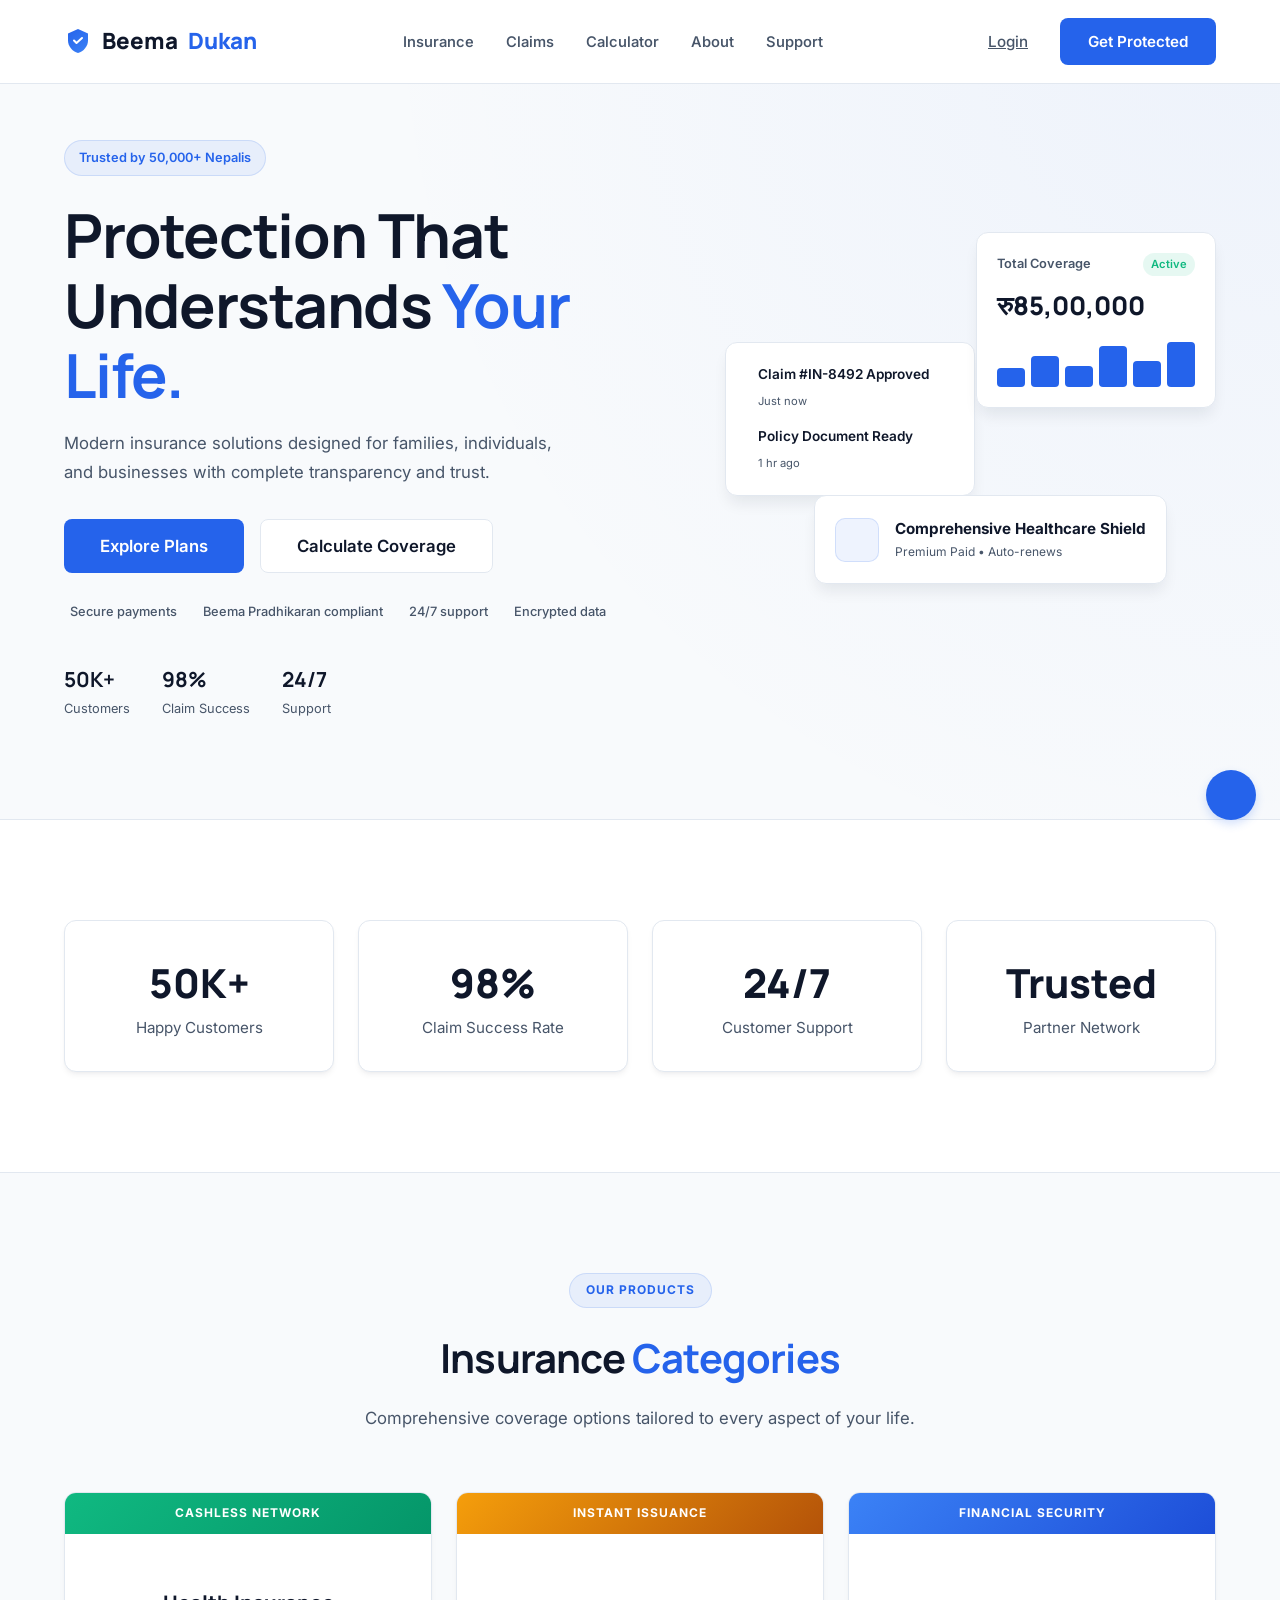
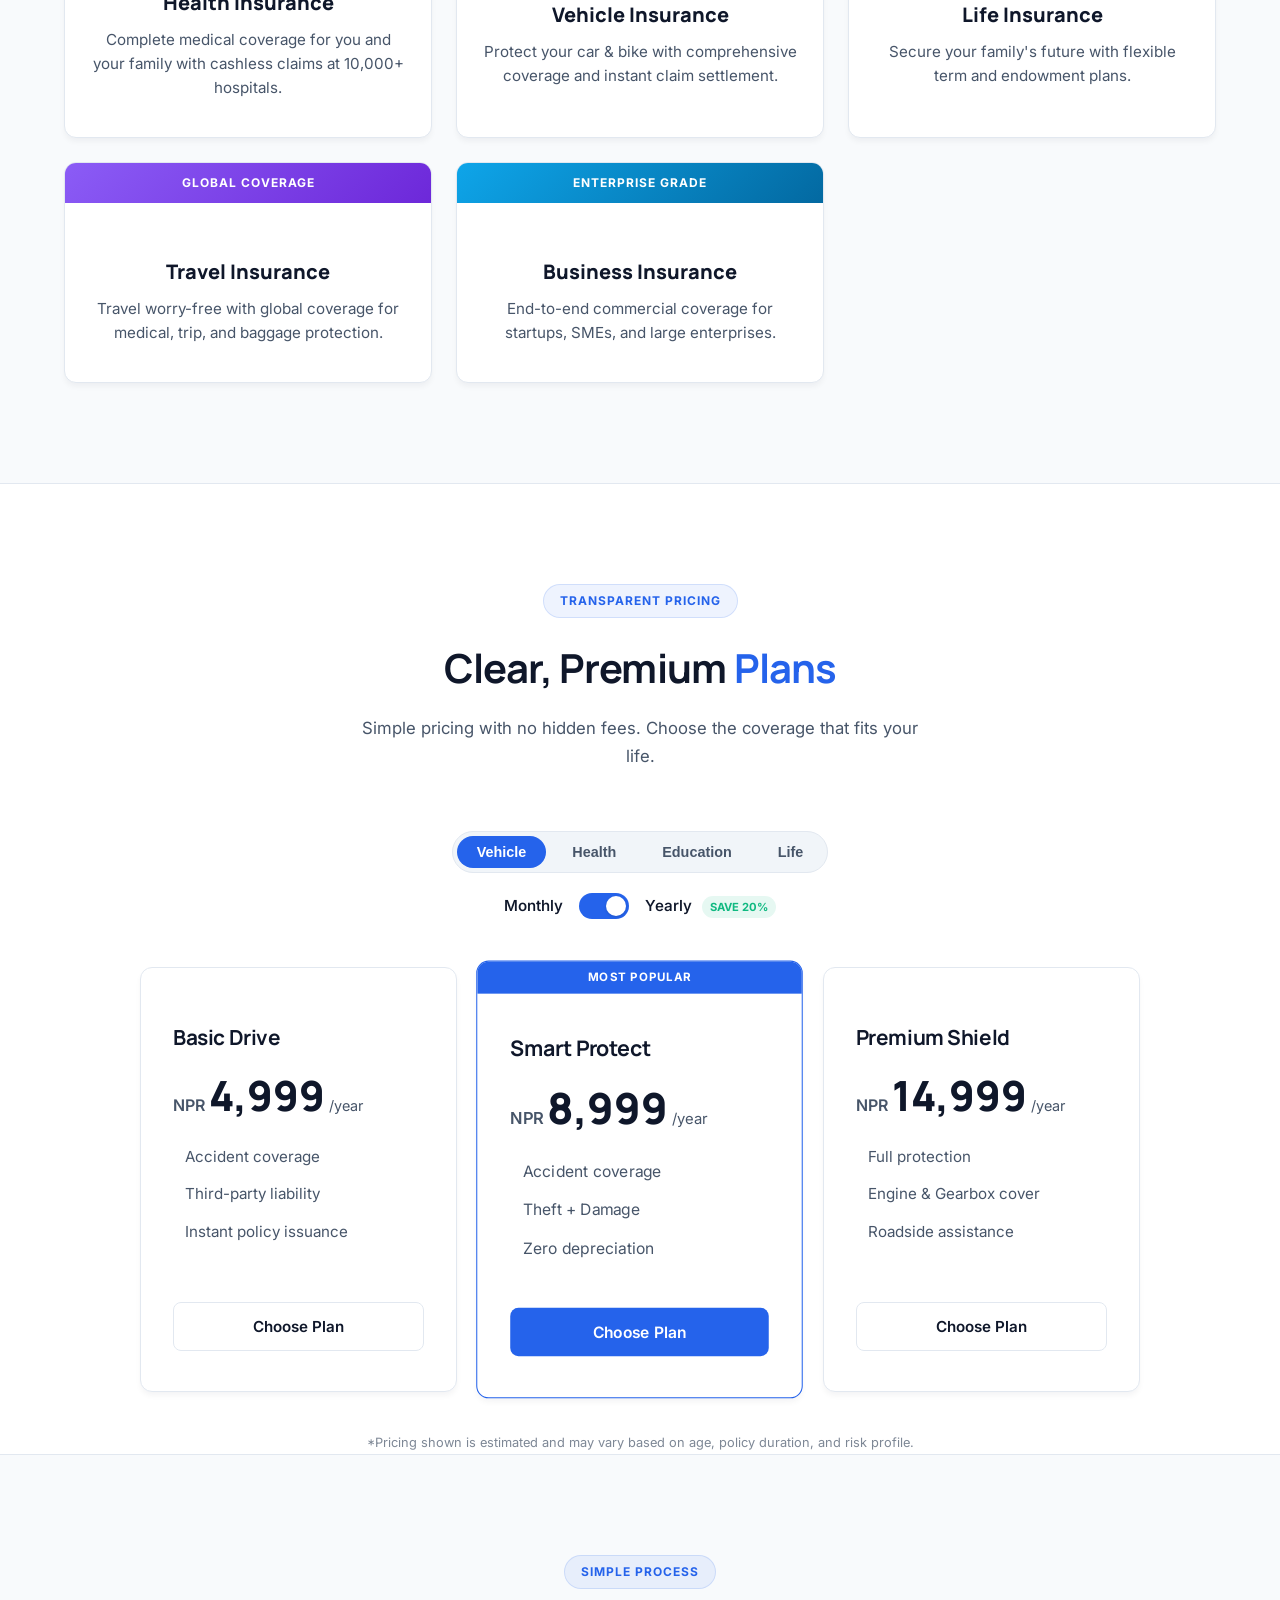
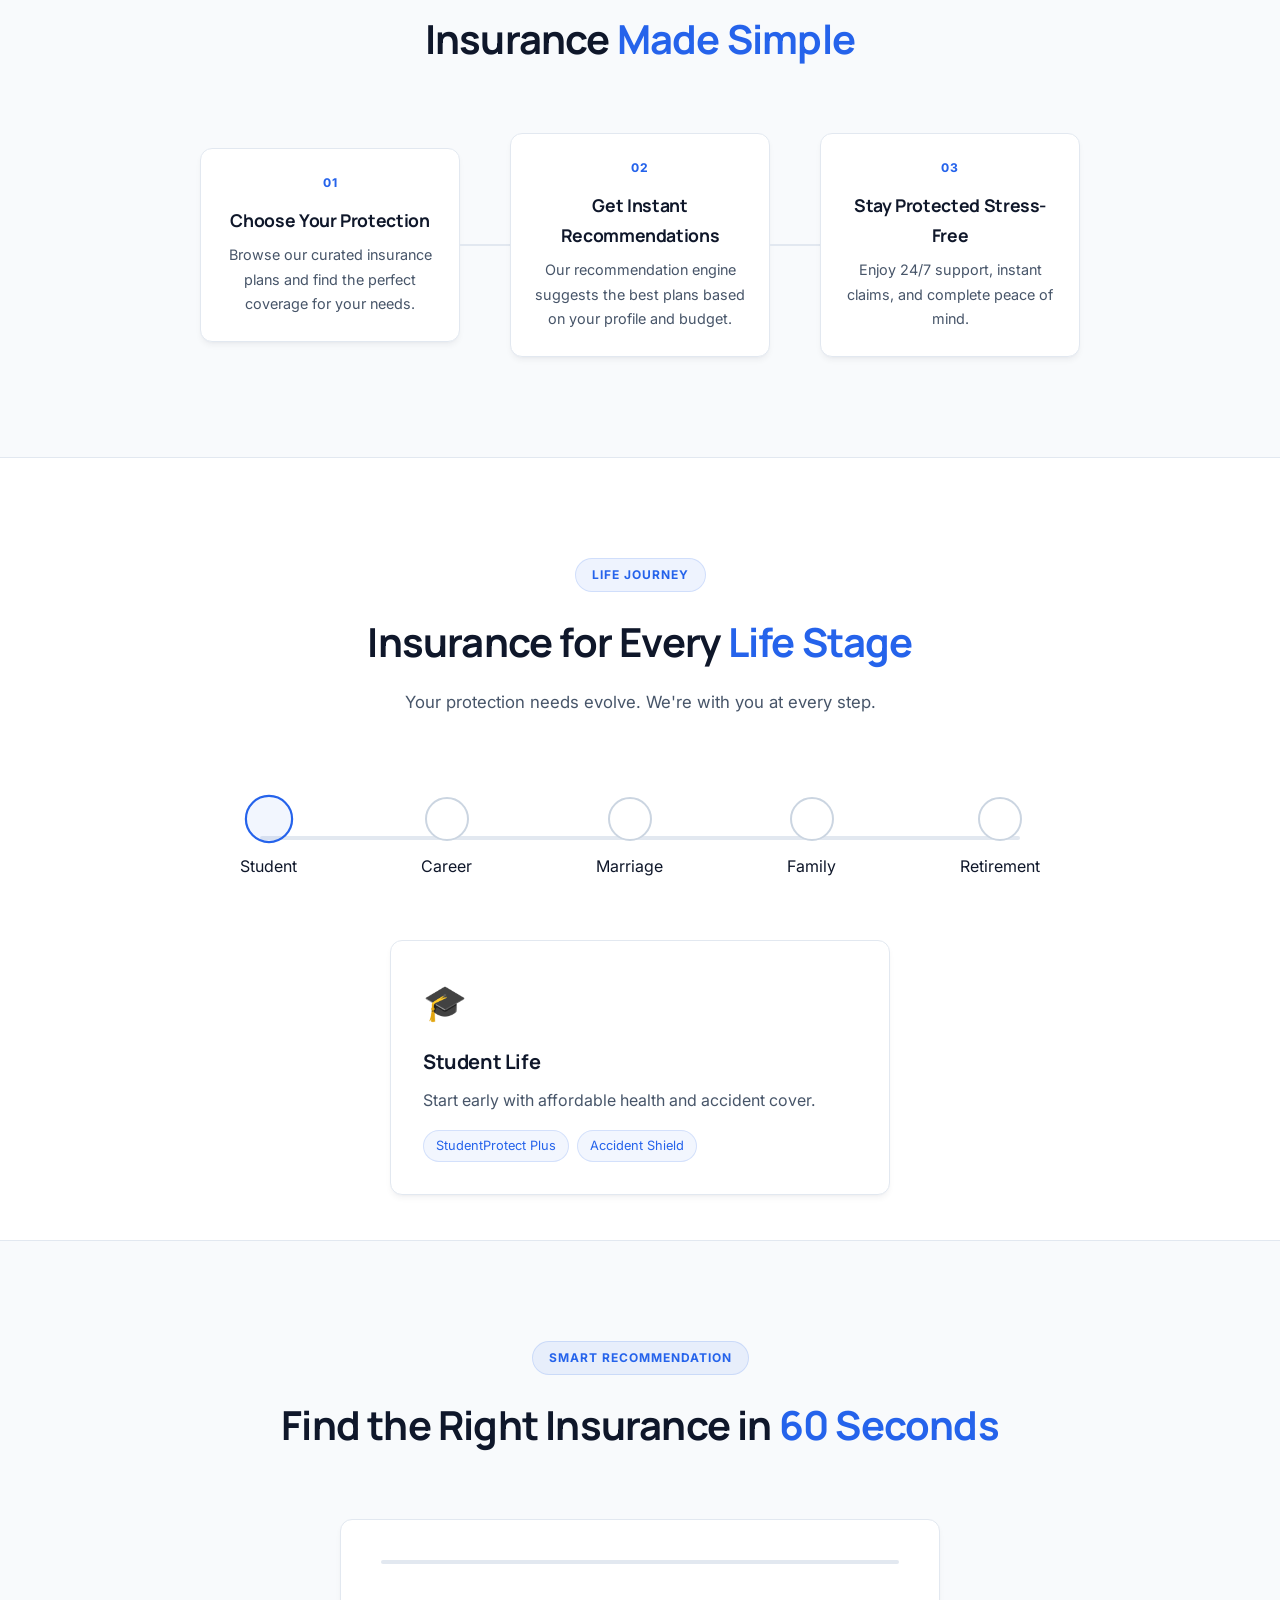
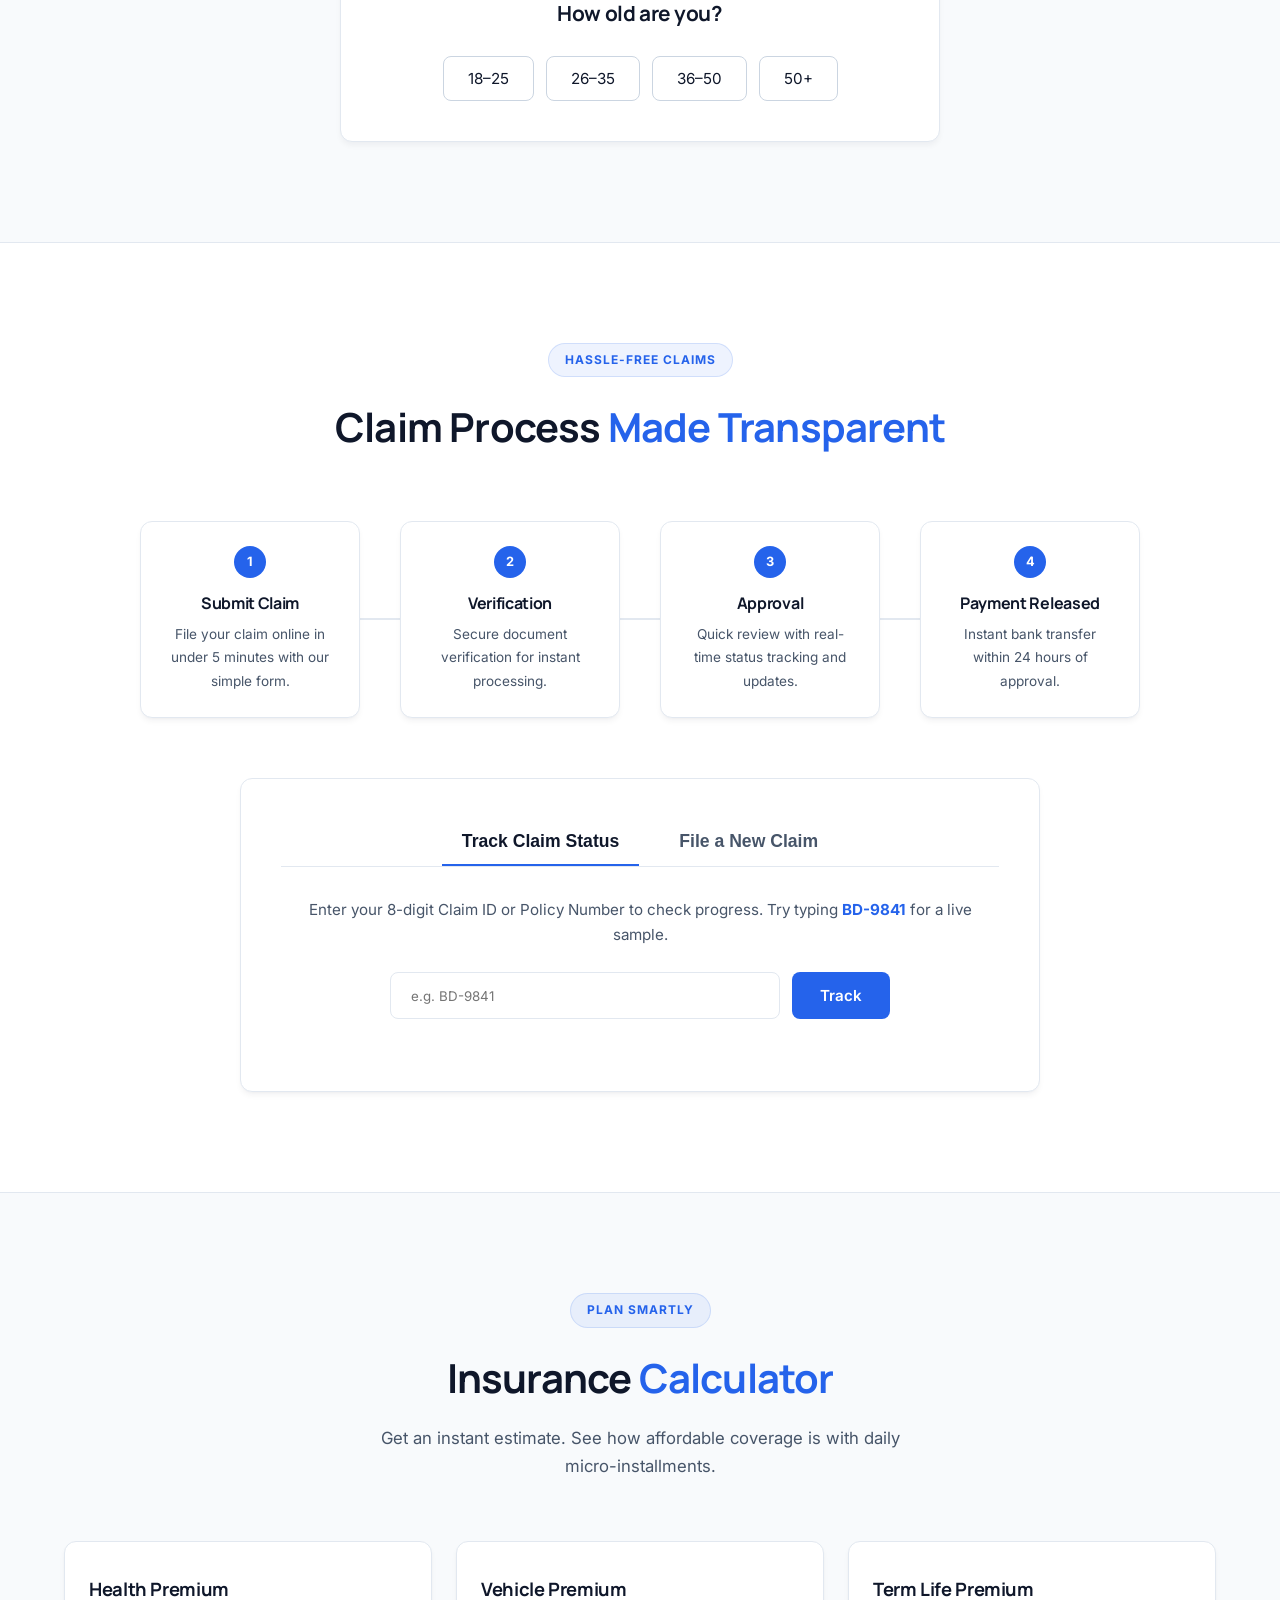
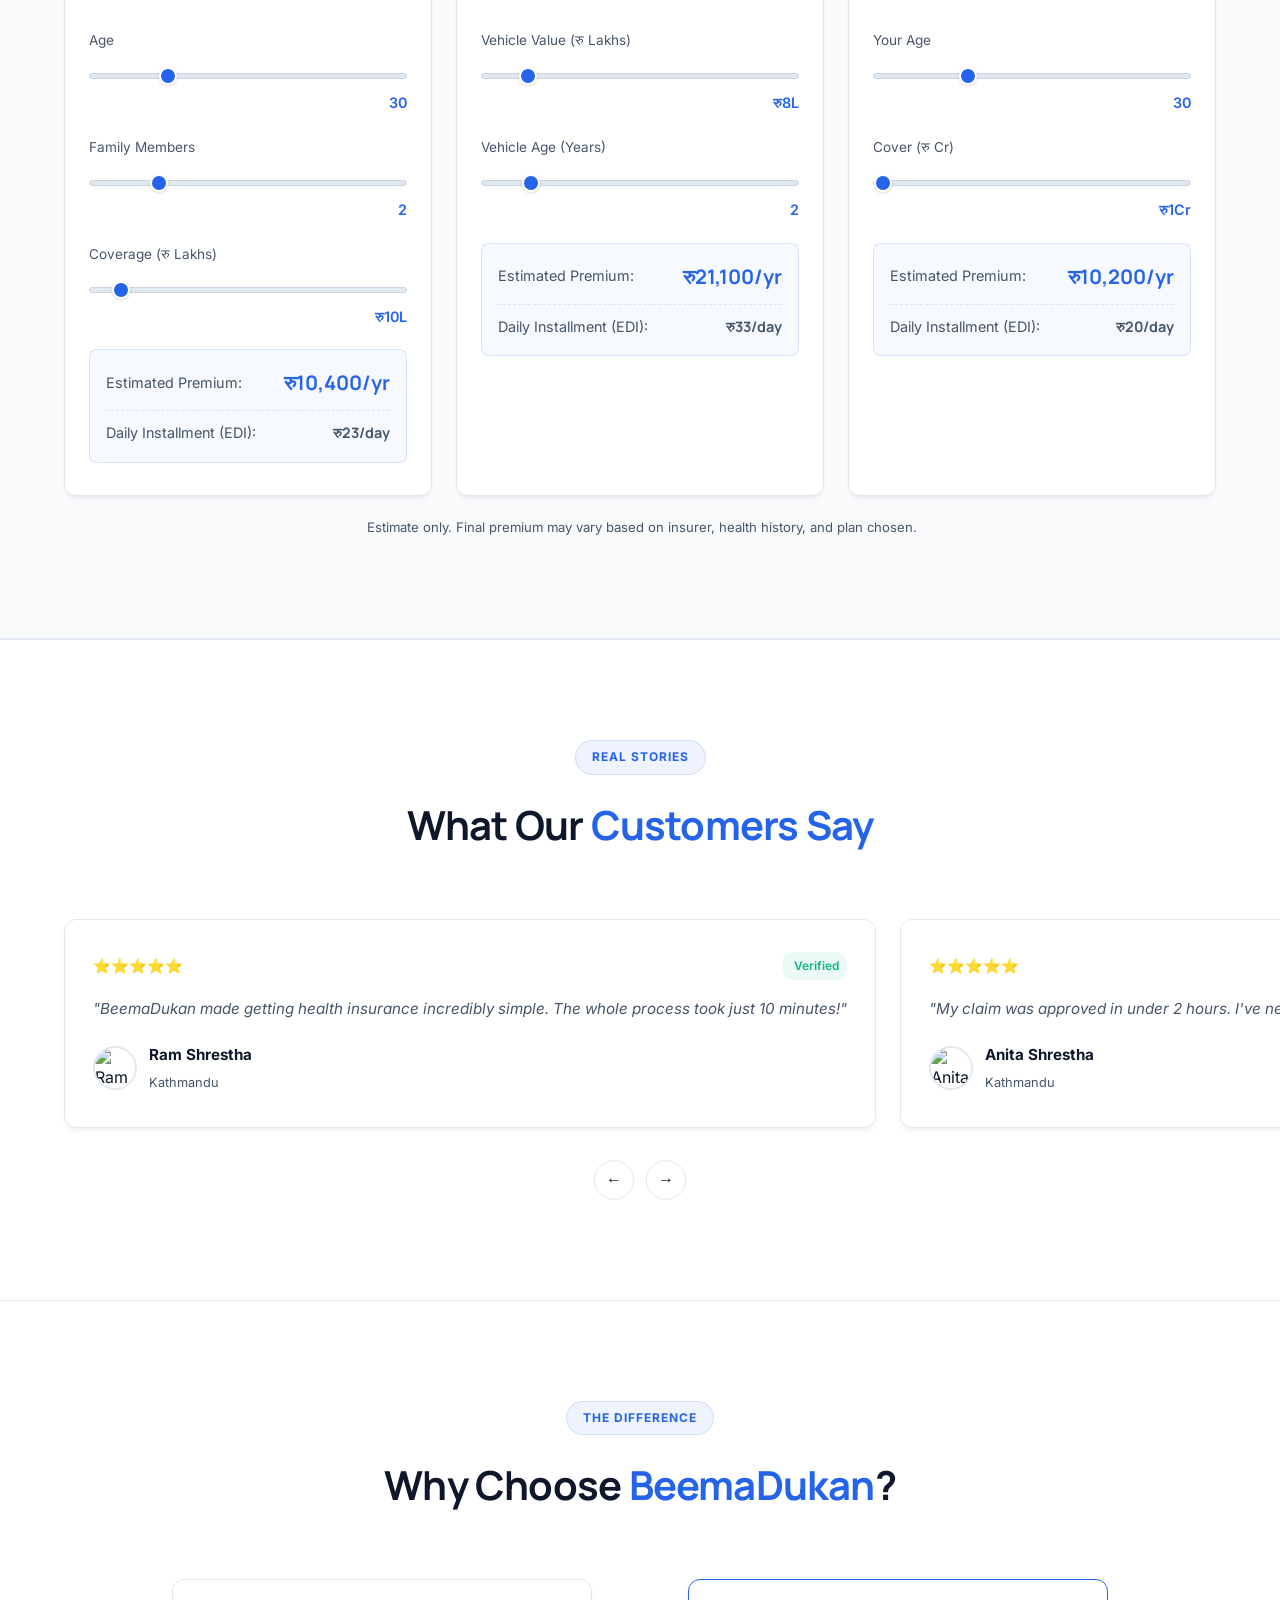
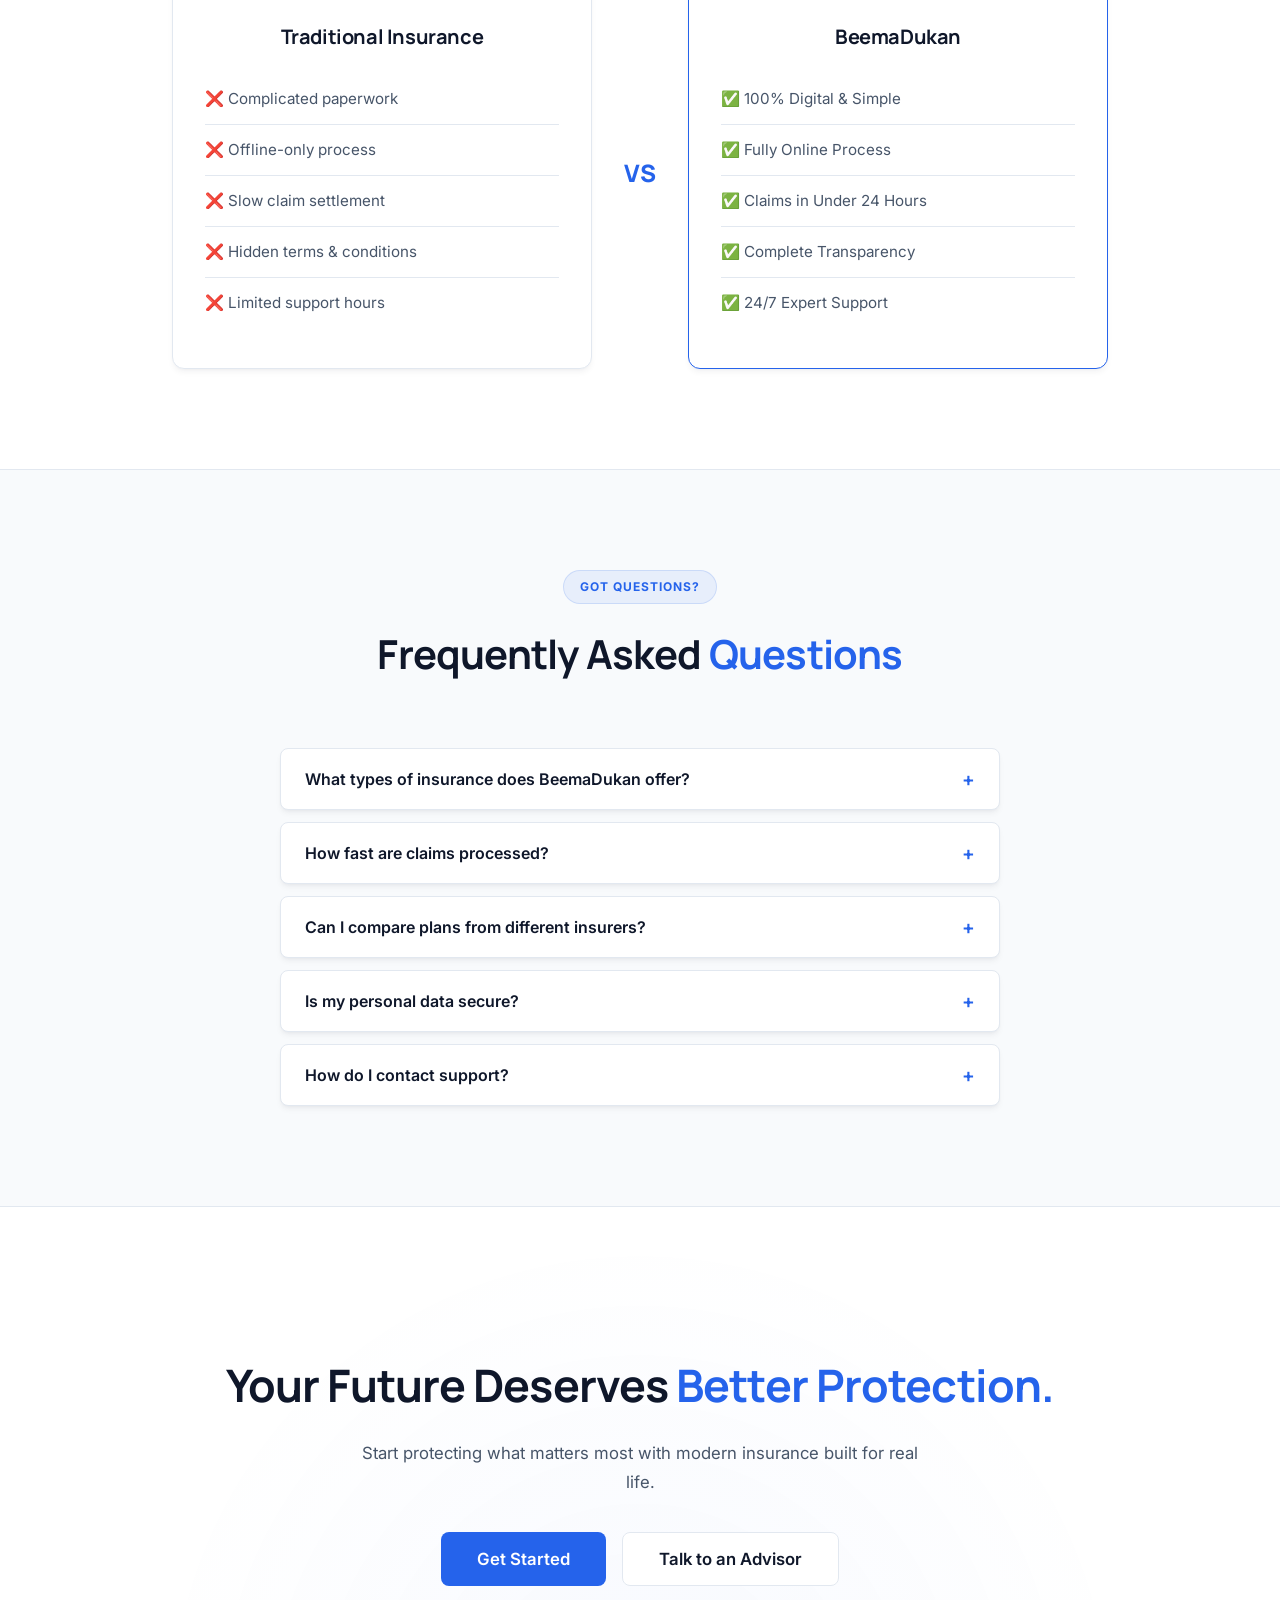
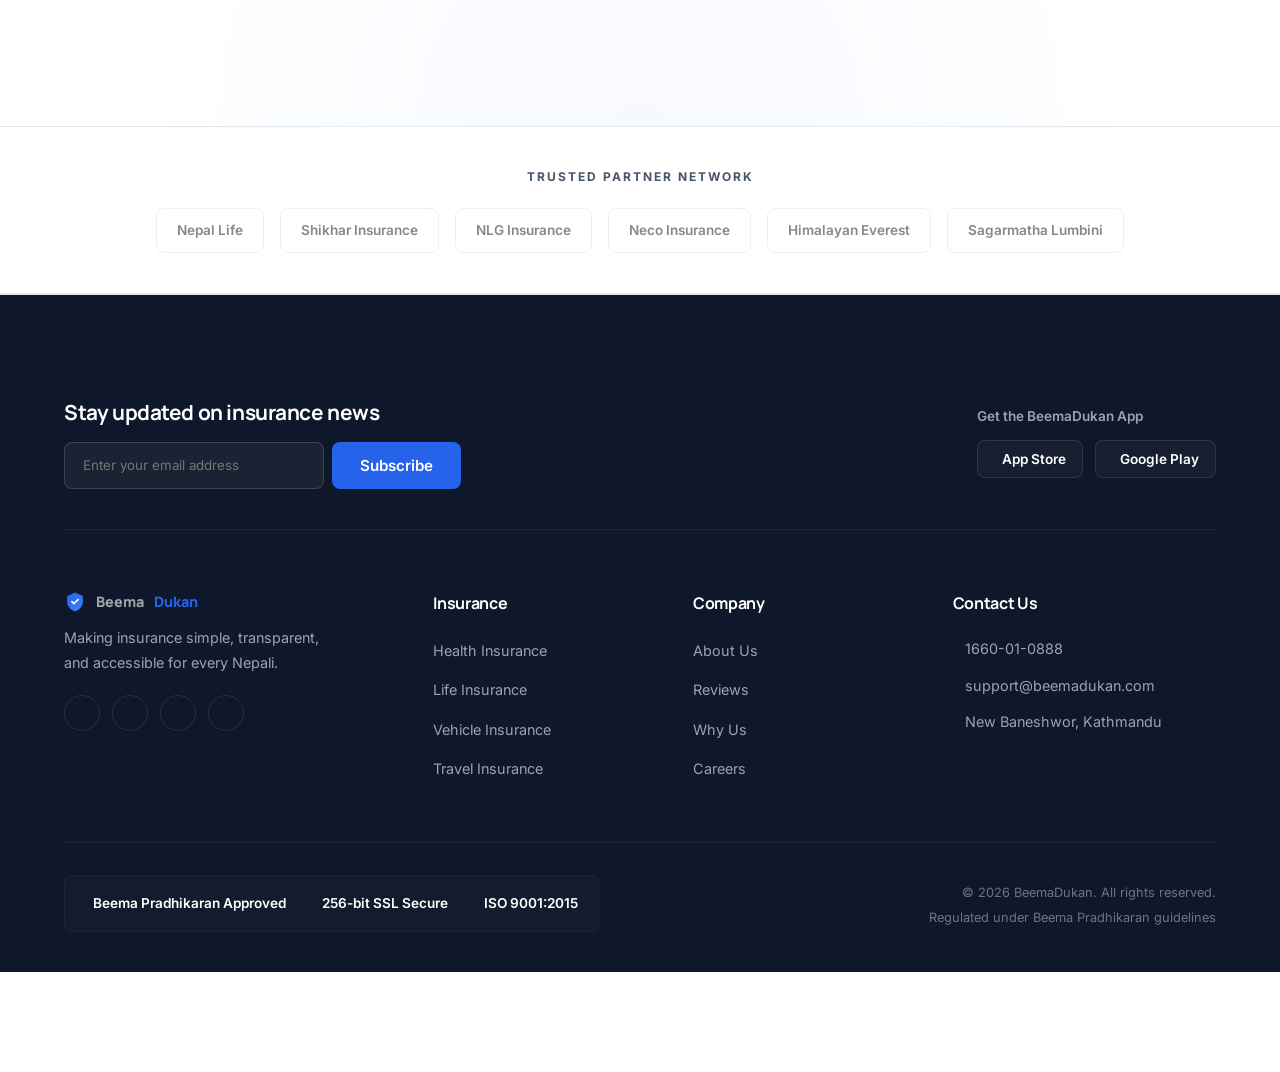
==== commit aab78ba9: "refactor: rename BeemaBot AI assistant to Customer Support Helpdesk and style to match light theme" ====
--- a/index.html
+++ b/index.html
@@ -368,7 +368,7 @@
       <div class="steps-timeline">
         <div class="step glass-card" data-anim="fade-up"><div class="step-num">01</div><div class="step-icon"><i class="ph-fill ph-target"></i></div><h3>Choose Your Protection</h3><p>Browse our curated insurance plans and find the perfect coverage for your needs.</p></div>
         <div class="timeline-line"><div class="timeline-progress"></div></div>
-        <div class="step glass-card" data-anim="fade-up"><div class="step-num">02</div><div class="step-icon"><i class="ph-fill ph-lightning"></i></div><h3>Get Instant Recommendations</h3><p>Our AI-powered engine suggests the best plans based on your profile and budget.</p></div>
+        <div class="step glass-card" data-anim="fade-up"><div class="step-num">02</div><div class="step-icon"><i class="ph-fill ph-lightning"></i></div><h3>Get Instant Recommendations</h3><p>Our recommendation engine suggests the best plans based on your profile and budget.</p></div>
         <div class="timeline-line"><div class="timeline-progress"></div></div>
         <div class="step glass-card" data-anim="fade-up"><div class="step-num">03</div><div class="step-icon"><i class="ph-fill ph-shield-check"></i></div><h3>Stay Protected Stress-Free</h3><p>Enjoy 24/7 support, instant claims, and complete peace of mind.</p></div>
       </div>
@@ -454,7 +454,7 @@
       <div class="claim-steps">
         <div class="claim-step glass-card" data-anim="fade-up"><div class="cs-num">1</div><div class="cs-icon"><i class="ph-fill ph-file-text"></i></div><h3>Submit Claim</h3><p>File your claim online in under 5 minutes with our simple form.</p></div>
         <div class="claim-connector"><div class="connector-line"></div></div>
-        <div class="claim-step glass-card" data-anim="fade-up"><div class="cs-num">2</div><div class="cs-icon"><i class="ph-fill ph-magnifying-glass"></i></div><h3>Verification</h3><p>AI-assisted document verification for instant processing.</p></div>
+        <div class="claim-step glass-card" data-anim="fade-up"><div class="cs-num">2</div><div class="cs-icon"><i class="ph-fill ph-magnifying-glass"></i></div><h3>Verification</h3><p>Secure document verification for instant processing.</p></div>
         <div class="claim-connector"><div class="connector-line"></div></div>
         <div class="claim-step glass-card" data-anim="fade-up"><div class="cs-num">3</div><div class="cs-icon"><i class="ph-fill ph-checks"></i></div><h3>Approval</h3><p>Quick review with real-time status tracking and updates.</p></div>
         <div class="claim-connector"><div class="connector-line"></div></div>
@@ -698,7 +698,7 @@
       <div class="section-header"><span class="section-tag">Got Questions?</span><h2>Frequently Asked <span class="gradient-text">Questions</span></h2></div>
       <div class="faq-list">
         <div class="faq-item glass-card"><button class="faq-q">What types of insurance does BeemaDukan offer?<span class="faq-icon">+</span></button><div class="faq-a"><p>We offer Health, Life, Vehicle, Travel, and Business insurance from 15+ trusted partners. All plans are available 100% online.</p></div></div>
-        <div class="faq-item glass-card"><button class="faq-q">How fast are claims processed?<span class="faq-icon">+</span></button><div class="faq-a"><p>98% of our claims are processed within 24 hours. Our AI-powered verification accelerates document checks for faster approval.</p></div></div>
+        <div class="faq-item glass-card"><button class="faq-q">How fast are claims processed?<span class="faq-icon">+</span></button><div class="faq-a"><p>98% of our claims are processed within 24 hours. Our smart verification process accelerates document checks for faster approval.</p></div></div>
         <div class="faq-item glass-card"><button class="faq-q">Can I compare plans from different insurers?<span class="faq-icon">+</span></button><div class="faq-a"><p>Yes! Our platform lets you compare plans side-by-side from multiple insurers, so you always get the best coverage at the best price.</p></div></div>
         <div class="faq-item glass-card"><button class="faq-q">Is my personal data secure?<span class="faq-icon">+</span></button><div class="faq-a"><p>Absolutely. We use bank-grade 256-bit encryption and are fully Beema Pradhikaran compliant. Your data is never shared without consent.</p></div></div>
         <div class="faq-item glass-card"><button class="faq-q">How do I contact support?<span class="faq-icon">+</span></button><div class="faq-a"><p>Our support team is available 24/7 via live chat, email at support@beemadukan.com, or call us at 1660-01-0888 (toll-free).</p></div></div>
@@ -737,10 +737,10 @@
     <a href="login.html" class="btn-ghost"><i class="ph-fill ph-user"></i> Login</a>
   </div>
 
-  <!-- AI ASSISTANT BUTTON -->
-  <button class="ai-assistant" id="aiAssistant" title="Chat with AI Assistant">
-    <i class="ph-fill ph-robot"></i>
-    <span class="ai-tooltip">Ask AI</span>
+  <!-- SUPPORT CHAT BUTTON -->
+  <button class="support-assistant" id="supportAssistant" title="Chat with Support">
+    <i class="ph-fill ph-chat-circle-dots"></i>
+    <span class="support-tooltip">Live Help</span>
   </button>
 
   <!-- S14: FOOTER -->
--- a/style.css
+++ b/style.css
@@ -2014,8 +2014,8 @@
   border-radius: var(--radius-sm); 
 }
 
-/* AI ASSISTANT BUTTON */
-.ai-assistant { 
+/* SUPPORT ASSISTANT BUTTON */
+.support-assistant, .ai-assistant { 
   position: fixed; 
   bottom: 80px; 
   right: 24px; 
@@ -2034,11 +2034,11 @@
   align-items: center; 
   justify-content: center; 
 }
-.ai-assistant:hover { 
+.support-assistant:hover, .ai-assistant:hover { 
   transform: scale(1.05); 
   box-shadow: 0 6px 15px rgba(37,99,235,0.3); 
 }
-.ai-tooltip { 
+.support-tooltip, .ai-tooltip { 
   position: absolute; 
   right: 60px; 
   white-space: nowrap; 
@@ -2053,7 +2053,7 @@
   font-weight: 500; 
   color: #FFF;
 }
-.ai-assistant:hover .ai-tooltip { 
+.support-assistant:hover .support-tooltip, .ai-assistant:hover .ai-tooltip { 
   opacity: 1; 
 }
 
